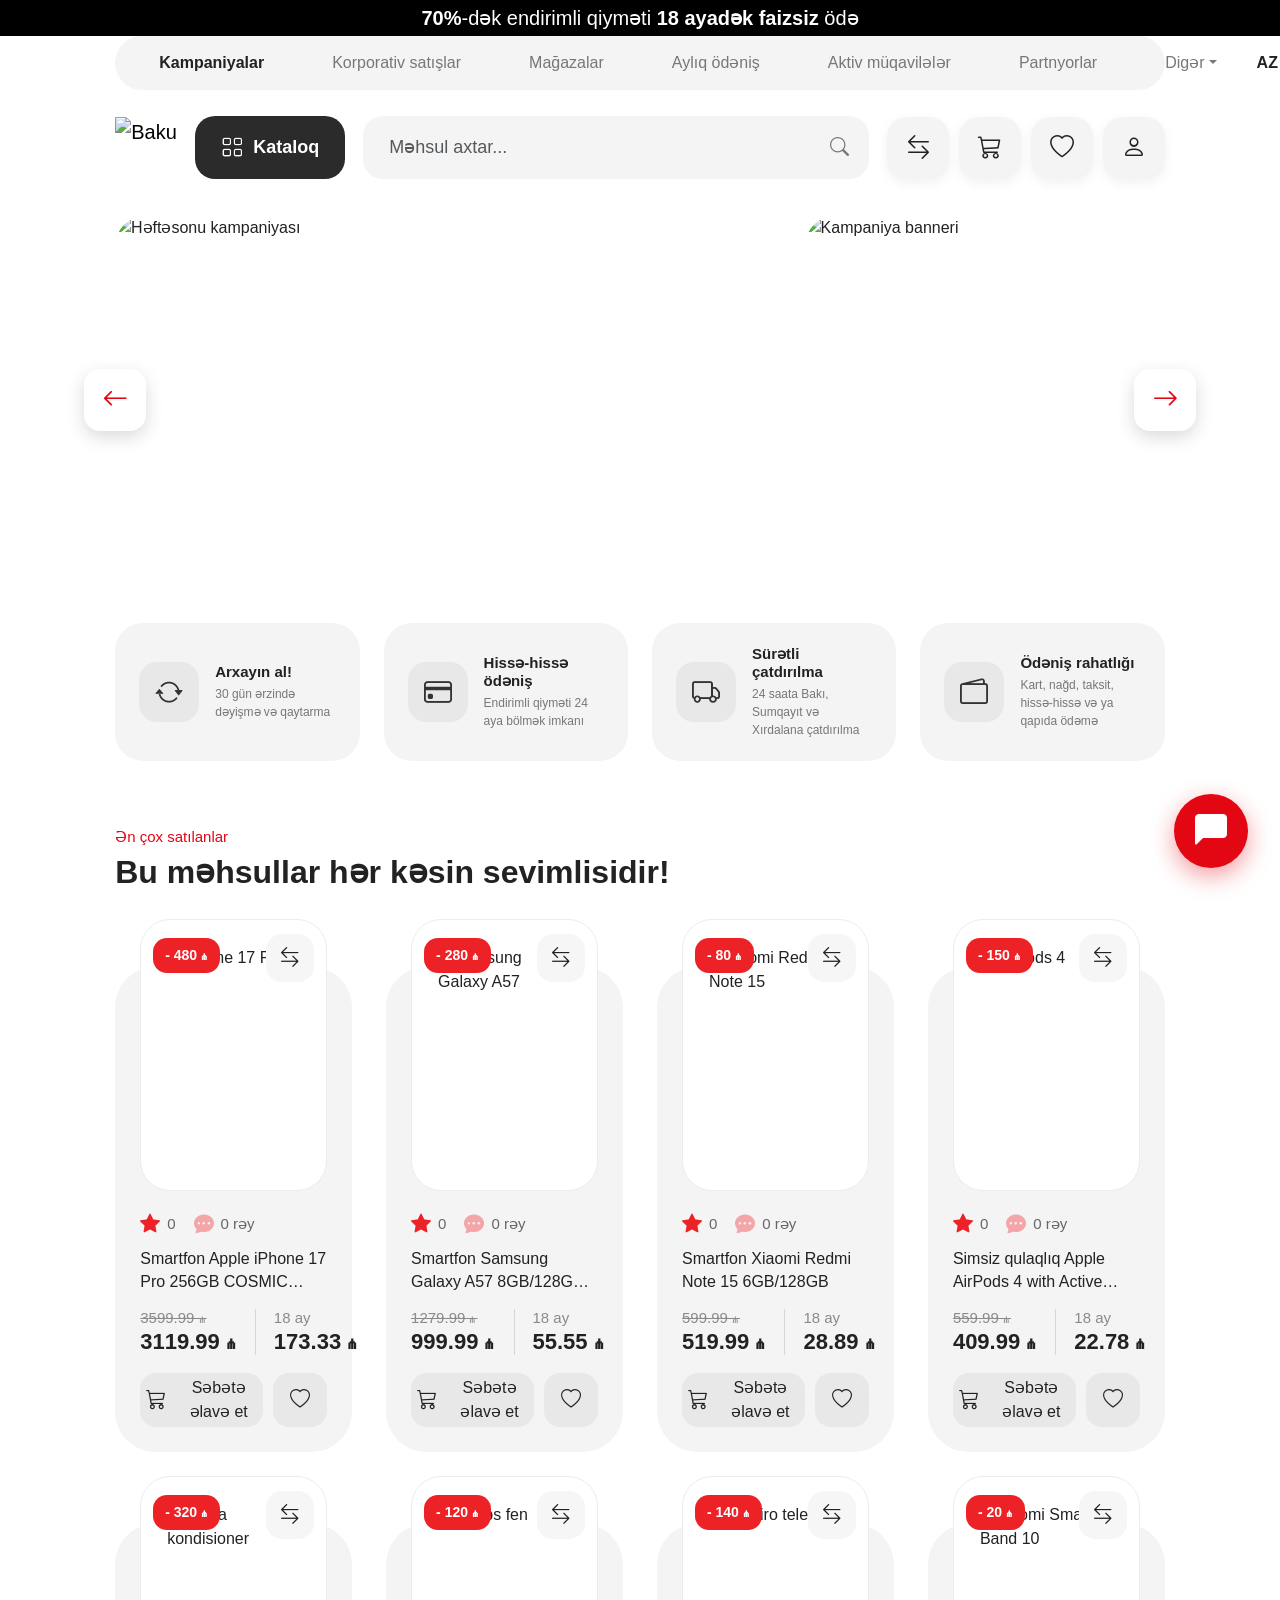
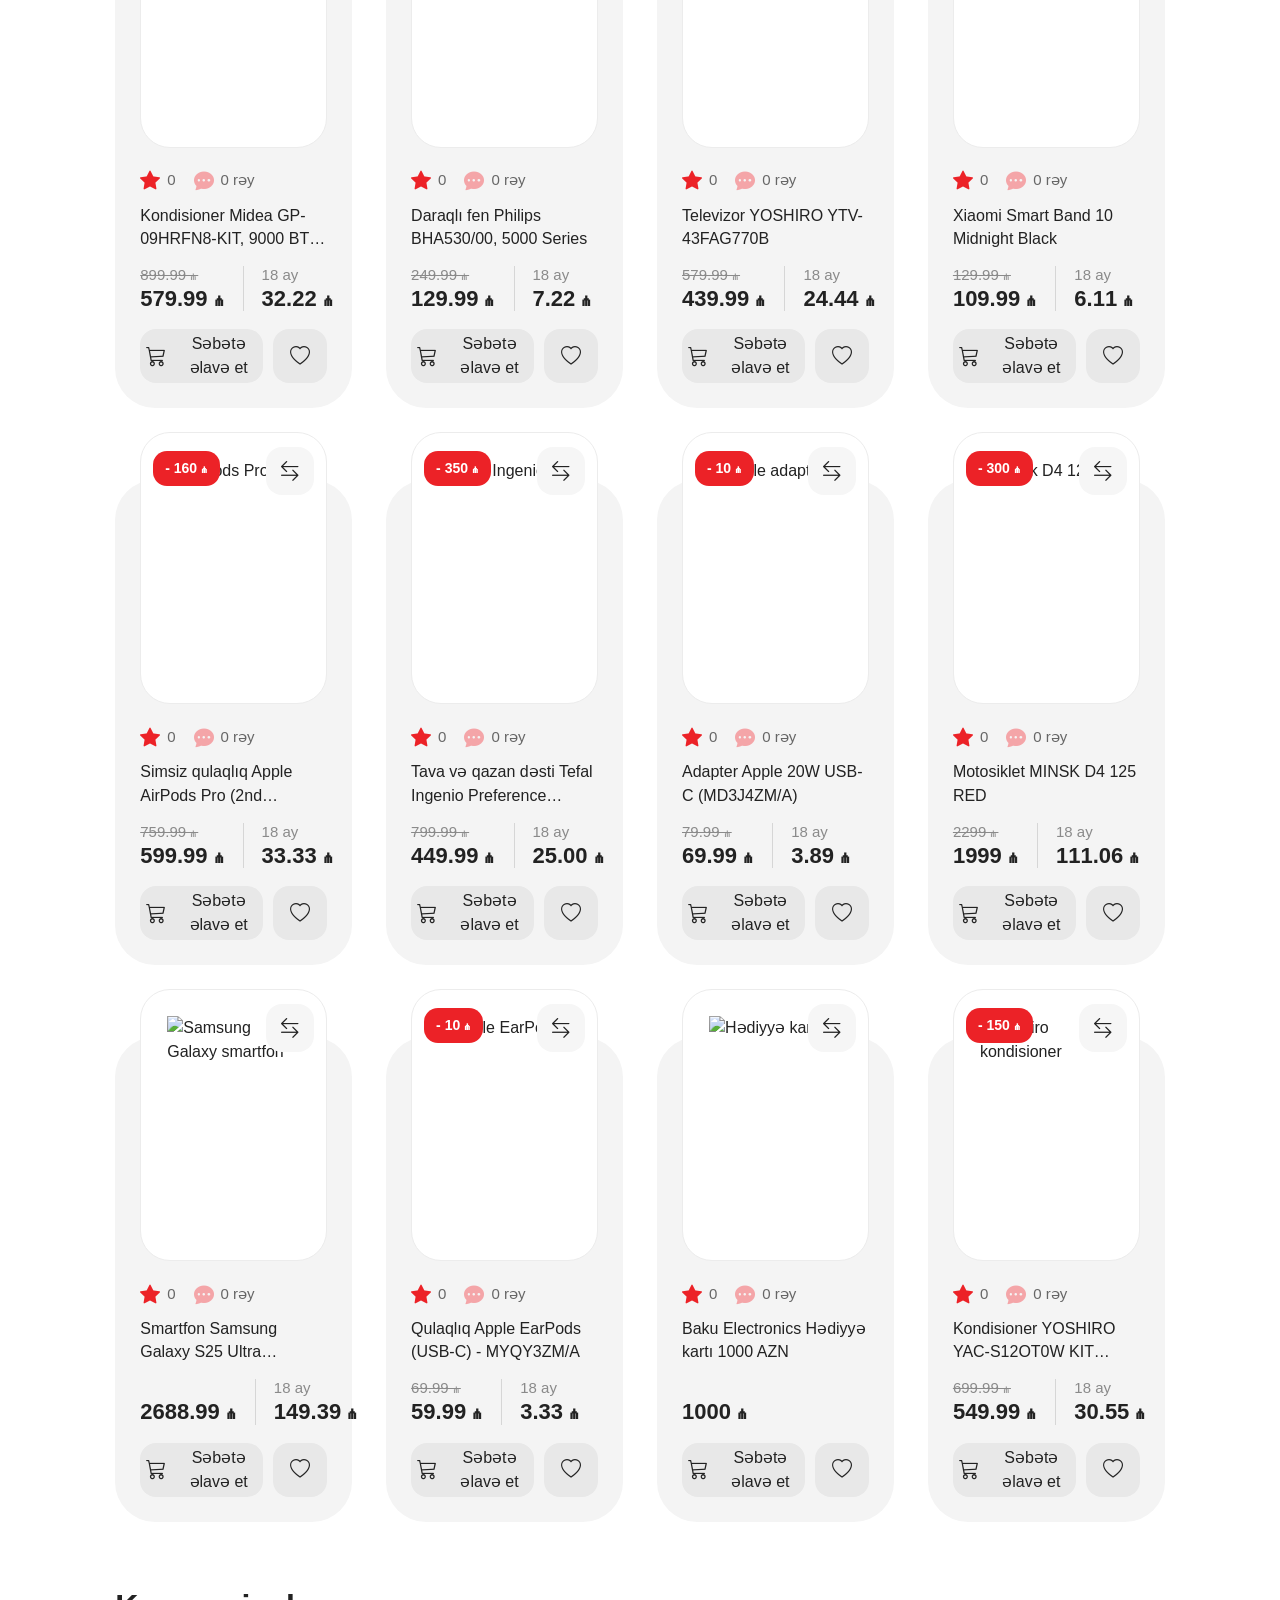
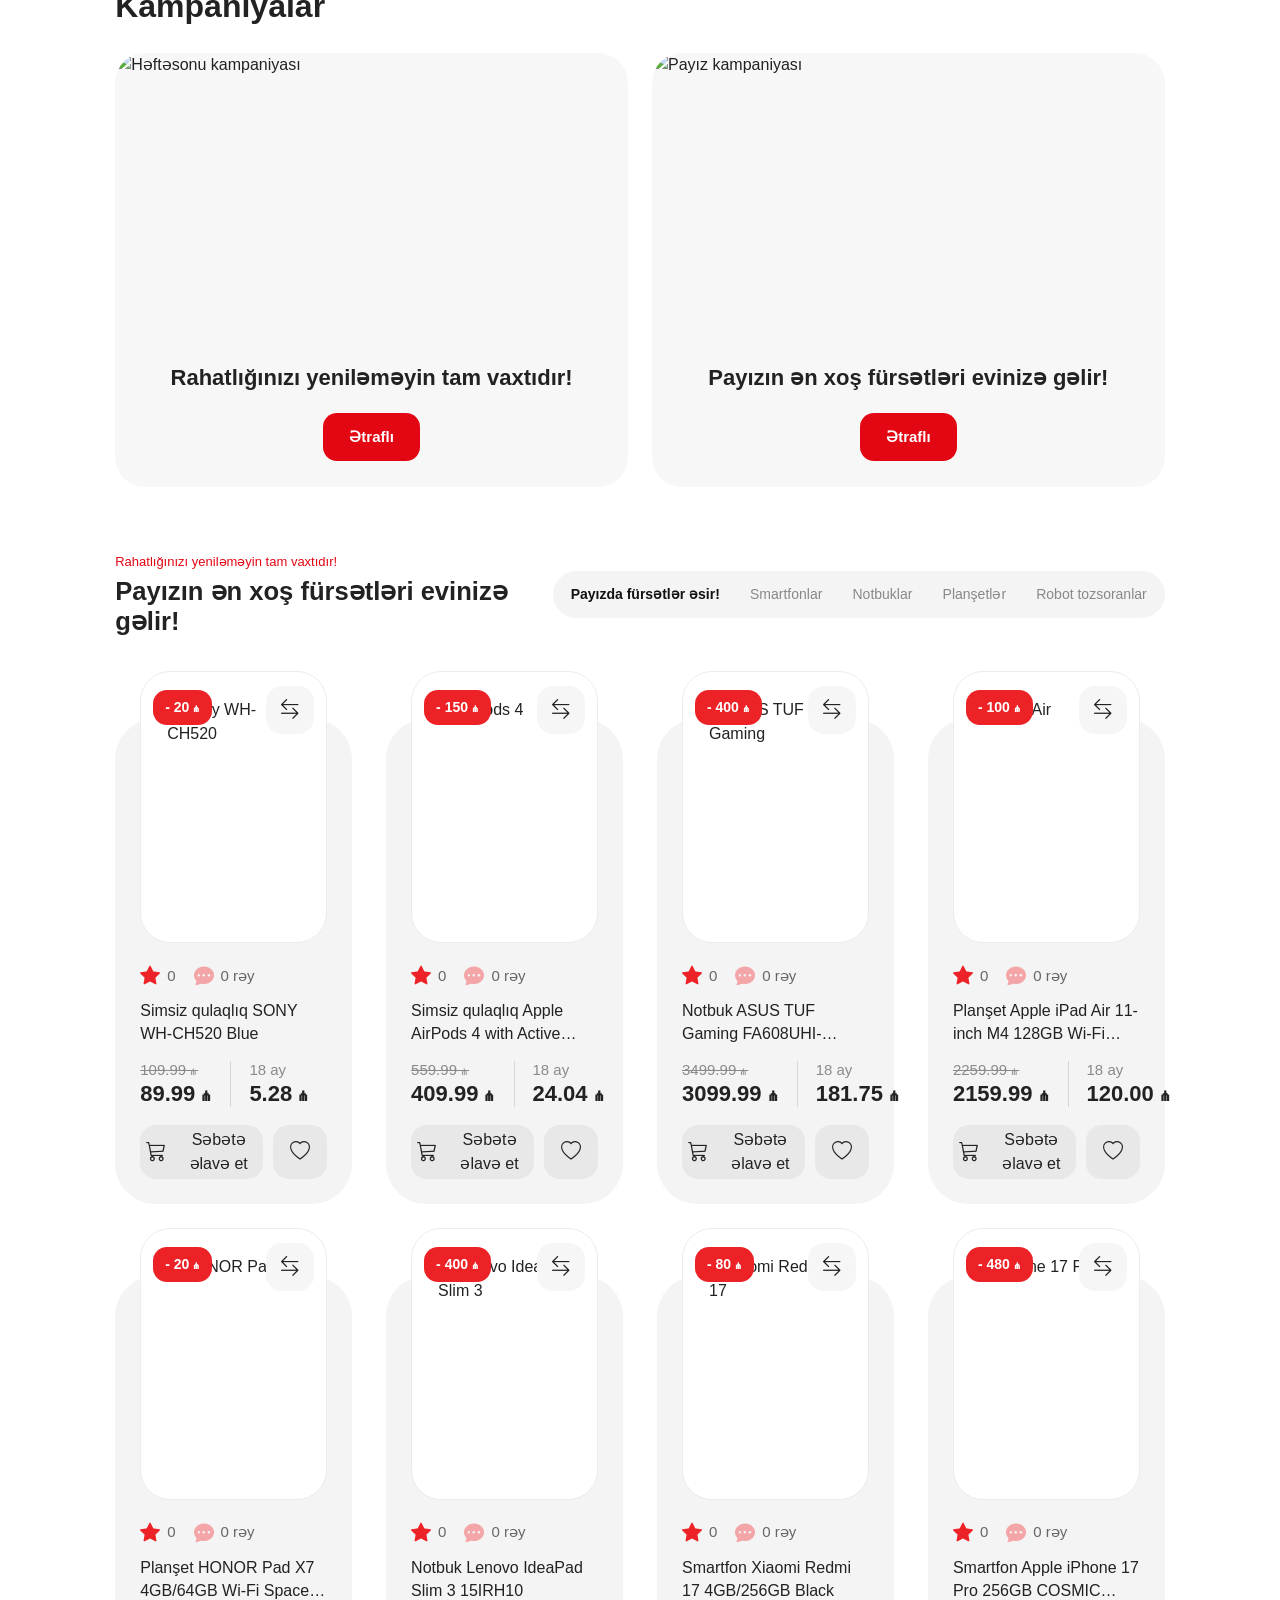
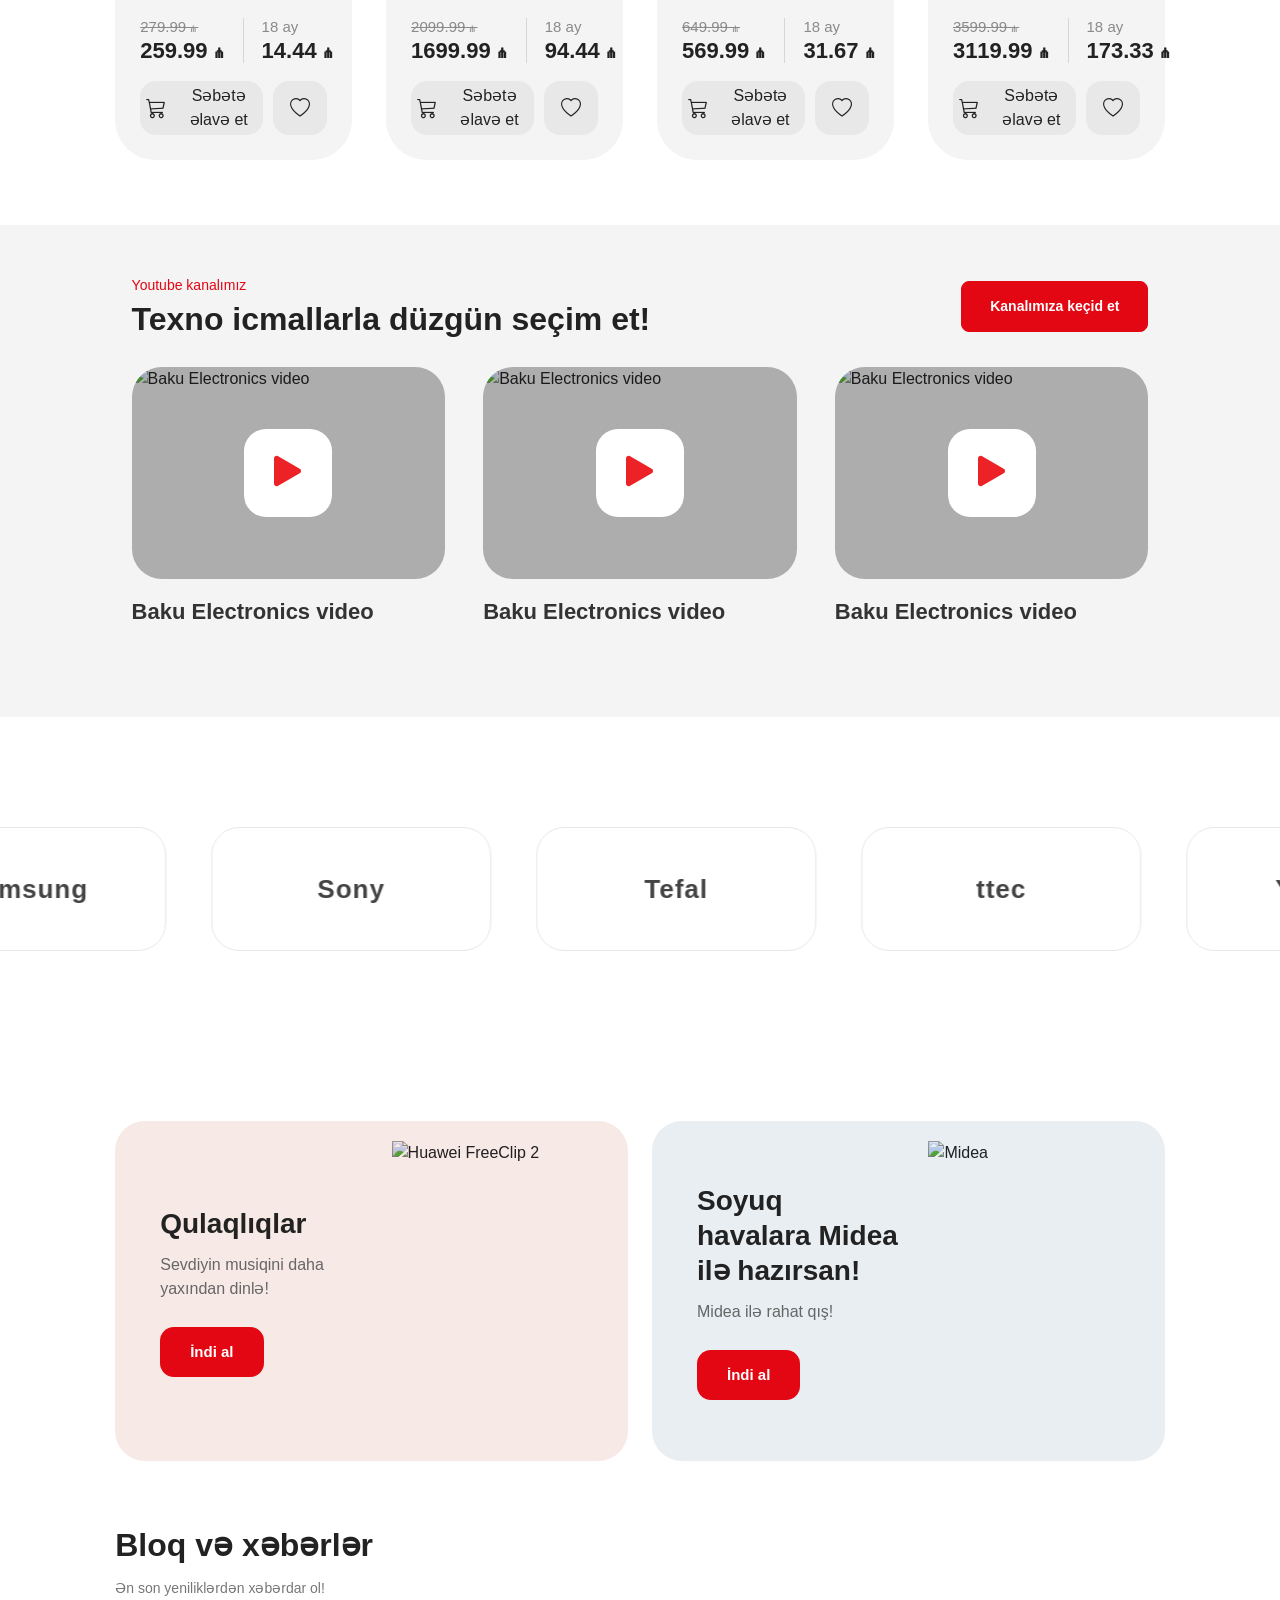
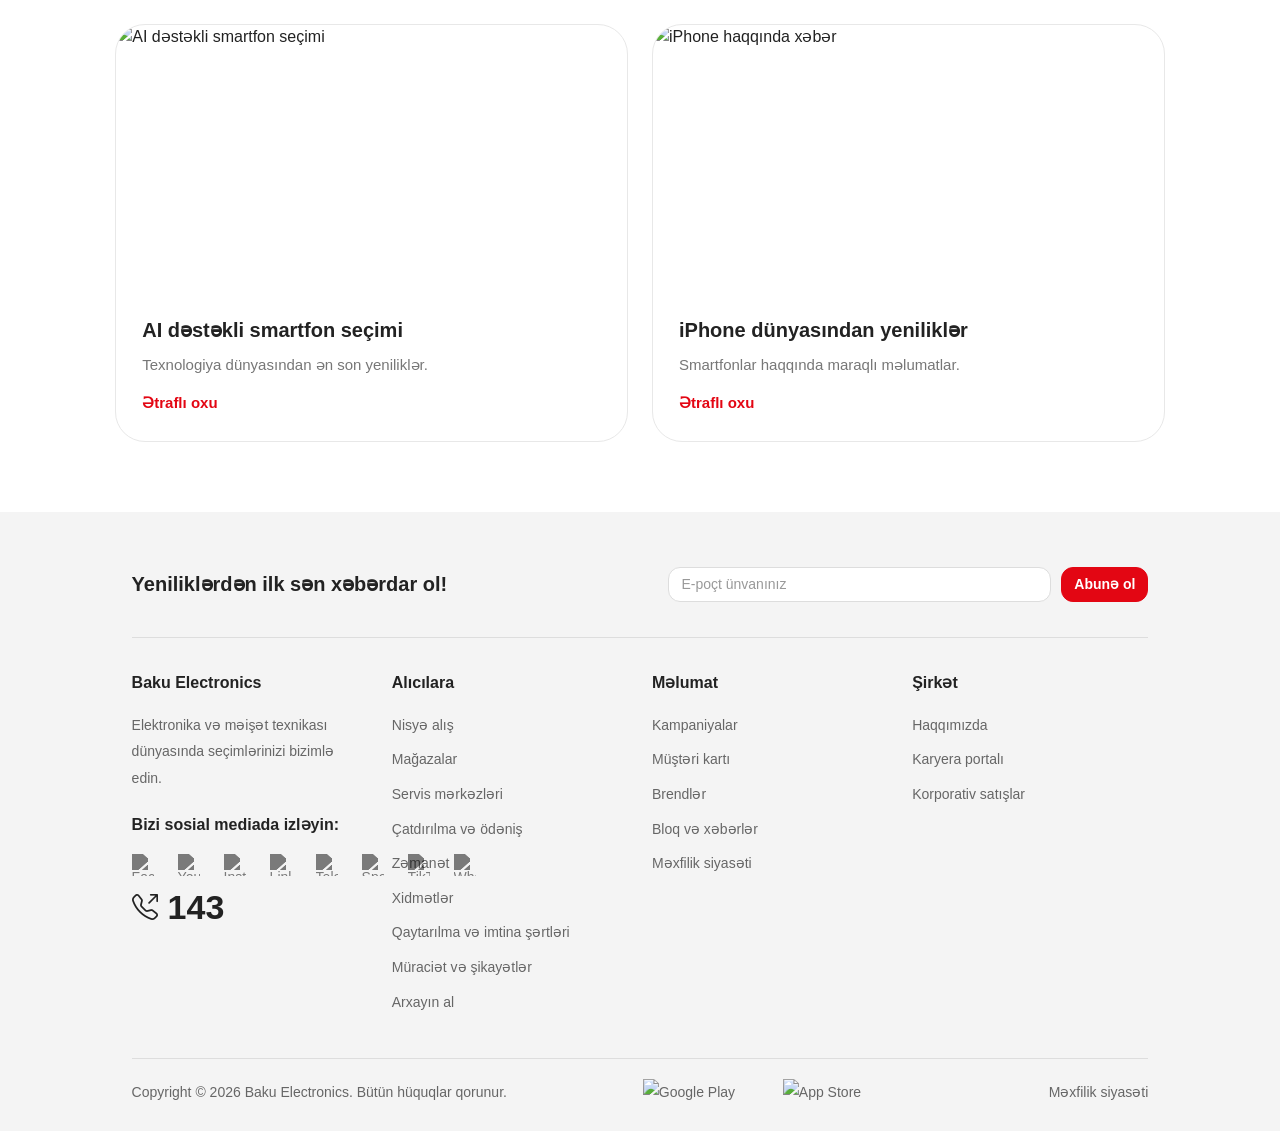
==== HOME-PAGE/index.html @ 71ef0bbe "Folder Struructured" ====
<!DOCTYPE html>
<html lang="az">

<head>
    <meta charset="UTF-8">
    <meta name="viewport" content="width=device-width, initial-scale=1.0">
    <meta name="theme-color" content="#ffffff">

    <title>Baku Electronics | Ana səhifə</title>

    <!-- Bootstrap CSS -->
    <link href="https://cdn.jsdelivr.net/npm/bootstrap@5.3.3/dist/css/bootstrap.min.css" rel="stylesheet">

    <!-- Bootstrap Icons -->
    <link rel="stylesheet" href="https://cdn.jsdelivr.net/npm/bootstrap-icons@1.11.3/font/bootstrap-icons.min.css">

    <!-- Custom CSS -->
    <link rel="stylesheet" href="CSS/style.css">
</head>

<body>

    <!-- ================= TOP BAR ================= -->

    <div class="top-bar">
        <a href="#">
            <strong>70%</strong>-dək endirimli qiyməti <strong>18 ayadək faizsiz</strong> ödə
        </a>
    </div>


    <!-- ================= NAVIGATION ================= -->

    <nav class="main-navigation">
        <div class="container-fluid">
            <div class="nav">

                <div class="nav-links">

                    <a href="#" class="active">Kampaniyalar</a>
                    <a href="#">Korporativ satışlar</a>
                    <a href="#">Mağazalar</a>
                    <a href="#">Aylıq ödəniş</a>
                    <a href="#">Aktiv müqavilələr</a>
                    <a href="#">Partnyorlar</a>

                    <div class="dropdown">
                        <a href="#" class="dropdown-toggle" data-bs-toggle="dropdown" aria-expanded="false">Digər</a>
                        <ul class="dropdown-menu">
                            <li><a class="dropdown-item" href="#">Arxayın al</a></li>
                            <li><a class="dropdown-item" href="#">Müştəri kartı</a></li>
                            <li><a class="dropdown-item" href="#">Zəmanət</a></li>
                        </ul>
                    </div>

                </div>

                <div class="nav-tools">

                    <div class="dropdown">
                        <a href="#" class="dropdown-toggle lang-toggle" data-bs-toggle="dropdown" aria-expanded="false">AZ</a>
                        <ul class="dropdown-menu dropdown-menu-end">
                            <li><a class="dropdown-item" href="#">AZ</a></li>
                            <li><a class="dropdown-item" href="#">RU</a></li>
                        </ul>
                    </div>

                    <button class="theme-toggle" type="button" aria-label="Tema">
                        <span class="theme-knob"></span>
                        <i class="bi bi-brightness-high"></i>
                    </button>

                </div>

            </div>
        </div>
    </nav>


    <!-- ================= HEADER ================= -->

    <header>
        <div class="container-fluid">
            <nav class="navbar navbar-expand-lg">

                <a class="navbar-brand" href="#">
                    <img src="https://media.bakuelectronics.az/media/logo/baku-electronics-logo_QJeQcxF.svg"
                        alt="Baku Electronics">
                </a>

                <button class="navbar-toggler" type="button" data-bs-toggle="collapse"
                    data-bs-target="#headerMenu">
                    <span class="navbar-toggler-icon"></span>
                </button>

                <div class="collapse navbar-collapse" id="headerMenu">

                    <div class="header-actions d-flex flex-column flex-lg-row align-items-lg-center">

                        <!-- Kataloq düyməsi -->
                        <button class="btn btn-dark btn-catalog" id="catalogBtn" type="button" aria-expanded="false" aria-controls="catalogPanel">
                            <i class="bi bi-grid"></i>
                            <span>Kataloq</span>
                        </button>

                        <form class="header-search">
                            <input class="form-control" type="search" placeholder="Məhsul axtar...">
                            <button type="submit" aria-label="Axtar">
                                <i class="bi bi-search"></i>
                            </button>
                        </form>

                        <div class="header-icons">

                            <a href="#" class="icon-btn" title="Müqayisə">
                                <i class="bi bi-arrow-left-right"></i>
                            </a>

                            <!-- Səbət açılan paneli -->
                            <div class="dropdown">
                                <a href="#" class="icon-btn" title="Səbət" data-bs-toggle="dropdown" aria-expanded="false">
                                    <i class="bi bi-cart3"></i>
                                </a>
                                <div class="dropdown-menu dropdown-menu-end cart-dropdown">
                                    <h6>Səbətim</h6>
                                    <p>Sizin hal-hazırda səbətdə məhsulunuz yoxdur.</p>
                                </div>
                            </div>

                            <a href="#" class="icon-btn" title="Seçilmişlər">
                                <i class="bi bi-heart"></i>
                            </a>

                            <a href="#" class="icon-btn" title="Giriş">
                                <i class="bi bi-person"></i>
                            </a>

                        </div>

                    </div>
                </div>

            </nav>

            <!-- Kataloq mega-menyusu -->
            <div class="catalog-panel" id="catalogPanel">
                <div class="catalog-cats">
<button type="button" class="catalog-cat active" data-cat="0"><i class="bi bi-phone"></i><span>Smartfonlar və planşetlər</span></button>
<button type="button" class="catalog-cat" data-cat="1"><i class="bi bi-laptop"></i><span>Notbuklar və kompüter texnikası</span></button>
<button type="button" class="catalog-cat" data-cat="2"><i class="bi bi-controller"></i><span>Oyun konsolları və aksessuarlar</span></button>
<button type="button" class="catalog-cat" data-cat="3"><i class="bi bi-tv"></i><span>TV, audio və video</span></button>
<button type="button" class="catalog-cat" data-cat="4"><i class="bi bi-boxes"></i><span>Böyük məişət texnikası</span></button>
<button type="button" class="catalog-cat" data-cat="5"><i class="bi bi-cup-hot"></i><span>Kiçik məişət texnikası</span></button>
<button type="button" class="catalog-cat" data-cat="6"><i class="bi bi-thermometer-snow"></i><span>İqlim texnikası</span></button>
<button type="button" class="catalog-cat" data-cat="7"><i class="bi bi-scissors"></i><span>Gözəllik və baxım</span></button>
<button type="button" class="catalog-cat" data-cat="8"><i class="bi bi-car-front"></i><span>Avto və moto</span></button>
<button type="button" class="catalog-cat" data-cat="9"><i class="bi bi-heart-pulse"></i><span>Tibbi məhsullar</span></button>
<button type="button" class="catalog-cat" data-cat="10"><i class="bi bi-house-heart"></i><span>Ev və bağ</span></button>
<button type="button" class="catalog-cat" data-cat="11"><i class="bi bi-lamp"></i><span>Mebel, tekstil və dekor</span></button>
<button type="button" class="catalog-cat" data-cat="12"><i class="bi bi-cup-straw"></i><span>Qab-qacaq, tava-qazan</span></button>
<button type="button" class="catalog-cat" data-cat="13"><i class="bi bi-balloon"></i><span>Uşaq aləmi</span></button>
                </div>
                <div class="catalog-subs">
<div class="catalog-sub active" data-cat="0"><div class="catalog-col"><div class="catalog-group"><h6><a href="#">Smartfonlar</a></h6><ul><li><a href="#">Apple</a></li><li><a href="#">Samsung</a></li><li><a href="#">Xiaomi</a></li><li><a href="#">Huawei</a></li><li><a href="#">Motorola</a></li><li><a href="#">HONOR</a></li><li><a href="#">Poco</a></li><li><a href="#">Infinix</a></li><li><a href="#">Tecno</a></li><li><a href="#">Vivo</a></li><li><a href="#">Nokia</a></li><li><a href="#">Bütün brendlər</a></li></ul></div><div class="catalog-group"><h6><a href="#">Qulaqlıqlar</a></h6><ul><li><a href="#">Simsiz qulaqlıqlar</a></li><li><a href="#">Simli qulaqlıqlar</a></li><li><a href="#">Uşaqlar üçün qulaqlıqlar</a></li><li><a href="#">Oyun üçün qulaqlıqlar</a></li><li><a href="#">Bütün qulaqlıqlar</a></li></ul></div><div class="catalog-group"><h6><a href="#">Ev və ofis telefonları</a></h6></div></div><div class="catalog-col"><div class="catalog-group"><h6><a href="#">Planşetlər</a></h6><ul><li><a href="#">Apple</a></li><li><a href="#">Samsung</a></li><li><a href="#">Xiaomi</a></li><li><a href="#">Lenovo</a></li><li><a href="#">Huawei</a></li><li><a href="#">Poco</a></li><li><a href="#">Bütün brendlər</a></li></ul></div><div class="catalog-group"><h6><a href="#">Düyməli telefonlar</a></h6><ul><li><a href="#">Energizer</a></li><li><a href="#">Nokia</a></li><li><a href="#">Panasonic</a></li><li><a href="#">Bütün brendlər</a></li></ul></div><div class="catalog-group"><h6><a href="#">Qol saatları</a></h6><ul><li><a href="#">Kişi saatları</a></li><li><a href="#">Qadın saatları</a></li><li><a href="#">Uşaq saatları</a></li><li><a href="#">Bütün saatlar</a></li></ul></div></div><div class="catalog-col"><div class="catalog-group"><h6><a href="#">Smart saatlar</a></h6><ul><li><a href="#">Apple</a></li><li><a href="#">Borofone</a></li><li><a href="#">Garmin</a></li><li><a href="#">Huawei</a></li><li><a href="#">Samsung</a></li><li><a href="#">Ttec</a></li><li><a href="#">Wonlex</a></li><li><a href="#">Xiaomi</a></li><li><a href="#">Smart saatlar üçün aksesuarlar</a></li><li><a href="#">Bütün brendlər</a></li></ul></div><div class="catalog-group"><h6><a href="#">Elektron kitablar</a></h6><ul><li><a href="#">PocketBook</a></li></ul></div><div class="catalog-group"><h6><a href="#">Aksesuarlar</a></h6><ul><li><a href="#">Telefon üçün keyslər</a></li><li><a href="#">Ekran qoruyucuları və plyonkalar</a></li><li><a href="#">Adapterlər</a></li><li><a href="#">USB-C və digər kabellər</a></li><li><a href="#">Simsiz enerji toplama cihazları</a></li><li><a href="#">Power Bank</a></li></ul></div></div></div>
<div class="catalog-sub" data-cat="1"><div class="catalog-col"><div class="catalog-group"><h6><a href="#">Notbuklar</a></h6><ul><li><a href="#">Apple</a></li><li><a href="#">ASUS</a></li><li><a href="#">Lenovo</a></li><li><a href="#">HP</a></li><li><a href="#">Acer</a></li><li><a href="#">MSI</a></li><li><a href="#">Bütün brendlər</a></li></ul></div><div class="catalog-group"><h6><a href="#">Printerlər və skanerlər</a></h6><ul><li><a href="#">Lazer printerlər</a></li><li><a href="#">Mürəkkəbli printerlər</a></li><li><a href="#">Skanerlər</a></li></ul></div></div><div class="catalog-col"><div class="catalog-group"><h6><a href="#">Kompüterlər</a></h6><ul><li><a href="#">Monobloklar</a></li><li><a href="#">Stolüstü kompüterlər</a></li><li><a href="#">Mini PC</a></li></ul></div><div class="catalog-group"><h6><a href="#">Kompüter aksesuarları</a></h6><ul><li><a href="#">Siçanlar</a></li><li><a href="#">Klaviaturalar</a></li><li><a href="#">Veb kameralar</a></li><li><a href="#">Çantalar</a></li></ul></div></div><div class="catalog-col"><div class="catalog-group"><h6><a href="#">Monitorlar</a></h6><ul><li><a href="#">Oyun monitorları</a></li><li><a href="#">Ofis monitorları</a></li><li><a href="#">Bütün monitorlar</a></li></ul></div><div class="catalog-group"><h6><a href="#">Şəbəkə avadanlığı</a></h6><ul><li><a href="#">Routerlər</a></li><li><a href="#">Wi-Fi gücləndiriciləri</a></li></ul></div></div></div>
<div class="catalog-sub" data-cat="2"><div class="catalog-col"><div class="catalog-group"><h6><a href="#">Oyun konsolları</a></h6><ul><li><a href="#">PlayStation</a></li><li><a href="#">Xbox</a></li><li><a href="#">Nintendo</a></li></ul></div></div><div class="catalog-col"><div class="catalog-group"><h6><a href="#">Oyun aksesuarları</a></h6><ul><li><a href="#">Joystiklər</a></li><li><a href="#">Oyun qulaqlıqları</a></li><li><a href="#">Oyun klaviaturaları</a></li></ul></div></div><div class="catalog-col"><div class="catalog-group"><h6><a href="#">Oyunlar</a></h6><ul><li><a href="#">PlayStation oyunları</a></li><li><a href="#">Xbox oyunları</a></li></ul></div></div></div>
<div class="catalog-sub" data-cat="3"><div class="catalog-col"><div class="catalog-group"><h6><a href="#">Televizorlar</a></h6><ul><li><a href="#">Samsung</a></li><li><a href="#">LG</a></li><li><a href="#">Yoshiro</a></li><li><a href="#">TCL</a></li><li><a href="#">Hisense</a></li><li><a href="#">Bütün televizorlar</a></li></ul></div><div class="catalog-group"><h6><a href="#">TV aksesuarları</a></h6><ul><li><a href="#">Kronşteynlər</a></li><li><a href="#">Pultlar</a></li><li><a href="#">Kabellər</a></li></ul></div></div><div class="catalog-col"><div class="catalog-group"><h6><a href="#">Səs sistemləri</a></h6><ul><li><a href="#">Soundbarlar</a></li><li><a href="#">Bluetooth kolonkalar</a></li><li><a href="#">Ev kinoteatrları</a></li></ul></div></div><div class="catalog-col"><div class="catalog-group"><h6><a href="#">Proyektorlar</a></h6><ul><li><a href="#">Ev proyektorları</a></li><li><a href="#">Ofis proyektorları</a></li></ul></div></div></div>
<div class="catalog-sub" data-cat="4"><div class="catalog-col"><div class="catalog-group"><h6><a href="#">Soyuducular</a></h6><ul><li><a href="#">Birqapılı</a></li><li><a href="#">İkiqapılı</a></li><li><a href="#">Side by Side</a></li></ul></div><div class="catalog-group"><h6><a href="#">Plitələr və sobalar</a></h6><ul><li><a href="#">Qaz plitələr</a></li><li><a href="#">Elektrik plitələr</a></li><li><a href="#">Sobalar</a></li></ul></div></div><div class="catalog-col"><div class="catalog-group"><h6><a href="#">Paltaryuyan maşınlar</a></h6><ul><li><a href="#">Dik yüklənən</a></li><li><a href="#">Önə yüklənən</a></li><li><a href="#">Qurutma maşınları</a></li></ul></div><div class="catalog-group"><h6><a href="#">Davlumbazlar</a></h6></div></div><div class="catalog-col"><div class="catalog-group"><h6><a href="#">Qabyuyan maşınlar</a></h6><ul><li><a href="#">Tam quraşdırılan</a></li><li><a href="#">Sərbəst dayanan</a></li></ul></div></div></div>
<div class="catalog-sub" data-cat="5"><div class="catalog-col"><div class="catalog-group"><h6><a href="#">Tozsoranlar</a></h6><ul><li><a href="#">Robot tozsoranlar</a></li><li><a href="#">Şaquli tozsoranlar</a></li><li><a href="#">Yuyucu tozsoranlar</a></li><li><a href="#">Bütün tozsoranlar</a></li></ul></div></div><div class="catalog-col"><div class="catalog-group"><h6><a href="#">Ütülər</a></h6><ul><li><a href="#">Buxarlı ütülər</a></li><li><a href="#">Buxar generatorları</a></li></ul></div></div><div class="catalog-col"><div class="catalog-group"><h6><a href="#">Mətbəx texnikası</a></h6><ul><li><a href="#">Blenderlər</a></li><li><a href="#">Qəhvə maşınları</a></li><li><a href="#">Çaydanlar</a></li><li><a href="#">Toasterlər</a></li><li><a href="#">Mikserlər</a></li><li><a href="#">Multibişiricilər</a></li></ul></div></div></div>
<div class="catalog-sub" data-cat="6"><div class="catalog-col"><div class="catalog-group"><h6><a href="#">Kondisionerlər</a></h6><ul><li><a href="#">Midea</a></li><li><a href="#">Yoshiro</a></li><li><a href="#">Samsung</a></li><li><a href="#">Bosch</a></li><li><a href="#">Bütün kondisionerlər</a></li></ul></div><div class="catalog-group"><h6><a href="#">Havanı təmizləyənlər</a></h6><ul><li><a href="#">Havatəmizləyicilər</a></li><li><a href="#">Rütubətləndiricilər</a></li></ul></div></div><div class="catalog-col"><div class="catalog-group"><h6><a href="#">Kombilər</a></h6><ul><li><a href="#">Midea</a></li><li><a href="#">Bütün kombilər</a></li></ul></div><div class="catalog-group"><h6><a href="#">Ventilyatorlar</a></h6></div></div><div class="catalog-col"><div class="catalog-group"><h6><a href="#">İstilik cihazları</a></h6><ul><li><a href="#">Yağ radiatorları</a></li><li><a href="#">Konvektorlar</a></li><li><a href="#">Elektrik sobaları</a></li></ul></div></div></div>
<div class="catalog-sub" data-cat="7"><div class="catalog-col"><div class="catalog-group"><h6><a href="#">Saç baxımı</a></h6><ul><li><a href="#">Saç qurudanlar</a></li><li><a href="#">Saç düzəldənlər</a></li><li><a href="#">Daraqlı fenlər</a></li></ul></div></div><div class="catalog-col"><div class="catalog-group"><h6><a href="#">Üz və bədən</a></h6><ul><li><a href="#">Üzqırxanlar</a></li><li><a href="#">Epilyatorlar</a></li><li><a href="#">Trimmerlər</a></li></ul></div></div><div class="catalog-col"><div class="catalog-group"><h6><a href="#">Ağız qulluğu</a></h6><ul><li><a href="#">Diş fırçaları</a></li><li><a href="#">İrriqatorlar</a></li></ul></div></div></div>
<div class="catalog-sub" data-cat="8"><div class="catalog-col"><div class="catalog-group"><h6><a href="#">Motosikletlər</a></h6><ul><li><a href="#">Minsk</a></li><li><a href="#">Bütün motosikletlər</a></li></ul></div></div><div class="catalog-col"><div class="catalog-group"><h6><a href="#">Elektrik nəqliyyat</a></h6><ul><li><a href="#">Elektrik skuterlər</a></li><li><a href="#">Elektrik velosipedlər</a></li></ul></div></div><div class="catalog-col"><div class="catalog-group"><h6><a href="#">Avto aksesuarlar</a></h6><ul><li><a href="#">Video registratorlar</a></li><li><a href="#">Avto kompressorlar</a></li></ul></div></div></div>
<div class="catalog-sub" data-cat="9"><div class="catalog-col"><div class="catalog-group"><h6><a href="#">Ölçü cihazları</a></h6><ul><li><a href="#">Tonometrlər</a></li><li><a href="#">Qlükometrlər</a></li><li><a href="#">Termometrlər</a></li></ul></div></div><div class="catalog-col"><div class="catalog-group"><h6><a href="#">Müalicə cihazları</a></h6><ul><li><a href="#">İnhalyatorlar</a></li><li><a href="#">Masajorlar</a></li></ul></div></div><div class="catalog-col"></div></div>
<div class="catalog-sub" data-cat="10"><div class="catalog-col"><div class="catalog-group"><h6><a href="#">Bağ avadanlığı</a></h6><ul><li><a href="#">Biçən maşınlar</a></li><li><a href="#">Su nasosları</a></li></ul></div></div><div class="catalog-col"><div class="catalog-group"><h6><a href="#">Alətlər</a></h6><ul><li><a href="#">Drellər</a></li><li><a href="#">Perforatorlar</a></li><li><a href="#">Alət dəstləri</a></li></ul></div></div><div class="catalog-col"></div></div>
<div class="catalog-sub" data-cat="11"><div class="catalog-col"><div class="catalog-group"><h6><a href="#">Mebel</a></h6><ul><li><a href="#">Divanlar</a></li><li><a href="#">Çarpayılar</a></li><li><a href="#">Masalar</a></li></ul></div></div><div class="catalog-col"><div class="catalog-group"><h6><a href="#">Tekstil</a></h6><ul><li><a href="#">Yataq dəstləri</a></li><li><a href="#">Pərdələr</a></li><li><a href="#">Xalçalar</a></li></ul></div></div><div class="catalog-col"><div class="catalog-group"><h6><a href="#">Dekor</a></h6><ul><li><a href="#">İşıqlandırma</a></li><li><a href="#">Güzgülər</a></li></ul></div></div></div>
<div class="catalog-sub" data-cat="12"><div class="catalog-col"><div class="catalog-group"><h6><a href="#">Tava və qazanlar</a></h6><ul><li><a href="#">Tava və qazan dəstləri</a></li><li><a href="#">Tavalar</a></li><li><a href="#">Qazanlar</a></li></ul></div></div><div class="catalog-col"><div class="catalog-group"><h6><a href="#">Qab-qacaq</a></h6><ul><li><a href="#">Nahar dəstləri</a></li><li><a href="#">Fincan və stəkanlar</a></li></ul></div></div><div class="catalog-col"><div class="catalog-group"><h6><a href="#">Mətbəx ləvazimatları</a></h6><ul><li><a href="#">Bıçaqlar</a></li><li><a href="#">Mətbəx təşkilatçıları</a></li></ul></div></div></div>
<div class="catalog-sub" data-cat="13"><div class="catalog-col"><div class="catalog-group"><h6><a href="#">Oyuncaqlar</a></h6><ul><li><a href="#">Konstruktorlar</a></li><li><a href="#">Kuklalar</a></li><li><a href="#">Maşınlar</a></li></ul></div></div><div class="catalog-col"><div class="catalog-group"><h6><a href="#">Uşaq nəqliyyatı</a></h6><ul><li><a href="#">Uşaq arabaları</a></li><li><a href="#">Velosipedlər</a></li></ul></div></div><div class="catalog-col"><div class="catalog-group"><h6><a href="#">Uşaq texnikası</a></h6><ul><li><a href="#">Uşaq saatları</a></li><li><a href="#">Uşaq planşetləri</a></li></ul></div></div></div>
                </div>
                <a class="catalog-promo" href="#">
                    <img src="Assets/İmage/Banner-slide/923x520_payız.webp" alt="Kampaniya">
                </a>
            </div>
        </div>
    </header>

    <main>

        <!-- ================= MAIN BANNER ================= -->

        <section class="hero">

            <div class="hero-grid">

            <div id="mainCarousel" class="carousel slide hero-peek">

            <div class="carousel-indicators">
                <button type="button" data-bs-target="#mainCarousel" data-bs-slide-to="0" class="active" aria-label="Slayd 1"></button>
                <button type="button" data-bs-target="#mainCarousel" data-bs-slide-to="1" aria-label="Slayd 2"></button>
                <button type="button" data-bs-target="#mainCarousel" data-bs-slide-to="2" aria-label="Slayd 3"></button>
                <button type="button" data-bs-target="#mainCarousel" data-bs-slide-to="3" aria-label="Slayd 4"></button>
                <button type="button" data-bs-target="#mainCarousel" data-bs-slide-to="4" aria-label="Slayd 5"></button>
                <button type="button" data-bs-target="#mainCarousel" data-bs-slide-to="5" aria-label="Slayd 6"></button>
                <button type="button" data-bs-target="#mainCarousel" data-bs-slide-to="6" aria-label="Slayd 7"></button>
                <button type="button" data-bs-target="#mainCarousel" data-bs-slide-to="7" aria-label="Slayd 8"></button>
                <button type="button" data-bs-target="#mainCarousel" data-bs-slide-to="8" aria-label="Slayd 9"></button>
                <button type="button" data-bs-target="#mainCarousel" data-bs-slide-to="9" aria-label="Slayd 10"></button>
                <button type="button" data-bs-target="#mainCarousel" data-bs-slide-to="10" aria-label="Slayd 11"></button>
                <button type="button" data-bs-target="#mainCarousel" data-bs-slide-to="11" aria-label="Slayd 12"></button>
                <button type="button" data-bs-target="#mainCarousel" data-bs-slide-to="12" aria-label="Slayd 13"></button>
                <button type="button" data-bs-target="#mainCarousel" data-bs-slide-to="13" aria-label="Slayd 14"></button>
                <button type="button" data-bs-target="#mainCarousel" data-bs-slide-to="14" aria-label="Slayd 15"></button>
                <button type="button" data-bs-target="#mainCarousel" data-bs-slide-to="15" aria-label="Slayd 16"></button>
                <button type="button" data-bs-target="#mainCarousel" data-bs-slide-to="16" aria-label="Slayd 17"></button>
                <button type="button" data-bs-target="#mainCarousel" data-bs-slide-to="17" aria-label="Slayd 18"></button>
                <button type="button" data-bs-target="#mainCarousel" data-bs-slide-to="18" aria-label="Slayd 19"></button>
                <button type="button" data-bs-target="#mainCarousel" data-bs-slide-to="19" aria-label="Slayd 20"></button>
                <button type="button" data-bs-target="#mainCarousel" data-bs-slide-to="20" aria-label="Slayd 21"></button>
                <button type="button" data-bs-target="#mainCarousel" data-bs-slide-to="21" aria-label="Slayd 22"></button>
                <button type="button" data-bs-target="#mainCarousel" data-bs-slide-to="22" aria-label="Slayd 23"></button>
                <button type="button" data-bs-target="#mainCarousel" data-bs-slide-to="23" aria-label="Slayd 24"></button>
                <button type="button" data-bs-target="#mainCarousel" data-bs-slide-to="24" aria-label="Slayd 25"></button>
                <button type="button" data-bs-target="#mainCarousel" data-bs-slide-to="25" aria-label="Slayd 26"></button>
            </div>

            <div class="carousel-inner">

                <div class="carousel-item active">
                    <a href="#">
                        <img src="Assets/İmage/Banner-slide/923x520-heftesonunu-dolu-dolu-yasha.webp" alt="Həftəsonu kampaniyası">
                    </a>
                </div>

                <div class="carousel-item">
                    <a href="#">
                        <img src="Assets/İmage/Banner-slide/Veb_sayt_temp_923_x_520_duo_2.webp" alt="Kampaniya banneri">
                    </a>
                </div>

                <div class="carousel-item">
                    <a href="#">
                        <img src="Assets/İmage/Banner-slide/923x520-samsungdan-teklif13.webp" alt="Samsung təklifləri">
                    </a>
                </div>

                <div class="carousel-item">
                    <a href="#">
                        <img src="Assets/İmage/Banner-slide/923x520_payız.webp" alt="Payız kampaniyası">
                    </a>
                </div>

                <div class="carousel-item">
                    <a href="#">
                        <img src="Assets/İmage/Banner-slide/Payız_evinə_gəlsin923x520.webp" alt="Payız evinə gəlsin">
                    </a>
                </div>

                <div class="carousel-item">
                    <a href="#">
                        <img src="Assets/İmage/Banner-slide/923x520-her-bir-eve-dream-lazimdir_24.webp" alt="Kampaniya banneri">
                    </a>
                </div>

                <div class="carousel-item">
                    <a href="#">
                        <img src="Assets/İmage/Banner-slide/923x520_26_iyo.webp" alt="Kampaniya banneri">
                    </a>
                </div>

                <div class="carousel-item">
                    <a href="#">
                        <img src="Assets/İmage/Banner-slide/923x520_samsung.webp" alt="Samsung kampaniyası">
                    </a>
                </div>

                <div class="carousel-item">
                    <a href="#">
                        <img src="Assets/İmage/Banner-slide/Veb_sayt_temp_923_x_520_ACER.webp" alt="Acer kampaniyası">
                    </a>
                </div>

                <div class="carousel-item">
                    <a href="#">
                        <img src="Assets/İmage/Banner-slide/923x520_haier.webp" alt="Haier kampaniyası">
                    </a>
                </div>

                <div class="carousel-item">
                    <a href="#">
                        <img src="Assets/İmage/Banner-slide/923x520-philips_23.webp" alt="Philips kampaniyası">
                    </a>
                </div>

                <div class="carousel-item">
                    <a href="#">
                        <img src="Assets/İmage/Banner-slide/923x520_12not.webp" alt="Kampaniya banneri">
                    </a>
                </div>

                <div class="carousel-item">
                    <a href="#">
                        <img src="Assets/İmage/Banner-slide/KV_Hər_şey_yolunda_payız_923_520_.webp" alt="Payız kampaniyası">
                    </a>
                </div>

                <div class="carousel-item">
                    <a href="#">
                        <img src="Assets/İmage/Banner-slide/923ч520Lefard_barand_üeek_copy.webp" alt="Lefard kampaniyası">
                    </a>
                </div>

                <div class="carousel-item">
                    <a href="#">
                        <img src="Assets/İmage/Banner-slide/923x520_lg.webp" alt="LG kampaniyası">
                    </a>
                </div>

                <div class="carousel-item">
                    <a href="#">
                        <img src="Assets/İmage/Banner-slide/923x520-TRade_in_samsung_1.webp" alt="Samsung Trade In">
                    </a>
                </div>

                <div class="carousel-item">
                    <a href="#">
                        <img src="Assets/İmage/Banner-slide/923x520_20.webp" alt="Kampaniya banneri">
                    </a>
                </div>

                <div class="carousel-item">
                    <a href="#">
                        <img src="Assets/İmage/Banner-slide/Midea_923x520.webp" alt="Midea kampaniyası">
                    </a>
                </div>

                <div class="carousel-item">
                    <a href="#">
                        <img src="Assets/İmage/Banner-slide/veb_sayt_923_x_520_hp_temp_update.webp" alt="HP kampaniyası">
                    </a>
                </div>

                <div class="carousel-item">
                    <a href="#">
                        <img src="Assets/İmage/Banner-slide/IMG_3129.webp" alt="Kampaniya banneri">
                    </a>
                </div>

                <div class="carousel-item">
                    <a href="#">
                        <img src="Assets/İmage/Banner-slide/923x520samsung_tv.jpg" alt="Samsung televizor">
                    </a>
                </div>

                <div class="carousel-item">
                    <a href="#">
                        <img src="Assets/İmage/Banner-slide/Acer_alana_hədiyyəli_təklif923x520.png" alt="Acer kampaniyası">
                    </a>
                </div>

                <div class="carousel-item">
                    <a href="#">
                        <img src="Assets/İmage/Banner-slide/923x520-Tineco_payiz_copy_2.webp" alt="Tineco kampaniyası">
                    </a>
                </div>

                <div class="carousel-item">
                    <a href="#">
                        <img src="Assets/İmage/Banner-slide/honor923x520_12.webp" alt="Honor kampaniyası">
                    </a>
                </div>

                <div class="carousel-item">
                    <a href="#">
                        <img src="Assets/İmage/Banner-slide/BE_Çatdırılma__MainBanner_923x520.webp" alt="Çatdırılma">
                    </a>
                </div>

                <div class="carousel-item">
                    <a href="#">
                        <img src="Assets/İmage/Banner-slide/923_x_520-kohneni-deyish_1.jpg" alt="Kampaniya banneri">
                    </a>
                </div>

            </div>

</div>

            <button class="carousel-control-prev" type="button" data-hero="prev" aria-label="Əvvəlki">
                <i class="bi bi-arrow-left"></i>
            </button>

            <button class="carousel-control-next" type="button" data-hero="next" aria-label="Növbəti">
                <i class="bi bi-arrow-right"></i>
            </button>

            </div>

        </section>


        <!-- ================= ADVANTAGES ================= -->

        <section class="advantages">

            <div class="row">

                <div class="col-6 col-lg-3">
                    <a href="#" class="advantage-item">
                        <i class="bi bi-arrow-repeat"></i>
                        <div>
                            <h5>Arxayın al!</h5>
                            <p>30 gün ərzində dəyişmə və qaytarma</p>
                        </div>
                    </a>
                </div>

                <div class="col-6 col-lg-3">
                    <a href="#" class="advantage-item">
                        <i class="bi bi-credit-card"></i>
                        <div>
                            <h5>Hissə-hissə ödəniş</h5>
                            <p>Endirimli qiyməti 24 aya bölmək imkanı</p>
                        </div>
                    </a>
                </div>

                <div class="col-6 col-lg-3">
                    <a href="#" class="advantage-item">
                        <i class="bi bi-truck"></i>
                        <div>
                            <h5>Sürətli çatdırılma</h5>
                            <p>24 saata Bakı, Sumqayıt və Xırdalana çatdırılma</p>
                        </div>
                    </a>
                </div>

                <div class="col-6 col-lg-3">
                    <a href="#" class="advantage-item">
                        <i class="bi bi-wallet2"></i>
                        <div>
                            <h5>Ödəniş rahatlığı</h5>
                            <p>Kart, nağd, taksit, hissə-hissə və ya qapıda ödəmə</p>
                        </div>
                    </a>
                </div>

            </div>

        </section>


        <!-- ================= BEST SELLERS ================= -->

        <section class="best-sellers">

            <span class="section-label">Ən çox satılanlar</span>
            <h2 class="section-title">Bu məhsullar hər kəsin sevimlisidir!</h2>

            <div class="product-grid">

                <div class="product-card">
                    <div class="product-img">
                        <span class="discount-badge">- 480 ₼</span>
                        <button class="compare-btn" type="button" aria-label="Müqayisə et"><i class="bi bi-arrow-left-right"></i></button>
                        <img src="Assets/İmage/Products_Best selling/iPhone_17_Pro_Cosmic_Orange_1.webp" alt="iPhone 17 Pro" loading="lazy">
                    </div>
                    <div class="product-rating">
                        <span><i class="bi bi-star-fill"></i> 0</span>
                        <span class="rating-count"><i class="bi bi-chat-dots-fill"></i> 0 rəy</span>
                    </div>
                    <h5>Smartfon Apple iPhone 17 Pro 256GB COSMIC ORANGE</h5>
                    <div class="product-prices"><div class="price-main"><s class="old-price">3599.99 ₼</s><strong class="price">3119.99 ₼</strong></div><div class="price-installment"><span>18 ay</span><strong>173.33 ₼</strong></div></div>
                    <div class="product-actions">
                        <button class="btn-cart" type="button"><i class="bi bi-cart3"></i><span>Səbətə əlavə et</span></button>
                        <button class="btn-fav" type="button" aria-label="Seçilmişlərə əlavə et"><i class="bi bi-heart"></i></button>
                    </div>
                </div>

                <div class="product-card">
                    <div class="product-img">
                        <span class="discount-badge">- 280 ₼</span>
                        <button class="compare-btn" type="button" aria-label="Müqayisə et"><i class="bi bi-arrow-left-right"></i></button>
                        <img src="Assets/İmage/Products_Best selling/Samsung_Galaxy_A57_8GB128GB_Gray_A576.webp" alt="Samsung Galaxy A57" loading="lazy">
                    </div>
                    <div class="product-rating">
                        <span><i class="bi bi-star-fill"></i> 0</span>
                        <span class="rating-count"><i class="bi bi-chat-dots-fill"></i> 0 rəy</span>
                    </div>
                    <h5>Smartfon Samsung Galaxy A57 8GB/128GB Gray (A576)</h5>
                    <div class="product-prices"><div class="price-main"><s class="old-price">1279.99 ₼</s><strong class="price">999.99 ₼</strong></div><div class="price-installment"><span>18 ay</span><strong>55.55 ₼</strong></div></div>
                    <div class="product-actions">
                        <button class="btn-cart" type="button"><i class="bi bi-cart3"></i><span>Səbətə əlavə et</span></button>
                        <button class="btn-fav" type="button" aria-label="Seçilmişlərə əlavə et"><i class="bi bi-heart"></i></button>
                    </div>
                </div>

                <div class="product-card">
                    <div class="product-img">
                        <span class="discount-badge">- 80 ₼</span>
                        <button class="compare-btn" type="button" aria-label="Müqayisə et"><i class="bi bi-arrow-left-right"></i></button>
                        <img src="Assets/İmage/Products_Best selling/Xiaomi_Redmi_Note_15_6GB128GB_1.webp" alt="Xiaomi Redmi Note 15" loading="lazy">
                    </div>
                    <div class="product-rating">
                        <span><i class="bi bi-star-fill"></i> 0</span>
                        <span class="rating-count"><i class="bi bi-chat-dots-fill"></i> 0 rəy</span>
                    </div>
                    <h5>Smartfon Xiaomi Redmi Note 15 6GB/128GB</h5>
                    <div class="product-prices"><div class="price-main"><s class="old-price">599.99 ₼</s><strong class="price">519.99 ₼</strong></div><div class="price-installment"><span>18 ay</span><strong>28.89 ₼</strong></div></div>
                    <div class="product-actions">
                        <button class="btn-cart" type="button"><i class="bi bi-cart3"></i><span>Səbətə əlavə et</span></button>
                        <button class="btn-fav" type="button" aria-label="Seçilmişlərə əlavə et"><i class="bi bi-heart"></i></button>
                    </div>
                </div>

                <div class="product-card">
                    <div class="product-img">
                        <span class="discount-badge">- 150 ₼</span>
                        <button class="compare-btn" type="button" aria-label="Müqayisə et"><i class="bi bi-arrow-left-right"></i></button>
                        <img src="Assets/İmage/Products_Best selling/simsiz-qulaqlq-apple-airpods-4-with-active-noise-cancellation-mxp93zea_1.webp" alt="AirPods 4" loading="lazy">
                    </div>
                    <div class="product-rating">
                        <span><i class="bi bi-star-fill"></i> 0</span>
                        <span class="rating-count"><i class="bi bi-chat-dots-fill"></i> 0 rəy</span>
                    </div>
                    <h5>Simsiz qulaqlıq Apple AirPods 4 with Active Noise Cancellation (MXP93ZE/A)</h5>
                    <div class="product-prices"><div class="price-main"><s class="old-price">559.99 ₼</s><strong class="price">409.99 ₼</strong></div><div class="price-installment"><span>18 ay</span><strong>22.78 ₼</strong></div></div>
                    <div class="product-actions">
                        <button class="btn-cart" type="button"><i class="bi bi-cart3"></i><span>Səbətə əlavə et</span></button>
                        <button class="btn-fav" type="button" aria-label="Seçilmişlərə əlavə et"><i class="bi bi-heart"></i></button>
                    </div>
                </div>

                <div class="product-card">
                    <div class="product-img">
                        <span class="discount-badge">- 320 ₼</span>
                        <button class="compare-btn" type="button" aria-label="Müqayisə et"><i class="bi bi-arrow-left-right"></i></button>
                        <img src="Assets/İmage/Products_Best selling/Kondisioner_Midea_GP-09HRFN8-KIT_9000_BTU_İnverter_2030_m2_2.webp" alt="Midea kondisioner" loading="lazy">
                    </div>
                    <div class="product-rating">
                        <span><i class="bi bi-star-fill"></i> 0</span>
                        <span class="rating-count"><i class="bi bi-chat-dots-fill"></i> 0 rəy</span>
                    </div>
                    <h5>Kondisioner Midea GP-09HRFN8-KIT, 9000 BTU, İnverter, 20-30 m2</h5>
                    <div class="product-prices"><div class="price-main"><s class="old-price">899.99 ₼</s><strong class="price">579.99 ₼</strong></div><div class="price-installment"><span>18 ay</span><strong>32.22 ₼</strong></div></div>
                    <div class="product-actions">
                        <button class="btn-cart" type="button"><i class="bi bi-cart3"></i><span>Səbətə əlavə et</span></button>
                        <button class="btn-fav" type="button" aria-label="Seçilmişlərə əlavə et"><i class="bi bi-heart"></i></button>
                    </div>
                </div>

                <div class="product-card">
                    <div class="product-img">
                        <span class="discount-badge">- 120 ₼</span>
                        <button class="compare-btn" type="button" aria-label="Müqayisə et"><i class="bi bi-arrow-left-right"></i></button>
                        <img src="Assets/İmage/Products_Best selling/Philips_BHA53000_5.webp" alt="Philips fen" loading="lazy">
                    </div>
                    <div class="product-rating">
                        <span><i class="bi bi-star-fill"></i> 0</span>
                        <span class="rating-count"><i class="bi bi-chat-dots-fill"></i> 0 rəy</span>
                    </div>
                    <h5>Daraqlı fen Philips BHA530/00, 5000 Series</h5>
                    <div class="product-prices"><div class="price-main"><s class="old-price">249.99 ₼</s><strong class="price">129.99 ₼</strong></div><div class="price-installment"><span>18 ay</span><strong>7.22 ₼</strong></div></div>
                    <div class="product-actions">
                        <button class="btn-cart" type="button"><i class="bi bi-cart3"></i><span>Səbətə əlavə et</span></button>
                        <button class="btn-fav" type="button" aria-label="Seçilmişlərə əlavə et"><i class="bi bi-heart"></i></button>
                    </div>
                </div>

                <div class="product-card">
                    <div class="product-img">
                        <span class="discount-badge">- 140 ₼</span>
                        <button class="compare-btn" type="button" aria-label="Müqayisə et"><i class="bi bi-arrow-left-right"></i></button>
                        <img src="Assets/İmage/Products_Best selling/Televizor_YOSHIRO_YTV-43FAG770B.jpg" alt="Yoshiro televizor" loading="lazy">
                    </div>
                    <div class="product-rating">
                        <span><i class="bi bi-star-fill"></i> 0</span>
                        <span class="rating-count"><i class="bi bi-chat-dots-fill"></i> 0 rəy</span>
                    </div>
                    <h5>Televizor YOSHIRO YTV-43FAG770B</h5>
                    <div class="product-prices"><div class="price-main"><s class="old-price">579.99 ₼</s><strong class="price">439.99 ₼</strong></div><div class="price-installment"><span>18 ay</span><strong>24.44 ₼</strong></div></div>
                    <div class="product-actions">
                        <button class="btn-cart" type="button"><i class="bi bi-cart3"></i><span>Səbətə əlavə et</span></button>
                        <button class="btn-fav" type="button" aria-label="Seçilmişlərə əlavə et"><i class="bi bi-heart"></i></button>
                    </div>
                </div>

                <div class="product-card">
                    <div class="product-img">
                        <span class="discount-badge">- 20 ₼</span>
                        <button class="compare-btn" type="button" aria-label="Müqayisə et"><i class="bi bi-arrow-left-right"></i></button>
                        <img src="Assets/İmage/Products_Best selling/Xiaomi_Smart_Band_10_Midnight_Black_5.webp" alt="Xiaomi Smart Band 10" loading="lazy">
                    </div>
                    <div class="product-rating">
                        <span><i class="bi bi-star-fill"></i> 0</span>
                        <span class="rating-count"><i class="bi bi-chat-dots-fill"></i> 0 rəy</span>
                    </div>
                    <h5>Xiaomi Smart Band 10 Midnight Black</h5>
                    <div class="product-prices"><div class="price-main"><s class="old-price">129.99 ₼</s><strong class="price">109.99 ₼</strong></div><div class="price-installment"><span>18 ay</span><strong>6.11 ₼</strong></div></div>
                    <div class="product-actions">
                        <button class="btn-cart" type="button"><i class="bi bi-cart3"></i><span>Səbətə əlavə et</span></button>
                        <button class="btn-fav" type="button" aria-label="Seçilmişlərə əlavə et"><i class="bi bi-heart"></i></button>
                    </div>
                </div>

                <div class="product-card">
                    <div class="product-img">
                        <span class="discount-badge">- 160 ₼</span>
                        <button class="compare-btn" type="button" aria-label="Müqayisə et"><i class="bi bi-arrow-left-right"></i></button>
                        <img src="Assets/İmage/Products_Best selling/simsiz-qulaqlq-apple-airpods-pro-2nd-generation-with-magsafe-case-usbc-mtjv3rua_1.webp" alt="AirPods Pro 2" loading="lazy">
                    </div>
                    <div class="product-rating">
                        <span><i class="bi bi-star-fill"></i> 0</span>
                        <span class="rating-count"><i class="bi bi-chat-dots-fill"></i> 0 rəy</span>
                    </div>
                    <h5>Simsiz qulaqlıq Apple AirPods Pro (2nd generation) with MagSafe Case (USB-C) - MTJV3RU/A</h5>
                    <div class="product-prices"><div class="price-main"><s class="old-price">759.99 ₼</s><strong class="price">599.99 ₼</strong></div><div class="price-installment"><span>18 ay</span><strong>33.33 ₼</strong></div></div>
                    <div class="product-actions">
                        <button class="btn-cart" type="button"><i class="bi bi-cart3"></i><span>Səbətə əlavə et</span></button>
                        <button class="btn-fav" type="button" aria-label="Seçilmişlərə əlavə et"><i class="bi bi-heart"></i></button>
                    </div>
                </div>

                <div class="product-card">
                    <div class="product-img">
                        <span class="discount-badge">- 350 ₼</span>
                        <button class="compare-btn" type="button" aria-label="Müqayisə et"><i class="bi bi-arrow-left-right"></i></button>
                        <img src="Assets/İmage/Products_Best selling/tefal-ingenio-titanium-12-1.jpg" alt="Tefal Ingenio" loading="lazy">
                    </div>
                    <div class="product-rating">
                        <span><i class="bi bi-star-fill"></i> 0</span>
                        <span class="rating-count"><i class="bi bi-chat-dots-fill"></i> 0 rəy</span>
                    </div>
                    <h5>Tava və qazan dəsti Tefal Ingenio Preference Titanium 6X Böyük Set 12 parça</h5>
                    <div class="product-prices"><div class="price-main"><s class="old-price">799.99 ₼</s><strong class="price">449.99 ₼</strong></div><div class="price-installment"><span>18 ay</span><strong>25.00 ₼</strong></div></div>
                    <div class="product-actions">
                        <button class="btn-cart" type="button"><i class="bi bi-cart3"></i><span>Səbətə əlavə et</span></button>
                        <button class="btn-fav" type="button" aria-label="Seçilmişlərə əlavə et"><i class="bi bi-heart"></i></button>
                    </div>
                </div>

                <div class="product-card">
                    <div class="product-img">
                        <span class="discount-badge">- 10 ₼</span>
                        <button class="compare-btn" type="button" aria-label="Müqayisə et"><i class="bi bi-arrow-left-right"></i></button>
                        <img src="Assets/İmage/Products_Best selling/adpater-md3j4zma-2.webp" alt="Apple adapter" loading="lazy">
                    </div>
                    <div class="product-rating">
                        <span><i class="bi bi-star-fill"></i> 0</span>
                        <span class="rating-count"><i class="bi bi-chat-dots-fill"></i> 0 rəy</span>
                    </div>
                    <h5>Adapter Apple 20W USB-C (MD3J4ZM/A)</h5>
                    <div class="product-prices"><div class="price-main"><s class="old-price">79.99 ₼</s><strong class="price">69.99 ₼</strong></div><div class="price-installment"><span>18 ay</span><strong>3.89 ₼</strong></div></div>
                    <div class="product-actions">
                        <button class="btn-cart" type="button"><i class="bi bi-cart3"></i><span>Səbətə əlavə et</span></button>
                        <button class="btn-fav" type="button" aria-label="Seçilmişlərə əlavə et"><i class="bi bi-heart"></i></button>
                    </div>
                </div>

                <div class="product-card">
                    <div class="product-img">
                        <span class="discount-badge">- 300 ₼</span>
                        <button class="compare-btn" type="button" aria-label="Müqayisə et"><i class="bi bi-arrow-left-right"></i></button>
                        <img src="Assets/İmage/Products_Best selling/minsk-d4-125-red-1-2.webp" alt="Minsk D4 125" loading="lazy">
                    </div>
                    <div class="product-rating">
                        <span><i class="bi bi-star-fill"></i> 0</span>
                        <span class="rating-count"><i class="bi bi-chat-dots-fill"></i> 0 rəy</span>
                    </div>
                    <h5>Motosiklet MINSK D4 125 RED</h5>
                    <div class="product-prices"><div class="price-main"><s class="old-price">2299 ₼</s><strong class="price">1999 ₼</strong></div><div class="price-installment"><span>18 ay</span><strong>111.06 ₼</strong></div></div>
                    <div class="product-actions">
                        <button class="btn-cart" type="button"><i class="bi bi-cart3"></i><span>Səbətə əlavə et</span></button>
                        <button class="btn-fav" type="button" aria-label="Seçilmişlərə əlavə et"><i class="bi bi-heart"></i></button>
                    </div>
                </div>

                <div class="product-card">
                    <div class="product-img">
                        
                        <button class="compare-btn" type="button" aria-label="Müqayisə et"><i class="bi bi-arrow-left-right"></i></button>
                        <img src="Assets/İmage/Products_Best selling/1001334804.webp" alt="Samsung Galaxy smartfon" loading="lazy">
                    </div>
                    <div class="product-rating">
                        <span><i class="bi bi-star-fill"></i> 0</span>
                        <span class="rating-count"><i class="bi bi-chat-dots-fill"></i> 0 rəy</span>
                    </div>
                    <h5>Smartfon Samsung Galaxy S25 Ultra 12/256GB</h5>
                    <div class="product-prices"><div class="price-main"><strong class="price">2688.99 ₼</strong></div><div class="price-installment"><span>18 ay</span><strong>149.39 ₼</strong></div></div>
                    <div class="product-actions">
                        <button class="btn-cart" type="button"><i class="bi bi-cart3"></i><span>Səbətə əlavə et</span></button>
                        <button class="btn-fav" type="button" aria-label="Seçilmişlərə əlavə et"><i class="bi bi-heart"></i></button>
                    </div>
                </div>

                <div class="product-card">
                    <div class="product-img">
                        <span class="discount-badge">- 10 ₼</span>
                        <button class="compare-btn" type="button" aria-label="Müqayisə et"><i class="bi bi-arrow-left-right"></i></button>
                        <img src="Assets/İmage/Products_Best selling/MYQY3ZMA_1.webp" alt="Apple EarPods" loading="lazy">
                    </div>
                    <div class="product-rating">
                        <span><i class="bi bi-star-fill"></i> 0</span>
                        <span class="rating-count"><i class="bi bi-chat-dots-fill"></i> 0 rəy</span>
                    </div>
                    <h5>Qulaqlıq Apple EarPods (USB-C) - MYQY3ZM/A</h5>
                    <div class="product-prices"><div class="price-main"><s class="old-price">69.99 ₼</s><strong class="price">59.99 ₼</strong></div><div class="price-installment"><span>18 ay</span><strong>3.33 ₼</strong></div></div>
                    <div class="product-actions">
                        <button class="btn-cart" type="button"><i class="bi bi-cart3"></i><span>Səbətə əlavə et</span></button>
                        <button class="btn-fav" type="button" aria-label="Seçilmişlərə əlavə et"><i class="bi bi-heart"></i></button>
                    </div>
                </div>

                <div class="product-card">
                    <div class="product-img">
                        
                        <button class="compare-btn" type="button" aria-label="Müqayisə et"><i class="bi bi-arrow-left-right"></i></button>
                        <img src="Assets/İmage/Products_Best selling/1000-azn-_hədiyyə-_kartı.webp" alt="Hədiyyə kartı" loading="lazy">
                    </div>
                    <div class="product-rating">
                        <span><i class="bi bi-star-fill"></i> 0</span>
                        <span class="rating-count"><i class="bi bi-chat-dots-fill"></i> 0 rəy</span>
                    </div>
                    <h5>Baku Electronics Hədiyyə kartı 1000 AZN</h5>
                    <div class="product-prices"><div class="price-main"><strong class="price">1000 ₼</strong></div></div>
                    <div class="product-actions">
                        <button class="btn-cart" type="button"><i class="bi bi-cart3"></i><span>Səbətə əlavə et</span></button>
                        <button class="btn-fav" type="button" aria-label="Seçilmişlərə əlavə et"><i class="bi bi-heart"></i></button>
                    </div>
                </div>

                <div class="product-card">
                    <div class="product-img">
                        <span class="discount-badge">- 150 ₼</span>
                        <button class="compare-btn" type="button" aria-label="Müqayisə et"><i class="bi bi-arrow-left-right"></i></button>
                        <img src="Assets/İmage/Products_Best selling/Kondisioner_YOSHIRO_YAC-S12OT0W_KIT_WOINS_12000_BTU_30-40_m2_Quraşdırılmasız_1.webp" alt="Yoshiro kondisioner" loading="lazy">
                    </div>
                    <div class="product-rating">
                        <span><i class="bi bi-star-fill"></i> 0</span>
                        <span class="rating-count"><i class="bi bi-chat-dots-fill"></i> 0 rəy</span>
                    </div>
                    <h5>Kondisioner YOSHIRO YAC-S12OT0W KIT W/O/INS, 12000 BTU, 30-40 m2 (Quraşdırılmasız)</h5>
                    <div class="product-prices"><div class="price-main"><s class="old-price">699.99 ₼</s><strong class="price">549.99 ₼</strong></div><div class="price-installment"><span>18 ay</span><strong>30.55 ₼</strong></div></div>
                    <div class="product-actions">
                        <button class="btn-cart" type="button"><i class="bi bi-cart3"></i><span>Səbətə əlavə et</span></button>
                        <button class="btn-fav" type="button" aria-label="Seçilmişlərə əlavə et"><i class="bi bi-heart"></i></button>
                    </div>
                </div>

            </div>

        </section>


        <!-- ================= CAMPAIGNS ================= -->

        <section class="promotions">

            <h2 class="section-title">Kampaniyalar</h2>

            <div class="row g-4">

                <div class="col-12 col-md-6">
                    <div class="promotion-card">
                        <img src="Assets/İmage/Banner-slide/923x520-heftesonunu-dolu-dolu-yasha.webp"
                            alt="Həftəsonu kampaniyası">

                        <div class="promotion-content">
                            <h3>Rahatlığınızı yeniləməyin tam vaxtıdır!</h3>
                            <a href="#"
                                class="btn">Ətraflı</a>
                        </div>
                    </div>
                </div>

                <div class="col-12 col-md-6">
                    <div class="promotion-card">
                        <img src="Assets/İmage/Banner-slide/923x520_payız.webp"
                            alt="Payız kampaniyası">

                        <div class="promotion-content">
                            <h3>Payızın ən xoş fürsətləri evinizə gəlir!</h3>
                            <a href="#"
                                class="btn">Ətraflı</a>
                        </div>
                    </div>
                </div>

            </div>

        </section>


        <!-- ================= AUTUMN CAMPAIGN PRODUCTS ================= -->

        <section class="best-sellers">

            <div class="campaign-head">
                <div class="campaign-head-text">
                    <span class="section-label">Rahatlığınızı yeniləməyin tam vaxtıdır!</span>
                    <h2 class="section-title">Payızın ən xoş fürsətləri evinizə gəlir!</h2>
                </div>

                <div class="campaign-tabs">
                    <button class="active" data-category="all">Payızda fürsətlər əsir!</button>
                    <button data-category="smartphones">Smartfonlar</button>
                    <button data-category="laptops">Notbuklar</button>
                    <button data-category="tablets">Planşetlər</button>
                    <button data-category="vacuum">Robot tozsoranlar</button>
                </div>
            </div>

            <div class="product-grid">

                <div class="product-card campaign-product" data-category="headphones">
                    <div class="product-img">
                        <span class="discount-badge">- 20 ₼</span>
                        <button class="compare-btn" type="button" aria-label="Müqayisə et"><i class="bi bi-arrow-left-right"></i></button>
                        <img src="Assets/İmage/Promotions/simsiz-qulaqlq-sony-wh-ch520-blue_1.webp" alt="Sony WH-CH520" loading="lazy">
                    </div>
                    <div class="product-rating">
                        <span><i class="bi bi-star-fill"></i> 0</span>
                        <span class="rating-count"><i class="bi bi-chat-dots-fill"></i> 0 rəy</span>
                    </div>
                    <h5>Simsiz qulaqlıq SONY WH-CH520 Blue</h5>
                    <div class="product-prices"><div class="price-main"><s class="old-price">109.99 ₼</s><strong class="price">89.99 ₼</strong></div><div class="price-installment"><span>18 ay</span><strong>5.28 ₼</strong></div></div>
                    <div class="product-actions">
                        <button class="btn-cart" type="button"><i class="bi bi-cart3"></i><span>Səbətə əlavə et</span></button>
                        <button class="btn-fav" type="button" aria-label="Seçilmişlərə əlavə et"><i class="bi bi-heart"></i></button>
                    </div>
                </div>

                <div class="product-card campaign-product" data-category="headphones">
                    <div class="product-img">
                        <span class="discount-badge">- 150 ₼</span>
                        <button class="compare-btn" type="button" aria-label="Müqayisə et"><i class="bi bi-arrow-left-right"></i></button>
                        <img src="Assets/İmage/Promotions/simsiz-qulaqlq-apple-airpods-4-with-active-noise-cancellation-mxp93zea_1.webp" alt="AirPods 4" loading="lazy">
                    </div>
                    <div class="product-rating">
                        <span><i class="bi bi-star-fill"></i> 0</span>
                        <span class="rating-count"><i class="bi bi-chat-dots-fill"></i> 0 rəy</span>
                    </div>
                    <h5>Simsiz qulaqlıq Apple AirPods 4 with Active Noise Cancellation (MXP93ZE/A)</h5>
                    <div class="product-prices"><div class="price-main"><s class="old-price">559.99 ₼</s><strong class="price">409.99 ₼</strong></div><div class="price-installment"><span>18 ay</span><strong>24.04 ₼</strong></div></div>
                    <div class="product-actions">
                        <button class="btn-cart" type="button"><i class="bi bi-cart3"></i><span>Səbətə əlavə et</span></button>
                        <button class="btn-fav" type="button" aria-label="Seçilmişlərə əlavə et"><i class="bi bi-heart"></i></button>
                    </div>
                </div>

                <div class="product-card campaign-product" data-category="laptops">
                    <div class="product-img">
                        <span class="discount-badge">- 400 ₼</span>
                        <button class="compare-btn" type="button" aria-label="Müqayisə et"><i class="bi bi-arrow-left-right"></i></button>
                        <img src="Assets/İmage/Promotions/ASUS_TUFFA608UHI-TU156_90NR0KS1-M00BK0_1.webp" alt="ASUS TUF Gaming" loading="lazy">
                    </div>
                    <div class="product-rating">
                        <span><i class="bi bi-star-fill"></i> 0</span>
                        <span class="rating-count"><i class="bi bi-chat-dots-fill"></i> 0 rəy</span>
                    </div>
                    <h5>Notbuk ASUS TUF Gaming FA608UHI-TU156 /16-inch/Ryzen 7...</h5>
                    <div class="product-prices"><div class="price-main"><s class="old-price">3499.99 ₼</s><strong class="price">3099.99 ₼</strong></div><div class="price-installment"><span>18 ay</span><strong>181.75 ₼</strong></div></div>
                    <div class="product-actions">
                        <button class="btn-cart" type="button"><i class="bi bi-cart3"></i><span>Səbətə əlavə et</span></button>
                        <button class="btn-fav" type="button" aria-label="Seçilmişlərə əlavə et"><i class="bi bi-heart"></i></button>
                    </div>
                </div>

                <div class="product-card campaign-product" data-category="tablets">
                    <div class="product-img">
                        <span class="discount-badge">- 100 ₼</span>
                        <button class="compare-btn" type="button" aria-label="Müqayisə et"><i class="bi bi-arrow-left-right"></i></button>
                        <img src="Assets/İmage/Promotions/Planşet_Apple_iPad_Air_11-inch_M4_128GB_Wi-Fi_Space_Gray_2026.webp" alt="iPad Air" loading="lazy">
                    </div>
                    <div class="product-rating">
                        <span><i class="bi bi-star-fill"></i> 0</span>
                        <span class="rating-count"><i class="bi bi-chat-dots-fill"></i> 0 rəy</span>
                    </div>
                    <h5>Planşet Apple iPad Air 11-inch M4 128GB Wi-Fi Space Gray (2026)</h5>
                    <div class="product-prices"><div class="price-main"><s class="old-price">2259.99 ₼</s><strong class="price">2159.99 ₼</strong></div><div class="price-installment"><span>18 ay</span><strong>120.00 ₼</strong></div></div>
                    <div class="product-actions">
                        <button class="btn-cart" type="button"><i class="bi bi-cart3"></i><span>Səbətə əlavə et</span></button>
                        <button class="btn-fav" type="button" aria-label="Seçilmişlərə əlavə et"><i class="bi bi-heart"></i></button>
                    </div>
                </div>

                <div class="product-card campaign-product" data-category="tablets">
                    <div class="product-img">
                        <span class="discount-badge">- 20 ₼</span>
                        <button class="compare-btn" type="button" aria-label="Müqayisə et"><i class="bi bi-arrow-left-right"></i></button>
                        <img src="Assets/İmage/Promotions/Planşet_HONOR_Pad_X7_4GB64GB_Wi-Fi_Space_Gray_11.webp" alt="HONOR Pad X7" loading="lazy">
                    </div>
                    <div class="product-rating">
                        <span><i class="bi bi-star-fill"></i> 0</span>
                        <span class="rating-count"><i class="bi bi-chat-dots-fill"></i> 0 rəy</span>
                    </div>
                    <h5>Planşet HONOR Pad X7 4GB/64GB Wi-Fi Space Gray</h5>
                    <div class="product-prices"><div class="price-main"><s class="old-price">279.99 ₼</s><strong class="price">259.99 ₼</strong></div><div class="price-installment"><span>18 ay</span><strong>14.44 ₼</strong></div></div>
                    <div class="product-actions">
                        <button class="btn-cart" type="button"><i class="bi bi-cart3"></i><span>Səbətə əlavə et</span></button>
                        <button class="btn-fav" type="button" aria-label="Seçilmişlərə əlavə et"><i class="bi bi-heart"></i></button>
                    </div>
                </div>

                <div class="product-card campaign-product" data-category="laptops">
                    <div class="product-img">
                        <span class="discount-badge">- 400 ₼</span>
                        <button class="compare-btn" type="button" aria-label="Müqayisə et"><i class="bi bi-arrow-left-right"></i></button>
                        <img src="Assets/İmage/Promotions/83K10032RK_1.webp" alt="Lenovo IdeaPad Slim 3" loading="lazy">
                    </div>
                    <div class="product-rating">
                        <span><i class="bi bi-star-fill"></i> 0</span>
                        <span class="rating-count"><i class="bi bi-chat-dots-fill"></i> 0 rəy</span>
                    </div>
                    <h5>Notbuk Lenovo IdeaPad Slim 3 15IRH10</h5>
                    <div class="product-prices"><div class="price-main"><s class="old-price">2099.99 ₼</s><strong class="price">1699.99 ₼</strong></div><div class="price-installment"><span>18 ay</span><strong>94.44 ₼</strong></div></div>
                    <div class="product-actions">
                        <button class="btn-cart" type="button"><i class="bi bi-cart3"></i><span>Səbətə əlavə et</span></button>
                        <button class="btn-fav" type="button" aria-label="Seçilmişlərə əlavə et"><i class="bi bi-heart"></i></button>
                    </div>
                </div>

                <div class="product-card campaign-product" data-category="smartphones">
                    <div class="product-img">
                        <span class="discount-badge">- 80 ₼</span>
                        <button class="compare-btn" type="button" aria-label="Müqayisə et"><i class="bi bi-arrow-left-right"></i></button>
                        <img src="Assets/İmage/Promotions/Smartfon_Xiaomi_Redmi_17_4GB256GB_Black_1.webp" alt="Xiaomi Redmi 17" loading="lazy">
                    </div>
                    <div class="product-rating">
                        <span><i class="bi bi-star-fill"></i> 0</span>
                        <span class="rating-count"><i class="bi bi-chat-dots-fill"></i> 0 rəy</span>
                    </div>
                    <h5>Smartfon Xiaomi Redmi 17 4GB/256GB Black</h5>
                    <div class="product-prices"><div class="price-main"><s class="old-price">649.99 ₼</s><strong class="price">569.99 ₼</strong></div><div class="price-installment"><span>18 ay</span><strong>31.67 ₼</strong></div></div>
                    <div class="product-actions">
                        <button class="btn-cart" type="button"><i class="bi bi-cart3"></i><span>Səbətə əlavə et</span></button>
                        <button class="btn-fav" type="button" aria-label="Seçilmişlərə əlavə et"><i class="bi bi-heart"></i></button>
                    </div>
                </div>

                <div class="product-card campaign-product" data-category="smartphones">
                    <div class="product-img">
                        <span class="discount-badge">- 480 ₼</span>
                        <button class="compare-btn" type="button" aria-label="Müqayisə et"><i class="bi bi-arrow-left-right"></i></button>
                        <img src="Assets/İmage/Promotions/iPhone_17_Pro_Cosmic_Orange_1.webp" alt="iPhone 17 Pro" loading="lazy">
                    </div>
                    <div class="product-rating">
                        <span><i class="bi bi-star-fill"></i> 0</span>
                        <span class="rating-count"><i class="bi bi-chat-dots-fill"></i> 0 rəy</span>
                    </div>
                    <h5>Smartfon Apple iPhone 17 Pro 256GB COSMIC ORANGE</h5>
                    <div class="product-prices"><div class="price-main"><s class="old-price">3599.99 ₼</s><strong class="price">3119.99 ₼</strong></div><div class="price-installment"><span>18 ay</span><strong>173.33 ₼</strong></div></div>
                    <div class="product-actions">
                        <button class="btn-cart" type="button"><i class="bi bi-cart3"></i><span>Səbətə əlavə et</span></button>
                        <button class="btn-fav" type="button" aria-label="Seçilmişlərə əlavə et"><i class="bi bi-heart"></i></button>
                    </div>
                </div>

            </div>

        </section>


        <!-- ================= YOUTUBE VIDEOS ================= -->

        <section class="videos">

        <div class="videos-wrapper">

            <div class="videos-header">
                <div>
                    <span class="videos-label">Youtube kanalımız</span>
                    <h2 class="section-title">Texno icmallarla düzgün seçim et!</h2>
                </div>
                <a href="https://www.youtube.com/user/BakuElectronicsMMC" target="_blank" rel="noopener"
                    class="btn btn-danger">Kanalımıza keçid et</a>
            </div>

            <div class="video-slider-wrap">

                <div class="video-slider">

                <a class="video-card" data-video="Assets/Videos/WhatsApp Video 2026-11-02 at 17.31.33.mp4" data-id="Mu6ul50SVMA" href="https://www.youtube.com/watch?v=Mu6ul50SVMA" target="_blank" rel="noopener">
                    <div class="video-thumb">
                        <img src="https://img.youtube.com/vi/Mu6ul50SVMA/maxresdefault.jpg"
                            onerror="this.onerror=null;this.src='https://img.youtube.com/vi/Mu6ul50SVMA/mqdefault.jpg'"
                            alt="Baku Electronics video" loading="lazy" draggable="false">
                        <span class="video-play"><i class="bi bi-play-fill"></i></span>
                    </div>
                    <h5>Baku Electronics video</h5>
                </a>

                <a class="video-card" data-video="Assets/Videos/WhatsApp Video 2026-11-02 at 17.35.59.mp4" data-id="LxMghdtItqs" href="https://www.youtube.com/watch?v=LxMghdtItqs" target="_blank" rel="noopener">
                    <div class="video-thumb">
                        <img src="https://img.youtube.com/vi/LxMghdtItqs/maxresdefault.jpg"
                            onerror="this.onerror=null;this.src='https://img.youtube.com/vi/LxMghdtItqs/mqdefault.jpg'"
                            alt="Baku Electronics video" loading="lazy" draggable="false">
                        <span class="video-play"><i class="bi bi-play-fill"></i></span>
                    </div>
                    <h5>Baku Electronics video</h5>
                </a>

                <a class="video-card" data-video="Assets/Videos/WhatsApp Video 2026-11-02 at 17.36.10.mp4" data-id="_MfbhNy8wms" href="https://www.youtube.com/watch?v=_MfbhNy8wms" target="_blank" rel="noopener">
                    <div class="video-thumb">
                        <img src="https://img.youtube.com/vi/_MfbhNy8wms/maxresdefault.jpg"
                            onerror="this.onerror=null;this.src='https://img.youtube.com/vi/_MfbhNy8wms/mqdefault.jpg'"
                            alt="Baku Electronics video" loading="lazy" draggable="false">
                        <span class="video-play"><i class="bi bi-play-fill"></i></span>
                    </div>
                    <h5>Baku Electronics video</h5>
                </a>

                <a class="video-card" data-video="Assets/Videos/WhatsApp Video 2026-11-02 at 17.36.11.mp4" data-id="y2r234C6xYE" href="https://www.youtube.com/watch?v=y2r234C6xYE" target="_blank" rel="noopener">
                    <div class="video-thumb">
                        <img src="https://img.youtube.com/vi/y2r234C6xYE/maxresdefault.jpg"
                            onerror="this.onerror=null;this.src='https://img.youtube.com/vi/y2r234C6xYE/mqdefault.jpg'"
                            alt="Baku Electronics video" loading="lazy" draggable="false">
                        <span class="video-play"><i class="bi bi-play-fill"></i></span>
                    </div>
                    <h5>Baku Electronics video</h5>
                </a>

                <a class="video-card" data-video="Assets/Videos/WhatsApp Video 2026-11-02 at 17.36.18.mp4" data-id="oGEexVRIG-E" href="https://www.youtube.com/watch?v=oGEexVRIG-E" target="_blank" rel="noopener">
                    <div class="video-thumb">
                        <img src="https://img.youtube.com/vi/oGEexVRIG-E/maxresdefault.jpg"
                            onerror="this.onerror=null;this.src='https://img.youtube.com/vi/oGEexVRIG-E/mqdefault.jpg'"
                            alt="Baku Electronics video" loading="lazy" draggable="false">
                        <span class="video-play"><i class="bi bi-play-fill"></i></span>
                    </div>
                    <h5>Baku Electronics video</h5>
                </a>

                <a class="video-card" data-video="Assets/Videos/WhatsApp Video 2026-11-02 at 17.36.18 (1).mp4" data-id="vu827LEHqUs" href="https://www.youtube.com/watch?v=vu827LEHqUs" target="_blank" rel="noopener">
                    <div class="video-thumb">
                        <img src="https://img.youtube.com/vi/vu827LEHqUs/maxresdefault.jpg"
                            onerror="this.onerror=null;this.src='https://img.youtube.com/vi/vu827LEHqUs/mqdefault.jpg'"
                            alt="Baku Electronics video" loading="lazy" draggable="false">
                        <span class="video-play"><i class="bi bi-play-fill"></i></span>
                    </div>
                    <h5>Baku Electronics video</h5>
                </a>

                <a class="video-card" data-video="Assets/Videos/WhatsApp Video 2026-11-02 at 17.36.18 (2).mp4" data-id="Oed4xkrKlg4" href="https://www.youtube.com/watch?v=Oed4xkrKlg4" target="_blank" rel="noopener">
                    <div class="video-thumb">
                        <img src="https://img.youtube.com/vi/Oed4xkrKlg4/maxresdefault.jpg"
                            onerror="this.onerror=null;this.src='https://img.youtube.com/vi/Oed4xkrKlg4/mqdefault.jpg'"
                            alt="Baku Electronics video" loading="lazy" draggable="false">
                        <span class="video-play"><i class="bi bi-play-fill"></i></span>
                    </div>
                    <h5>Baku Electronics video</h5>
                </a>

                <a class="video-card" data-video="Assets/Videos/WhatsApp Video 2026-11-02 at 17.36.18 (3).mp4" data-id="tiQWohl-4Q8" href="https://www.youtube.com/watch?v=tiQWohl-4Q8" target="_blank" rel="noopener">
                    <div class="video-thumb">
                        <img src="https://img.youtube.com/vi/tiQWohl-4Q8/maxresdefault.jpg"
                            onerror="this.onerror=null;this.src='https://img.youtube.com/vi/tiQWohl-4Q8/mqdefault.jpg'"
                            alt="Baku Electronics video" loading="lazy" draggable="false">
                        <span class="video-play"><i class="bi bi-play-fill"></i></span>
                    </div>
                    <h5>Baku Electronics video</h5>
                </a>

                <a class="video-card" data-video="Assets/Videos/WhatsApp Video 2026-11-02 at 17.36.18 (4).mp4" data-id="DsouzCVvHpg" href="https://www.youtube.com/watch?v=DsouzCVvHpg" target="_blank" rel="noopener">
                    <div class="video-thumb">
                        <img src="https://img.youtube.com/vi/DsouzCVvHpg/maxresdefault.jpg"
                            onerror="this.onerror=null;this.src='https://img.youtube.com/vi/DsouzCVvHpg/mqdefault.jpg'"
                            alt="Baku Electronics video" loading="lazy" draggable="false">
                        <span class="video-play"><i class="bi bi-play-fill"></i></span>
                    </div>
                    <h5>Baku Electronics video</h5>
                </a>

                <a class="video-card" data-video="Assets/Videos/WhatsApp Video 2026-11-02 at 17.36.18 (5).mp4" data-id="yiFjFJzANr0" href="https://www.youtube.com/watch?v=yiFjFJzANr0" target="_blank" rel="noopener">
                    <div class="video-thumb">
                        <img src="https://img.youtube.com/vi/yiFjFJzANr0/maxresdefault.jpg"
                            onerror="this.onerror=null;this.src='https://img.youtube.com/vi/yiFjFJzANr0/mqdefault.jpg'"
                            alt="Baku Electronics video" loading="lazy" draggable="false">
                        <span class="video-play"><i class="bi bi-play-fill"></i></span>
                    </div>
                    <h5>Baku Electronics video</h5>
                </a>

                <a class="video-card" data-video="Assets/Videos/WhatsApp Video 2026-11-02 at 17.36.18 (6).mp4" data-id="s9ST4OIudNw" href="https://www.youtube.com/watch?v=s9ST4OIudNw" target="_blank" rel="noopener">
                    <div class="video-thumb">
                        <img src="https://img.youtube.com/vi/s9ST4OIudNw/maxresdefault.jpg"
                            onerror="this.onerror=null;this.src='https://img.youtube.com/vi/s9ST4OIudNw/mqdefault.jpg'"
                            alt="Baku Electronics video" loading="lazy" draggable="false">
                        <span class="video-play"><i class="bi bi-play-fill"></i></span>
                    </div>
                    <h5>Baku Electronics video</h5>
                </a>

                <a class="video-card" data-video="Assets/Videos/WhatsApp Video 2026-11-02 at 17.36.18 (7).mp4" data-id="MaCfv9Mkfgo" href="https://www.youtube.com/watch?v=MaCfv9Mkfgo" target="_blank" rel="noopener">
                    <div class="video-thumb">
                        <img src="https://img.youtube.com/vi/MaCfv9Mkfgo/maxresdefault.jpg"
                            onerror="this.onerror=null;this.src='https://img.youtube.com/vi/MaCfv9Mkfgo/mqdefault.jpg'"
                            alt="Baku Electronics video" loading="lazy" draggable="false">
                        <span class="video-play"><i class="bi bi-play-fill"></i></span>
                    </div>
                    <h5>Baku Electronics video</h5>
                </a>

                <a class="video-card" data-video="Assets/Videos/WhatsApp Video 2026-11-02 at 17.36.18 (8).mp4" data-id="lUnsI5NlP2g" href="https://www.youtube.com/watch?v=lUnsI5NlP2g" target="_blank" rel="noopener">
                    <div class="video-thumb">
                        <img src="https://img.youtube.com/vi/lUnsI5NlP2g/maxresdefault.jpg"
                            onerror="this.onerror=null;this.src='https://img.youtube.com/vi/lUnsI5NlP2g/mqdefault.jpg'"
                            alt="Baku Electronics video" loading="lazy" draggable="false">
                        <span class="video-play"><i class="bi bi-play-fill"></i></span>
                    </div>
                    <h5>Baku Electronics video</h5>
                </a>

            </div>

            </div>

        </div>

    </section>


        <!-- ================= BRANDS ================= -->

        <section class="brands">
            <div class="brands-marquee">
                <div class="brands-track">
                    <a class="brand-card" href="#">
                        <img src="Assets/İmage/Brands/Samsung-Symbol.png" alt="Samsung">
                    </a>
                    <a class="brand-card" href="#">
                        <img src="Assets/İmage/Brands/Sony.jpg" alt="Sony">
                    </a>
                    <a class="brand-card" href="#">
                        <img src="Assets/İmage/Brands/tefal_nQ6dUE6.png" alt="Tefal">
                    </a>
                    <a class="brand-card" href="#">
                        <img src="Assets/İmage/Brands/TTEC.jpg" alt="ttec">
                    </a>
                    <a class="brand-card" href="#">
                        <img src="Assets/İmage/Brands/YOSHIRO_2_vqP8Tah.png" alt="Yoshiro">
                    </a>
                    <a class="brand-card" href="#">
                        <img src="Assets/İmage/Brands/Zwilling.jpeg" alt="Zwilling">
                    </a>
                    <a class="brand-card" href="#">
                        <img src="Assets/İmage/Brands/apple.jpg" alt="Apple">
                    </a>
                    <a class="brand-card" href="#">
                        <img src="Assets/İmage/Brands/bosch.jpg" alt="Bosch">
                    </a>
                    <a class="brand-card" href="#">
                        <img src="Assets/İmage/Brands/BRAUN-logo.jpg" alt="Braun">
                    </a>
                    <a class="brand-card" href="#">
                        <img src="Assets/İmage/Brands/delonghi.jpg" alt="De'Longhi">
                    </a>
                    <a class="brand-card" href="#">
                        <img src="Assets/İmage/Brands/ecovacs-logo-vector.png" alt="Ecovacs">
                    </a>
                    <a class="brand-card" href="#">
                        <img src="Assets/İmage/Brands/Karcher-Logo.png" alt="Karcher">
                    </a>
                    <a class="brand-card" href="#">
                        <img src="Assets/İmage/Brands/Kenwood-logo.png" alt="Kenwood">
                    </a>
                    <a class="brand-card" href="#">
                        <img src="Assets/İmage/Brands/midea.jpg" alt="Midea">
                    </a>
                    <a class="brand-card" href="#">
                        <img src="Assets/İmage/Brands/Moulinex.jpg" alt="Moulinex">
                    </a>
                    <a class="brand-card" href="#">
                        <img src="Assets/İmage/Brands/nb_logo_original_150dpi_1.png" alt="NB">
                    </a>
                    <a class="brand-card" href="#">
                        <img src="Assets/İmage/Brands/Rowenta-Logo.png" alt="Rowenta">
                    </a>
                </div>
            </div>
        </section>


        <!-- ================= EXTRA PROMOTIONS ================= -->

        <section class="extra-promotions">

            <div class="row g-4">

                <div class="col-12 col-md-6">
                    <div class="extra-promotion-card">
                        <img src="https://media.bakuelectronics.az/media/news/Simsiz_qulaql%C4%B1q_HUAWEI_FreeClip_2_Rose_Gold_55038865.webp"
                            alt="Huawei FreeClip 2">

                        <div class="content">
                            <h3>Qulaqlıqlar</h3>
                            <p>Sevdiyin musiqini daha yaxından dinlə!</p>
                            <a href="#">
                                İndi al
                            </a>
                        </div>
                    </div>
                </div>

                <div class="col-12 col-md-6">
                    <div class="extra-promotion-card">
                        <img src="https://media.bakuelectronics.az/media/news/Midea_L1PB36-C28WM-KIT_Wi-Fi_2_1.webp"
                            alt="Midea">

                        <div class="content">
                            <h3>Soyuq havalara Midea ilə hazırsan!</h3>
                            <p>Midea ilə rahat qış!</p>
                            <a href="#">
                                İndi al
                            </a>
                        </div>
                    </div>
                </div>

            </div>

        </section>


        <!-- ================= BLOG ================= -->

        <section class="blog-section">

            <h2 class="section-title">Bloq və xəbərlər</h2>
            <p class="section-subtitle">Ən son yeniliklərdən xəbərdar ol!</p>

            <div class="row g-4">

                <div class="col-12 col-md-6">
                    <article class="blog-card">
                        <img src="Assets/İmage/Blog/__ai-destekli-smartfon-secimi.png"
                            alt="AI dəstəkli smartfon seçimi">

                        <div class="blog-content">
                            <h5>AI dəstəkli smartfon seçimi</h5>
                            <p>Texnologiya dünyasından ən son yeniliklər.</p>
                            <a href="#">Ətraflı oxu</a>
                        </div>
                    </article>
                </div>

                <div class="col-12 col-md-6">
                    <article class="blog-card">
                        <img src="Assets/İmage/Blog/Iphone_do1225-x-645.jpg"
                            alt="iPhone haqqında xəbər">

                        <div class="blog-content">
                            <h5>iPhone dünyasından yeniliklər</h5>
                            <p>Smartfonlar haqqında maraqlı məlumatlar.</p>
                            <a href="#">Ətraflı oxu</a>
                        </div>
                    </article>
                </div>

            </div>

        </section>

    </main>


    <!-- ================= FOOTER ================= -->

    <footer>

        <div class="container">

            <!-- Abunə -->
            <div class="newsletter">
                <h5>Yeniliklərdən ilk sən xəbərdar ol!</h5>
                <form>
                    <input class="form-control" type="email" placeholder="E-poçt ünvanınız" required>
                    <button class="btn btn-danger" type="submit">Abunə ol</button>
                </form>
            </div>

            <div class="row g-4">

                <div class="col-12 col-md-6 col-lg-3">

                    <h5>Baku Electronics</h5>

                    <p>
                        Elektronika və məişət texnikası dünyasında
                        seçimlərinizi bizimlə edin.
                    </p>

                    <p class="social-title">Bizi sosial mediada izləyin:</p>

                    <div class="social-row">
                        <div class="social-links">

                            <a href="https://www.facebook.com/bakuelectronics.mmc" target="_blank">
                                <img src="Assets/icon/fb.svg" alt="Facebook">
                            </a>

                            <a href="https://www.youtube.com/user/BakuElectronicsMMC" target="_blank">
                                <img src="Assets/icon/youtube.svg" alt="YouTube">
                            </a>

                            <a href="https://www.instagram.com/bakuelectronics.az/" target="_blank">
                                <img src="Assets/icon/instagram.svg" alt="Instagram">
                            </a>

                            <a href="https://www.linkedin.com/company/bakuelectronics/" target="_blank">
                                <img src="Assets/icon/linkedin.svg" alt="LinkedIn">
                            </a>

                            <a href="https://t.me/baku_electronics" target="_blank">
                                <img src="Assets/icon/telegram.svg" alt="Telegram">
                            </a>

                            <a href="https://open.spotify.com/intl-tr/artist/1nN7GCD0CwRGvA7q7po2Hm" target="_blank">
                                <img src="Assets/icon/spotify.svg" alt="Spotify">
                            </a>

                            <a href="https://www.tiktok.com/@bakuelectronics" target="_blank">
                                <img src="Assets/icon/tiktok_5968812.svg" alt="TikTok">
                            </a>

                            <a href="https://whatsapp.com/channel/0029Vb4c8tl0lwgzdt5Lup0O" target="_blank">
                                <img src="Assets/icon/wp.svg" alt="WhatsApp">
                            </a>

                        </div>
                        <a href="tel:143" class="footer-phone">
                            <i class="bi bi-telephone-outbound"></i> 143
                        </a>
                    </div>

                </div>


                <div class="col-6 col-md-6 col-lg-3">

                    <h5>Alıcılara</h5>

                    <ul>
                        <li><a href="#">Nisyə alış</a></li>
                        <li><a href="#">Mağazalar</a></li>
                        <li><a href="#">Servis mərkəzləri</a></li>
                        <li><a href="#">Çatdırılma və ödəniş</a></li>
                        <li><a href="#">Zəmanət</a></li>
                        <li><a href="#">Xidmətlər</a></li>
                        <li><a href="#">Qaytarılma və imtina şərtləri</a></li>
                        <li><a href="#">Müraciət və şikayətlər</a></li>
                        <li><a href="#">Arxayın al</a></li>
                    </ul>

                </div>


                <div class="col-6 col-md-6 col-lg-3">

                    <h5>Məlumat</h5>

                    <ul>
                        <li><a href="#">Kampaniyalar</a></li>
                        <li><a href="#">Müştəri kartı</a></li>
                        <li><a href="#">Brendlər</a></li>
                        <li><a href="#">Bloq və xəbərlər</a></li>
                        <li><a href="#">Məxfilik siyasəti</a></li>
                    </ul>

                </div>


                <div class="col-12 col-md-6 col-lg-3">

                    <h5>Şirkət</h5>

                    <ul>
                        <li><a href="#">Haqqımızda</a></li>
                        <li><a href="#">Karyera portalı</a></li>
                        <li><a href="#">Korporativ satışlar</a></li>
                    </ul>

                </div>

            </div>


            <div class="footer-bottom">

                <p>Copyright © 2026 Baku Electronics. Bütün hüquqlar qorunur.</p>

                <div class="app-links">

                    <a href="https://play.google.com/store/apps/details?id=com.bakuelectronics&hl=en&pli=1"
                        target="_blank">
                        <img src="https://www.bakuelectronics.az/img/google-play-light.svg"
                            alt="Google Play">
                    </a>

                    <a href="https://apps.apple.com/us/app/baku-electronics/id6444839980"
                        target="_blank">
                        <img src="https://www.bakuelectronics.az/img/app-store-light.svg"
                            alt="App Store">
                    </a>

                </div>

                <a href="#">Məxfilik siyasəti</a>

            </div>

        </div>

    </footer>



    <!-- Video modalı -->
    <div class="video-modal" id="videoModal" aria-hidden="true">
        <div class="video-modal-dialog" role="dialog" aria-modal="true" aria-label="Video">
            <button class="video-modal-close" type="button" aria-label="Bağla"><i class="bi bi-x-lg"></i></button>
            <div class="video-modal-player"></div>
            <div class="video-modal-footer">
                <span>Heç bir yeniliyi qaçırma!</span>
                <a href="https://www.youtube.com/user/BakuElectronicsMMC" target="_blank" rel="noopener" class="video-modal-sub">
                    <i class="bi bi-youtube"></i> Kanala abunə ol
                </a>
            </div>
        </div>
    </div>

    <!-- Çat düyməsi -->
    <button class="chat-fab" type="button" aria-label="Çat">
        <i class="bi bi-chat-left-fill"></i>
    </button>


    <!-- Bootstrap JavaScript -->
    <script src="https://cdn.jsdelivr.net/npm/bootstrap@5.3.3/dist/js/bootstrap.bundle.min.js"></script>

    <!-- Custom JavaScript -->
    <script src="JavaScript/script.js"></script>

</body>

</html>
---- HOME-PAGE/CSS/style.css ----
/* ==============================
   1. ÜMUMİ AYARLAR
============================== */

/* Bootstrap-in öz reset-i var, ona görə margin/padding sıfırlanmır */
*,
*::before,
*::after {
    box-sizing: border-box;
}

:root {
    --page-w: 82%;   /* saytın yan boşluqları: hər tərəfdən ~9% */
    --main-color: #e30613;
    --dark-color: #222;
    --text-color: #444;
    --light-color: #f7f7f7;
    --border-color: #e8e8e8;
}

html {
    scroll-behavior: smooth;
}

body {
    font-family: Arial, Helvetica, sans-serif;
    color: var(--dark-color);
    background-color: #fff;
    overflow-x: hidden;
}

a {
    text-decoration: none;
    color: inherit;
}

img {
    max-width: 100%;
    display: block;
}

button {
    cursor: pointer;
}

section {
    width: 100%;
}

/* ==============================
   2. TOP BAR + HEADER
============================== */

.top-bar {
    background: #000;
    color: #fff;
    text-align: center;
    padding: 5px 15px;
    font-size: 20px;
    line-height: 1.3;
}

.top-bar a {
    color: #fff;
}

.top-bar strong {
    font-weight: 700;
}

header {
    width: 100%;
    background: #fff;
    position: relative;
    z-index: 1000;
}

header .container-fluid {
    position: relative;
    width: var(--page-w);
    max-width: 1800px;
    margin: 0 auto;
    padding: 0;
}

header .navbar {
    padding: 26px 0 12px;
}

header .navbar-brand {
    display: flex;
    align-items: center;
    margin: 0 18px 0 0;
    padding: 0;
}

header .navbar-brand img {
    width: 62px;
    height: 62px;
}

header .header-actions {
    flex: 1;
    gap: 18px;
}

header .bi {
    font-size: 19px;
}

/* Kataloq düyməsi */

header .btn-catalog {
    display: flex;
    align-items: center;
    gap: 10px;
    height: 63px;
    padding: 0 26px;
    background: #2b2b2b;
    border: 0;
    border-radius: 20px;
    color: #fff;
    font-size: 18px;
    font-weight: 700;
    white-space: nowrap;
    box-shadow: none;
    transition: background 0.3s;
}

header .btn-catalog:hover,
header .btn-catalog:focus,
header .btn-catalog:active,
header .btn-catalog.open {
    background: #3a3a3a;
    color: #fff;
    box-shadow: none;
}

header .btn-catalog .bi {
    font-size: 22px;
}

/* Axtarış */

header .header-search {
    position: relative;
    flex: 1;
}

header .header-search input {
    width: 100%;
    height: 63px;
    padding: 0 64px 0 26px;
    background: #f4f4f4;
    border: 0;
    border-radius: 20px;
    font-size: 18px;
}

header .header-search input:focus {
    background: #efefef;
    box-shadow: none;
}

header .header-search button {
    position: absolute;
    top: 50%;
    right: 14px;
    transform: translateY(-50%);
    padding: 6px;
    background: none;
    border: 0;
    color: #777;
}

/* İkon düymələri */

header .header-icons {
    display: flex;
    align-items: center;
    gap: 10px;
}

header .icon-btn {
    position: relative;
    width: 62px;
    height: 62px;
    display: flex;
    align-items: center;
    justify-content: center;
    background: #f4f4f4;
    border-radius: 20px;
    color: #222;
    box-shadow: 0 4px 12px rgba(0, 0, 0, 0.06);
    transition: 0.3s;
}

header .icon-btn:hover {
    background: #ffe9e9;
    color: var(--main-color);
}

header .icon-btn .bi {
    font-size: 24px;
}

/* Səbət açılan paneli */

header .cart-dropdown {
    min-width: 300px;
    padding: 18px;
    border: 1px solid var(--border-color);
    border-radius: 16px;
    box-shadow: 0 8px 24px rgba(0, 0, 0, 0.1);
}

header .cart-dropdown h6 {
    font-size: 16px;
    font-weight: 700;
    margin-bottom: 8px;
}

header .cart-dropdown p {
    color: #777;
    font-size: 13px;
    margin: 0;
}

/* ==============================
   3. NAVIGATION
============================== */

.main-navigation {
    position: relative;
    z-index: 1001;
    background: #fff;
}

.main-navigation .container-fluid {
    width: var(--page-w);
    max-width: 1800px;
    margin: 0 auto;
    padding: 0;
}

.main-navigation .nav {
    display: flex;
    flex-wrap: nowrap;
    align-items: center;
    justify-content: space-between;
    gap: 28px;
    height: 54px;
    margin-top: 0;
    padding: 0 32px;
    background: #f4f4f4;
    border-radius: 30px;
}

.main-navigation .nav-links,
.main-navigation .nav-tools {
    display: flex;
    align-items: center;
}

.main-navigation .nav-links {
    gap: 44px;
}

.main-navigation .nav-tools {
    gap: 22px;
}

.main-navigation a {
    color: #777;
    font-size: 16px;
    font-weight: 500;
    white-space: nowrap;
    transition: color 0.3s;
}

.main-navigation a:hover {
    color: var(--main-color);
}

.main-navigation a.active {
    color: #222;
    font-weight: 700;
}

.main-navigation .lang-toggle {
    color: #222;
    font-weight: 700;
}

/* Açılan menyular */

.main-navigation .dropdown-menu {
    min-width: 170px;
    padding: 6px 0;
    margin-top: 14px;
    border: 1px solid var(--border-color);
    border-radius: 12px;
    box-shadow: 0 8px 24px rgba(0, 0, 0, 0.1);
}

.main-navigation .dropdown-item {
    display: block;
    padding: 8px 16px;
    color: #333;
    font-size: 14px;
    font-weight: 500;
}

.main-navigation .dropdown-item:hover {
    background: #fff0f0;
    color: var(--main-color);
}

/* Tema düyməsi (görünüş) */

.main-navigation .theme-toggle {
    position: relative;
    width: 66px;
    height: 38px;
    padding: 0;
    background: #111;
    border: 0;
    border-radius: 20px;
}

.main-navigation .theme-toggle .theme-knob {
    position: absolute;
    top: 4px;
    left: 4px;
    width: 30px;
    height: 30px;
    background: #fff;
    border-radius: 50%;
}

.main-navigation .theme-toggle .bi {
    position: absolute;
    top: 50%;
    right: 10px;
    transform: translateY(-50%);
    color: #fff;
    font-size: 16px;
}

/* ==============================
   4. HERO: SLIDER + YAN BANNER
============================== */

.hero {
    width: var(--page-w);
    max-width: 1800px;
    margin: 25px auto 0;
    padding: 0;
}

.hero-grid {
    position: relative;
    display: grid;
    grid-template-columns: minmax(0, 1fr) 360px;
    gap: 38px;
}

#mainCarousel,
.main-banner,
.carousel {
    width: 100%;
}

#mainCarousel .carousel-inner {
    height: 100%;
    border-radius: 30px;
    overflow: hidden;
}

#mainCarousel .carousel-item a {
    display: block;
}

#mainCarousel .carousel-item img {
    width: 100%;
    aspect-ratio: 923 / 520;
    object-fit: cover;
}

/* Nöqtələr saytda görünmür */
#mainCarousel .carousel-indicators {
    display: none;
}

/* Ağ oxlar: bütün hero blokunun kənarlarında */

.hero-grid .carousel-control-prev,
.hero-grid .carousel-control-next {
    position: absolute;
    top: 50%;
    bottom: auto;
    transform: translateY(-50%);
    width: 62px;
    height: 62px;
    display: flex;
    align-items: center;
    justify-content: center;
    background: #fff;
    border: 0;
    border-radius: 16px;
    box-shadow: 0 6px 18px rgba(0, 0, 0, 0.15);
    color: var(--main-color);
    opacity: 1;
    z-index: 5;
}

.hero-grid .carousel-control-prev {
    left: -31px;
}

.hero-grid .carousel-control-next {
    right: -31px;
}

.hero-grid .carousel-control-prev .bi,
.hero-grid .carousel-control-next .bi {
    font-size: 26px;
}

/* Yan banner */

.hero-side {
    display: flex;
    flex-direction: column;
    align-items: center;
    justify-content: center;
    padding: 30px;
    text-align: center;
    background: linear-gradient(160deg, #fbd9a4 0%, #f6b56a 100%);
    border-radius: 30px;
    color: #ec3f26;
    overflow: hidden;
    transition: 0.3s;
}

.hero-side:hover {
    transform: translateY(-4px);
}

.hero-side-top {
    font-size: 36px;
    font-weight: 700;
}

.hero-side-big {
    font-size: 150px;
    font-weight: 900;
    line-height: 1;
}

.hero-side-big small {
    font-size: 70px;
}

.hero-side-sub {
    font-size: 34px;
    font-weight: 700;
}

/* Çat düyməsi */

.chat-fab {
    position: fixed;
    right: 32px;
    bottom: 32px;
    width: 74px;
    height: 74px;
    display: flex;
    align-items: center;
    justify-content: center;
    background: var(--main-color);
    border: 0;
    border-radius: 50%;
    box-shadow: 0 8px 24px rgba(227, 6, 19, 0.4);
    color: #fff;
    font-size: 32px;
    z-index: 1100;
    transition: 0.3s;
}

.chat-fab:hover {
    transform: scale(1.06);
}

/* ==============================
   5. ADVANTAGES
============================== */

.advantages {
    width: var(--page-w);
    max-width: 1800px;
    margin: 40px auto;
    padding: 0;
}

.advantages .row {
    row-gap: 20px;
}

.advantages .advantage-item {
    height: 100%;
    display: flex;
    align-items: center;
    justify-content: flex-start;
    gap: 16px;
    padding: 22px 24px;
    background: #f4f4f4;
    border-radius: 28px;
    color: inherit;
    transition: 0.3s;
}

.advantages .advantage-item:hover {
    transform: translateY(-3px);
}

.advantages .advantage-item i {
    flex: 0 0 60px;
    width: 60px;
    height: 60px;
    display: flex;
    align-items: center;
    justify-content: center;
    background: #e8e8e8;
    border-radius: 18px;
    color: #333;
    font-size: 28px;
}

.advantages .advantage-item h5 {
    font-size: 15px;
    font-weight: 700;
    margin-bottom: 4px;
}

.advantages .advantage-item p {
    color: #777;
    font-size: 12px;
    margin: 0;
}

/* ==============================
   6. ÜMUMİ SECTION BAŞLIQLARI
============================== */

.section-label {
    display: block;
    margin-bottom: 4px;
    color: var(--main-color);
    font-size: 15px;
}

.section-title {
    font-size: 32px;
    font-weight: 700;
    margin-bottom: 28px;
}

.section-subtitle {
    font-size: 14px;
    color: #777;
    margin-top: -15px;
    margin-bottom: 25px;
}

.best-sellers,
.promotions,
.categories,
.videos,
.blog-section {
    width: var(--page-w);
    max-width: 1800px;
    margin: 65px auto;
    padding: 0;
}

/* ==============================
   7. MƏHSUL KARTLARI
============================== */

.product-grid {
    display: grid;
    grid-template-columns: repeat(4, minmax(0, 1fr));
    column-gap: 34px;
    row-gap: 24px;
}

.product-card {
    position: relative;
    display: flex;
    flex-direction: column;
    margin-top: 48px;
    padding: 0 25px 25px;
    background: #f4f4f4;
    border-radius: 40px;
    transition: box-shadow 0.3s;
}

.product-card:hover {
    box-shadow: 0 10px 28px rgba(0, 0, 0, 0.1);
}

/* Ağ şəkil qutusu kartın yuxarı kənarından çıxır */

.product-img {
    position: relative;
    height: 272px;
    margin: -48px 0 18px;
    display: flex;
    align-items: center;
    justify-content: center;
    background: #fff;
    border: 1px solid #ececec;
    border-radius: 30px;
}

.product-img img {
    width: 100%;
    height: 100%;
    padding: 26px;
    object-fit: contain;
}

.discount-badge {
    position: absolute;
    top: 18px;
    left: 12px;
    z-index: 2;
    padding: 7px 12px;
    background: #ec2227;
    border-radius: 14px;
    color: #fff;
    font-size: 14px;
    font-weight: 700;
    white-space: nowrap;
}

.compare-btn {
    position: absolute;
    top: 14px;
    right: 12px;
    z-index: 2;
    width: 48px;
    height: 48px;
    display: flex;
    align-items: center;
    justify-content: center;
    background: #f6f6f6;
    border: 0;
    border-radius: 16px;
    color: #222;
    transition: 0.3s;
}

.compare-btn:hover,
.compare-btn.active,
.btn-fav.active {
    color: var(--main-color);
}

.compare-btn .bi {
    font-size: 20px;
}

.product-rating {
    display: flex;
    align-items: center;
    gap: 18px;
    margin-bottom: 8px;
    color: #666;
    font-size: 15px;
}

.product-rating span {
    display: flex;
    align-items: center;
    gap: 7px;
}

.product-rating .bi-star-fill {
    color: #ec2227;
    font-size: 17px;
}

.product-rating .bi-chat-dots-fill {
    color: #f4a5a8;
    font-size: 17px;
}

.product-card h5 {
    min-height: 46px;
    margin: 0 0 16px;
    display: -webkit-box;
    -webkit-line-clamp: 2;
    -webkit-box-orient: vertical;
    overflow: hidden;
    color: #222;
    font-size: 16px;
    font-weight: 400;
    line-height: 1.45;
}

.product-prices {
    display: flex;
    align-items: stretch;
    gap: 18px;
    margin-top: auto;
    margin-bottom: 18px;
}

.product-prices .price-main,
.product-prices .price-installment {
    display: flex;
    flex-direction: column;
    justify-content: flex-end;
    gap: 2px;
}

.product-prices .price-installment {
    padding-left: 18px;
    border-left: 1px solid #d6d6d6;
}

.product-prices .price-installment span {
    color: #8a8a8a;
    font-size: 15px;
    line-height: 1.2;
}

.product-prices .price-installment strong,
.product-prices .price {
    color: #222;
    font-size: 22px;
    font-weight: 700;
    line-height: 1.15;
    white-space: nowrap;
}

.old-price {
    color: #8a8a8a;
    font-size: 15px;
    line-height: 1.2;
    text-decoration: line-through;
}

.product-actions {
    display: flex;
    gap: 10px;
}

.btn-cart {
    flex: 1;
    height: 54px;
    display: flex;
    align-items: center;
    justify-content: center;
    gap: 14px;
    background: #e8e8e8;
    border: 0;
    border-radius: 16px;
    color: #222;
    font-size: 16px;
    font-weight: 500;
    transition: 0.3s;
}

.btn-cart:hover {
    background: var(--main-color);
    color: #fff;
}

.btn-cart:disabled {
    opacity: 0.8;
}

.btn-fav {
    width: 54px;
    height: 54px;
    flex: 0 0 54px;
    display: flex;
    align-items: center;
    justify-content: center;
    background: #e8e8e8;
    border: 0;
    border-radius: 16px;
    color: #222;
    transition: 0.3s;
}

.btn-fav:hover {
    color: var(--main-color);
}

.product-card .bi {
    font-size: 20px;
}

/* ==============================
   8. PROMOTIONS
============================== */

.promotions .row {
    row-gap: 24px;
}

.promotion-card {
    height: 100%;
    overflow: hidden;
    border-radius: 30px;
    background: var(--light-color);
    transition: 0.3s;
}

.promotion-card:hover {
    transform: translateY(-4px);
}

/* Şəkillər 923x520 nisbətində, kəsilmədən */
.promotion-card img {
    width: 100%;
    height: auto;
    aspect-ratio: 923 / 520;
    object-fit: cover;
}

.promotion-card .promotion-content {
    display: flex;
    align-items: center;
    justify-content: space-between;
    gap: 20px;
    padding: 22px 28px 26px;
}

.promotion-card h3 {
    margin: 0;
    font-size: 22px;
    font-weight: 700;
    line-height: 1.3;
}

.promotion-card .btn {
    flex: 0 0 auto;
    padding: 13px 26px;
    background: var(--main-color);
    border: 0;
    border-radius: 14px;
    color: #fff;
    font-size: 15px;
    font-weight: 600;
}

/* ==============================
   9. KATEQORİYALAR
============================== */

.categories .category-card {
    display: block;
    text-align: center;
    padding: 18px;
    border: 1px solid var(--border-color);
    border-radius: 10px;
    height: 100%;
    transition: 0.3s;
}

.categories .category-card:hover {
    border-color: var(--main-color);
    box-shadow: 0 5px 15px rgba(0, 0, 0, 0.06);
}

.categories .category-card img {
    width: 100%;
    height: 130px;
    object-fit: contain;
    margin-bottom: 12px;
}

.categories .category-card h5 {
    font-size: 14px;
    font-weight: 600;
}

/* ==============================
   10. CAMPAIGN TABS
============================== */

.campaign-tabs {
    display: flex;
    align-items: center;
    gap: 12px;
    overflow-x: auto;
    padding-bottom: 6px;
    margin-bottom: 34px;
    scrollbar-width: none;
}

.campaign-tabs::-webkit-scrollbar {
    display: none;
}

.campaign-tabs button {
    padding: 14px 28px;
    background: #f4f4f4;
    border: 0;
    border-radius: 18px;
    color: #555;
    font-size: 16px;
    font-weight: 600;
    white-space: nowrap;
    transition: 0.3s;
}

.campaign-tabs button:hover {
    background: #e9e9e9;
    color: #222;
}

.campaign-tabs button.active {
    background: #2b2b2b;
    color: #fff;
}

/* Tab filtri: JS bu sinfi əlavə edib-çıxarır */
.campaign-product.hidden {
    display: none;
}

/* ==============================
   11. YOUTUBE VIDEOS
============================== */

.videos {
    width: 100%;
    max-width: none;
    margin: 65px 0 0;
    padding: 50px 20px 55px;
    background: #f4f4f4;
}

.videos .videos-wrapper {
    width: var(--page-w);
    max-width: 1800px;
    margin: 0 auto;
}

.videos .videos-header {
    display: flex;
    flex-wrap: wrap;
    align-items: center;
    justify-content: space-between;
    gap: 20px;
    margin-bottom: 28px;
}

.videos .videos-label {
    display: block;
    color: var(--main-color);
    font-size: 14px;
}

.videos .videos-header .section-title {
    margin: 4px 0 0;
}

.videos .videos-header .btn {
    background: var(--main-color);
    border-color: var(--main-color);
    border-radius: 8px;
    padding: 14px 28px;
    font-size: 14px;
    font-weight: 700;
    color: #fff;
}

/* Slayder */

.video-slider-wrap {
    position: relative;
}

.video-slider {
    --gap: 38px;
    display: flex;
    gap: var(--gap);
    overflow-x: auto;
    scroll-snap-type: x mandatory;
    padding-bottom: 4px;
    scrollbar-width: none;
    cursor: grab;
}

.video-slider::-webkit-scrollbar {
    display: none;
}

.video-slider.dragging {
    cursor: grabbing;
    scroll-snap-type: none;
    user-select: none;
}

.video-card {
    flex: 0 0 calc((100% - 2 * var(--gap)) / 3);
    scroll-snap-align: start;
    display: block;
    color: inherit;
}

.video-thumb {
    position: relative;
    aspect-ratio: 491 / 332;
    border-radius: 30px;
    overflow: hidden;
    background: #ddd;
}

.video-thumb img {
    width: 100%;
    height: 100%;
    object-fit: cover;
    transition: transform 0.4s;
}

.video-card:hover .video-thumb img {
    transform: scale(1.04);
}

.video-thumb::after {
    content: "";
    position: absolute;
    inset: 0;
    background: rgba(0, 0, 0, 0.22);
}

.video-play {
    position: absolute;
    top: 50%;
    left: 50%;
    transform: translate(-50%, -50%);
    z-index: 1;
    width: 88px;
    height: 88px;
    display: flex;
    align-items: center;
    justify-content: center;
    background: #fff;
    border-radius: 22px;
    color: #ec2227;
    font-size: 54px;
}

.video-card h5 {
    display: -webkit-box;
    -webkit-line-clamp: 2;
    -webkit-box-orient: vertical;
    overflow: hidden;
    margin: 18px 0 0;
    color: #333;
    font-size: 22px;
    font-weight: 600;
    line-height: 1.4;
}

/* Sağ-sol oxlar */

/* ==============================
   11b. BRENDLƏR (sürüşən zolaq)
============================== */

.brands {
    width: 100%;
    padding: 110px 0;
    background: #fff;
    overflow: hidden;
}

.brands-marquee {
    width: 100%;
    overflow: hidden;
}

.brands-track {
    display: flex;
    gap: 45px;
    width: max-content;
    will-change: transform;
}

.brands-marquee {
    cursor: grab;
    touch-action: pan-y;
    user-select: none;
}

.brands-marquee.dragging {
    cursor: grabbing;
}

.brands-marquee img {
    -webkit-user-drag: none;
    pointer-events: none;
}

.brands-marquee:hover .brands-track {
    animation-play-state: paused;
}

@keyframes brands-scroll {
    from { transform: translateX(0); }
    to   { transform: translateX(calc(-50% - 22.5px)); }
}

.brand-card {
    flex: 0 0 280px;
    height: 124px;
    display: flex;
    align-items: center;
    justify-content: center;
    padding: 20px 30px;
    background: #fff;
    border: 1px solid #e6e6e6;
    border-radius: 28px;
    transition: 0.3s;
}

.brand-card:hover {
    border-color: #ccc;
    box-shadow: 0 6px 18px rgba(0, 0, 0, 0.08);
}

.brand-card img {
    max-width: 100%;
    max-height: 100%;
    object-fit: contain;
    filter: grayscale(1);
    opacity: 0.85;
    transition: 0.3s;
}

.brand-card:hover img {
    filter: none;
    opacity: 1;
}

/* Şəkil tapılmasa, brend adı yazı ilə göstərilir */
.brand-card .brand-name {
    color: #444;
    font-size: 26px;
    font-weight: 800;
    letter-spacing: 1px;
}

body.dark .brands {
    background: #121212;
}

body.dark .brand-card {
    background: #1e1e1e;
    border-color: #303030;
}

body.dark .brand-card .brand-name {
    color: #eee;
}

body.dark .brand-card img {
    filter: grayscale(1) invert(1);
}

/* ==============================
   12. EXTRA PROMOTION BANNERS
============================== */

.extra-promotions {
    width: var(--page-w);
    max-width: 1800px;
    margin: 60px auto;
    padding: 0;
}

.extra-promotion-card {
    position: relative;
    display: flex;
    align-items: stretch;
    min-height: 340px;
    overflow: hidden;
    border-radius: 30px;
    background: var(--light-color);
}

.extra-promotions .col-md-6:nth-child(1) .extra-promotion-card {
    background: #f7e9e6;
}

.extra-promotions .col-md-6:nth-child(2) .extra-promotion-card {
    background: #e8eef2;
}

.extra-promotion-card .content {
    flex: 1 1 50%;
    display: flex;
    flex-direction: column;
    align-items: flex-start;
    justify-content: center;
    padding: 40px 10px 40px 45px;
}

/* Şəklin ağ fonu kartın rəngində əriyir */
.extra-promotion-card img {
    flex: 0 0 50%;
    width: 50%;
    height: auto;
    order: 2;
    padding: 20px;
    object-fit: contain;
    mix-blend-mode: multiply;
}

.extra-promotion-card h3 {
    font-size: 28px;
    font-weight: 700;
    line-height: 1.25;
    margin-bottom: 12px;
}

.extra-promotion-card p {
    font-size: 16px;
    color: #666;
    margin-bottom: 26px;
}

.extra-promotion-card a {
    display: inline-block;
    background: var(--main-color);
    color: #fff;
    border-radius: 14px;
    padding: 14px 30px;
    font-size: 15px;
    font-weight: 600;
    transition: 0.3s;
}

.extra-promotion-card a:hover {
    background: #c40510;
}

body.dark .extra-promotions .col-md-6 .extra-promotion-card {
    background: #1e1e1e;
}

body.dark .extra-promotion-card img {
    mix-blend-mode: normal;
    border-radius: 20px;
}

/* ==============================
   13. BLOG
============================== */

.blog-section .row {
    row-gap: 24px;
}

.blog-card {
    height: 100%;
    display: flex;
    flex-direction: column;
    overflow: hidden;
    border: 1px solid var(--border-color);
    border-radius: 30px;
    transition: 0.3s;
}

.blog-card:hover {
    transform: translateY(-4px);
    box-shadow: 0 5px 18px rgba(0, 0, 0, 0.08);
}

/* Şəkillər bərabər nisbətdə (1225x645), kəsilmədən */
.blog-card img {
    width: 100%;
    height: auto;
    aspect-ratio: 1225 / 645;
    object-fit: cover;
}

.blog-card .blog-content {
    flex: 1;
    padding: 22px 26px 26px;
}

.blog-card h5 {
    margin-bottom: 10px;
    font-size: 20px;
    font-weight: 700;
    line-height: 1.4;
}

.blog-card p {
    color: #777;
    font-size: 15px;
}

.blog-card .blog-content a {
    color: var(--main-color);
    font-size: 15px;
    font-weight: 600;
}

/* ==============================
   14. FOOTER
============================== */

footer {
    margin-top: 70px;
    padding: 55px 20px 25px;
    background: #f4f4f4;
    color: #222;
}

footer .container {
    width: var(--page-w);
    max-width: 1800px;
    padding: 0;
}

footer h5 {
    margin-bottom: 20px;
    color: #222;
    font-size: 16px;
    font-weight: 700;
}

footer p,
footer a {
    color: #666;
    font-size: 14px;
    line-height: 1.9;
}

footer a:hover {
    color: var(--main-color);
}

footer ul {
    list-style: none;
    padding: 0;
    margin: 0;
}

footer li {
    margin-bottom: 8px;
}

/* Abunə bölməsi */

footer .newsletter {
    display: flex;
    flex-wrap: wrap;
    align-items: center;
    justify-content: space-between;
    gap: 20px;
    padding-bottom: 35px;
    margin-bottom: 35px;
    border-bottom: 1px solid #ddd;
}

footer .newsletter h5 {
    margin: 0;
    color: #222;
    font-size: 20px;
}

footer .newsletter form {
    display: flex;
    flex: 1 1 320px;
    max-width: 480px;
    gap: 10px;
}

footer .newsletter input {
    background: #fff;
    border: 1px solid #ddd;
    border-radius: 12px;
    color: #222;
    font-size: 14px;
}

footer .newsletter input::placeholder {
    color: #999;
}

footer .newsletter input:focus {
    background: #fff;
    border-color: var(--main-color);
    color: #222;
    box-shadow: none;
}

footer .newsletter .btn {
    background: var(--main-color);
    border-color: var(--main-color);
    border-radius: 12px;
    color: #fff;
    font-size: 14px;
    font-weight: 600;
    white-space: nowrap;
}

/* Sosial ikonlar + zəng mərkəzi (bir sətirdə) */

footer .social-title {
    margin: 18px 0 0;
    color: #222;
    font-size: 16px;
    font-weight: 700;
}

footer .social-row {
    display: flex;
    flex-wrap: wrap;
    align-items: center;
    gap: 14px 60px;
    margin-top: 14px;
}

footer .social-links {
    display: flex;
    flex-wrap: nowrap;
    align-items: center;
    gap: 24px;
}

footer .social-links a {
    display: flex;
    align-items: center;
    justify-content: center;
    width: auto;
    height: auto;
    padding: 0;
    background: none;
    border: 0;
    border-radius: 0;
    line-height: 1;
}

footer .social-links a img {
    width: 22px;
    height: 22px;
    object-fit: contain;
    filter: brightness(0) opacity(0.5);
    transition: 0.3s;
}

footer .social-links a:hover img {
    filter: brightness(0) opacity(1);
}

footer .footer-phone {
    display: inline-flex;
    align-items: center;
    gap: 10px;
    color: #222;
    font-size: 34px;
    font-weight: 700;
    line-height: 1;
}

footer .footer-phone .bi {
    font-size: 26px;
}

footer .footer-phone:hover {
    color: var(--main-color);
}

footer .app-links {
    display: flex;
    gap: 10px;
    flex-wrap: wrap;
}

footer .app-links img {
    width: 130px;
    height: auto;
}

footer .footer-bottom {
    display: flex;
    flex-wrap: wrap;
    align-items: center;
    justify-content: space-between;
    gap: 15px;
    margin-top: 35px;
    padding-top: 20px;
    border-top: 1px solid #ddd;
}

footer .footer-bottom p {
    margin: 0;
}

/* ==============================
   15. RESPONSIVE - TABLET
============================== */

@media (max-width: 991px) {

    :root {
        --page-w: 100%;
    }

    .advantages,
    .extra-promotions {
        padding: 0 15px;
    }

    .top-bar {
        font-size: 15px;
    }

    header .container-fluid {
        padding: 0 15px;
    }

    header .navbar {
        padding: 14px 0;
    }

    header .navbar-brand img {
        width: 48px;
        height: 48px;
    }

    header .navbar-collapse {
        padding: 15px 0 0;
    }

    header .header-actions {
        gap: 12px;
    }

    header .cart-dropdown,
    header .catalog-menu {
        min-width: 100%;
    }

    .main-navigation .container-fluid {
        padding: 0 15px;
    }

    .main-navigation .nav {
        height: auto;
        padding: 12px 20px;
        border-radius: 22px;
        overflow-x: auto;
        gap: 22px;
    }

    .main-navigation .nav-links {
        gap: 24px;
    }

    .hero {
        margin: 15px auto 0;
        padding: 0 15px;
    }

    .hero-grid {
        grid-template-columns: 1fr;
    }

    .hero-side {
        display: none;
    }

    #mainCarousel .carousel-inner {
        border-radius: 22px;
    }

    .hero-grid .carousel-control-prev,
    .hero-grid .carousel-control-next {
        width: 48px;
        height: 48px;
    }

    .hero-grid .carousel-control-prev {
        left: 10px;
    }

    .hero-grid .carousel-control-next {
        right: 10px;
    }

    .section-title {
        font-size: 23px;
    }


    .videos {
        margin: 45px 0;
        padding: 35px 15px;
    }

    .video-slider {
        --gap: 24px;
    }

    .video-card {
        flex-basis: calc((100% - var(--gap)) / 2);
    }

    .extra-promotion-card {
        flex-direction: column;
        min-height: 0;
        border-radius: 24px;
    }

    .extra-promotion-card img {
        order: -1;
        flex: none;
        width: 100%;
        height: 240px;
    }

    .extra-promotion-card .content {
        padding: 10px 25px 28px;
    }

    .extra-promotion-card h3 {
        font-size: 22px;
    }

    .brands {
        padding: 60px 0;
    }

    .brands-track {
        gap: 24px;
    }

    @keyframes brands-scroll {
        from { transform: translateX(0); }
        to   { transform: translateX(calc(-50% - 12px)); }
    }

    .brand-card {
        flex-basis: 220px;
        height: 100px;
    }

    .advantages .advantage-item {
        justify-content: flex-start;
    }

    .best-sellers,
    .promotions,
    .categories,
    .videos,
    .blog-section {
        margin: 45px auto;
        padding: 0 15px;
    }
}

/* ==============================
   16. RESPONSIVE - MOBILE
============================== */

@media (max-width: 576px) {

    .extra-promotions {
        padding: 0 12px;
    }

    .top-bar {
        padding: 6px 10px;
        font-size: 13px;
    }

    header .container-fluid {
        padding: 0 12px;
    }

    header .navbar-brand img {
        width: 44px;
        height: 44px;
    }

    header .btn-catalog,
    header .header-search input {
        height: 50px;
        border-radius: 14px;
    }

    header .icon-btn {
        width: 50px;
        height: 50px;
        border-radius: 14px;
    }

    .main-navigation .container-fluid {
        padding: 0 12px;
    }

    .main-navigation .nav {
        padding: 12px 18px;
        gap: 18px;
    }

    .main-navigation .nav-tools {
        display: none;
    }

    .main-navigation a {
        font-size: 13px;
    }

    .hero {
        margin: 12px auto 0;
        padding: 0 12px;
    }

    #mainCarousel .carousel-inner {
        border-radius: 18px;
    }

    .hero-grid .carousel-control-prev,
    .hero-grid .carousel-control-next {
        width: 38px;
        height: 38px;
        border-radius: 11px;
    }

    .hero-grid .carousel-control-prev .bi,
    .hero-grid .carousel-control-next .bi {
        font-size: 18px;
    }

    .chat-fab {
        right: 16px;
        bottom: 16px;
        width: 56px;
        height: 56px;
        font-size: 24px;
    }

    .section-title {
        font-size: 20px;
        margin-bottom: 18px;
    }

    .section-subtitle {
        font-size: 12px;
    }

    .advantages {
        margin: 20px auto;
        padding: 0 12px;
    }

    .advantages .advantage-item {
        padding: 14px;
        gap: 10px;
        border-radius: 20px;
    }

    .advantages .advantage-item i {
        flex-basis: 42px;
        width: 42px;
        height: 42px;
        border-radius: 12px;
        font-size: 20px;
    }

    .advantages .advantage-item h5 {
        font-size: 13px;
    }

    .advantages .advantage-item p {
        font-size: 11px;
    }

    .best-sellers,
    .promotions,
    .categories,
    .videos,
    .blog-section {
        margin: 35px auto;
        padding: 0 12px;
    }








    .promotion-card .promotion-content {
        padding: 13px;
    }

    .promotion-card h3 {
        font-size: 16px;
    }

    .categories .category-card {
        padding: 10px;
    }

    .categories .category-card img {
        height: 90px;
    }

    .categories .category-card h5 {
        font-size: 12px;
    }

    .videos {
        margin: 35px 0;
        padding: 30px 12px;
    }

    .videos .videos-header .btn {
        padding: 11px 20px;
        font-size: 13px;
    }

    .video-slider {
        --gap: 14px;
    }

    .video-card {
        flex-basis: 85%;
    }

    .video-thumb {
        border-radius: 18px;
    }

    .extra-promotion-card img {
        height: 190px;
    }

    .extra-promotion-card .content {
        padding: 6px 18px 22px;
    }

    .extra-promotion-card h3 {
        font-size: 19px;
    }

    .extra-promotion-card p {
        font-size: 14px;
        margin-bottom: 18px;
    }

    .extra-promotion-card a {
        padding: 12px 24px;
        font-size: 14px;
    }

    .brands {
        padding: 40px 0;
    }

    .brand-card {
        flex-basis: 170px;
        height: 80px;
        padding: 14px 20px;
        border-radius: 20px;
    }

    .brand-card .brand-name {
        font-size: 20px;
    }

    .video-play {
        width: 60px;
        height: 60px;
        border-radius: 16px;
        font-size: 38px;
    }

    .video-card h5 {
        font-size: 16px;
        margin-top: 12px;
    }


    .blog-card .blog-content {
        padding: 13px;
    }

    .blog-card h5 {
        font-size: 15px;
    }

    footer {
        padding: 35px 15px 20px;
        margin-top: 45px;
    }

    footer h5 {
        font-size: 14px;
    }

    footer p,
    footer a {
        font-size: 12px;
    }

    footer .newsletter h5 {
        font-size: 17px;
    }

    footer .newsletter form {
        flex-basis: 100%;
        max-width: none;
    }

    footer .footer-phone {
        font-size: 28px;
    }

    footer .social-links {
        gap: 18px;
    }

    footer .social-links a img {
        width: 20px;
        height: 20px;
    }

    footer .app-links img {
        width: 115px;
    }

    footer .footer-bottom {
        flex-direction: column;
        text-align: center;
    }
}

/* ==============================
   17. SƏBƏT PANELİ (JS ilə)
============================== */

header .icon-btn {
    position: relative;
}

header .cart-count {
    position: absolute;
    top: -6px;
    right: -6px;
    min-width: 22px;
    height: 22px;
    padding: 0 6px;
    display: flex;
    align-items: center;
    justify-content: center;
    background: var(--main-color);
    border-radius: 11px;
    color: #fff;
    font-size: 12px;
    font-weight: 700;
}

header .cart-list {
    max-height: 280px;
    overflow-y: auto;
}

header .cart-item {
    display: flex;
    align-items: center;
    gap: 10px;
    padding: 8px 0;
    border-bottom: 1px solid var(--border-color);
}

header .cart-item img {
    width: 46px;
    height: 46px;
    flex: 0 0 46px;
    object-fit: contain;
}

header .cart-item-info {
    flex: 1;
    min-width: 0;
}

header .cart-item-name {
    display: block;
    font-size: 13px;
    font-weight: 600;
    line-height: 1.3;
}

header .cart-item-info small {
    color: #777;
    font-size: 12px;
}

header .cart-item-remove {
    background: none;
    border: 0;
    color: #999;
}

header .cart-item-remove:hover {
    color: var(--main-color);
}

header .cart-item-remove .bi {
    font-size: 14px;
}

header .cart-clear {
    margin-top: 12px;
    width: 100%;
    padding: 9px;
    background: #fff0f0;
    border: 0;
    border-radius: 8px;
    color: var(--main-color);
    font-size: 13px;
    font-weight: 600;
}

/* ==============================
   18. TÜND TEMA
============================== */

body.dark {
    --dark-color: #f1f1f1;
    --light-color: #1e1e1e;
    --border-color: #303030;
    background-color: #121212;
    color: #f1f1f1;
}

body.dark header,
body.dark .main-navigation {
    background: #121212;
}

body.dark .main-navigation .nav,
body.dark header .header-search input,
body.dark header .icon-btn,
body.dark .advantages .advantage-item {
    background: #242424;
    color: #eee;
}

body.dark .advantages .advantage-item i {
    background: #333;
    color: #eee;
}

body.dark .main-navigation a,
body.dark .advantages .advantage-item p {
    color: #aaa;
}

body.dark .main-navigation a.active,
body.dark .main-navigation .lang-toggle {
    color: #fff;
}

body.dark .main-navigation .theme-toggle {
    background: #f1f1f1;
}

body.dark .main-navigation .theme-toggle .theme-knob {
    left: 32px;
    background: #111;
}

body.dark .main-navigation .theme-toggle .bi {
    right: auto;
    left: 10px;
    color: #111;
}

body.dark .dropdown-menu {
    background: #1e1e1e;
    border-color: #303030;
}

body.dark .dropdown-item,
body.dark .main-navigation .dropdown-item {
    color: #eee;
}

body.dark .dropdown-item:hover,
body.dark .main-navigation .dropdown-item:hover,
body.dark header .catalog-menu .dropdown-item:hover {
    background: #2d2d2d;
}


body.dark .promotion-card,
body.dark .extra-promotion-card {
    background: #1e1e1e;
}

body.dark .promotion-card p,
body.dark .extra-promotion-card p,
body.dark .section-subtitle,
body.dark .product-card p,
body.dark .blog-card p {
    color: #aaa;
}

body.dark .videos {
    background: #1a1a1a;
}

body.dark .video-card h5 {
    color: #eee;
}

body.dark .hero-grid .carousel-control-prev,
body.dark .hero-grid .carousel-control-next {
    background: #242424;
}

body.dark .top-bar {
    background: #1e1e1e;
}



/* ==============================
   20. KATALOQ MEGA-MENYUSU
============================== */

.catalog-panel {
    display: none;
    position: absolute;
    top: 100%;
    left: 0;
    right: 0;
    z-index: 1500;
    grid-template-columns: 304px minmax(0, 1fr) 320px;
    column-gap: 24px;
    height: 640px;
    max-height: calc(100vh - 150px);
    padding: 26px 24px 26px 26px;
    background: #f4f4f4;
    border-radius: 30px;
    box-shadow: 0 18px 50px rgba(0, 0, 0, 0.16);
}

.catalog-panel.open {
    display: grid;
}

/* Sol: kateqoriyalar */

.catalog-cats {
    overflow-y: auto;
    padding-right: 22px;
    border-right: 1px solid #cfcfcf;
    scrollbar-width: thin;
}

.catalog-cat {
    display: flex;
    align-items: center;
    gap: 14px;
    width: 100%;
    margin-bottom: 4px;
    padding: 13px 14px;
    background: none;
    border: 0;
    border-radius: 16px;
    color: #222;
    font-size: 16px;
    line-height: 1.3;
    text-align: left;
    transition: background 0.2s;
}

.catalog-cat i {
    flex: 0 0 24px;
    color: #555;
    font-size: 22px;
}

.catalog-cat:hover,
.catalog-cat.active {
    background: #e4e4e4;
}

/* Orta: alt kateqoriyalar */

.catalog-subs {
    overflow-y: auto;
    padding: 0 10px 0 14px;
    scrollbar-width: thin;
}

.catalog-sub {
    display: none;
    grid-template-columns: repeat(3, minmax(0, 1fr));
    column-gap: 30px;
    align-items: start;
}

.catalog-sub.active {
    display: grid;
}

.catalog-group {
    margin-bottom: 26px;
}

.catalog-group h6 {
    margin: 0 0 10px;
    font-size: 17px;
    font-weight: 700;
}

.catalog-group h6 a {
    color: #222;
    font-size: 17px;
    line-height: 1.4;
}

.catalog-group ul {
    margin: 0;
    padding: 0;
    list-style: none;
}

.catalog-group li a {
    display: block;
    padding: 7px 0;
    color: #777;
    font-size: 16px;
    line-height: 1.35;
    transition: color 0.2s;
}

.catalog-group a:hover {
    color: var(--main-color);
}

/* Sağ: kampaniya şəkli */

.catalog-promo {
    align-self: start;
    display: block;
    height: 280px;
    overflow: hidden;
    border-radius: 22px;
}

.catalog-promo img {
    width: 100%;
    height: 100%;
    object-fit: cover;
}

/* Seçilmişlər / müqayisə düymələri (JS ilə) */

.btn-fav.active i {
    color: var(--main-color);
}

.compare-btn.active {
    background: var(--main-color);
    color: #fff;
}

/* Tünd tema */

body.dark .catalog-panel {
    background: #1e1e1e;
}

body.dark .catalog-cats {
    border-right-color: #3a3a3a;
}

body.dark .catalog-cat,
body.dark .catalog-group h6 a {
    color: #eee;
}

body.dark .catalog-cat i {
    color: #bbb;
}

body.dark .catalog-cat:hover,
body.dark .catalog-cat.active {
    background: #2d2d2d;
}

body.dark .catalog-group li a {
    color: #aaa;
}

/* Planşet və telefon */

@media (max-width: 991px) {

    .catalog-panel {
        grid-template-columns: 1fr;
        height: auto;
        max-height: calc(100vh - 130px);
        padding: 16px;
        overflow-y: auto;
        border-radius: 22px;
    }

    .catalog-cats {
        display: flex;
        gap: 6px;
        overflow-x: auto;
        padding: 0 0 12px;
        margin-bottom: 14px;
        border-right: 0;
        border-bottom: 1px solid #cfcfcf;
    }

    .catalog-cat {
        flex: 0 0 auto;
        width: auto;
        margin: 0;
        padding: 10px 14px;
        font-size: 14px;
        white-space: nowrap;
    }

    .catalog-subs {
        overflow: visible;
        padding: 0;
    }

    .catalog-sub {
        grid-template-columns: repeat(2, minmax(0, 1fr));
        column-gap: 18px;
    }

    .catalog-promo {
        display: none;
    }
}

@media (max-width: 576px) {

    .catalog-sub {
        grid-template-columns: 1fr;
    }
}


/* ==============================
   21. KARTLARIN ÖLÇÜLƏRİ (bərabər)
============================== */

.video-card h5 {
    min-height: calc(1.4em * 2);
}

.product-grid {
    align-items: stretch;
}

.blog-card .blog-content,
.promotion-card .promotion-content {
    display: flex;
    flex-direction: column;
}

.blog-card .blog-content a {
    margin-top: auto;
}

/* ==============================
   22. TÜND TEMA: footer, məhsullar və qalanlar
============================== */

body.dark {
    --light-color: #1e1e1e;
}

/* Footer */

body.dark footer {
    background: #171717;
    color: #eee;
}

body.dark footer h5,
body.dark footer strong,
body.dark footer .social-title,
body.dark footer .footer-phone,
body.dark footer .newsletter h5 {
    color: #fff;
}

body.dark footer p,
body.dark footer a {
    color: #aaa;
}

body.dark footer a:hover,
body.dark footer .footer-phone:hover {
    color: #fff;
}

body.dark footer .newsletter,
body.dark footer .footer-bottom {
    border-color: #333;
}

body.dark footer .newsletter input {
    background: #262626;
    border-color: #3a3a3a;
    color: #fff;
}

body.dark footer .newsletter input::placeholder {
    color: #888;
}

body.dark footer .social-links a img {
    filter: brightness(0) invert(1) opacity(0.6);
}

body.dark footer .social-links a:hover img {
    filter: brightness(0) invert(1);
}

/* Məhsul kartları */

body.dark .product-card {
    background: #1e1e1e;
    border: 0;
}

body.dark .product-card:hover {
    box-shadow: 0 10px 28px rgba(0, 0, 0, 0.5);
}

body.dark .product-img {
    border-color: #333;
}

body.dark .compare-btn {
    background: #f1f1f1;
    color: #222;
}

body.dark .product-card h5,
body.dark .product-prices .price,
body.dark .product-prices .price-installment strong {
    color: #f1f1f1;
}

body.dark .product-rating,
body.dark .old-price,
body.dark .product-prices .price-installment span {
    color: #9a9a9a;
}

body.dark .product-prices .price-installment {
    border-left-color: #3a3a3a;
}

body.dark .btn-cart,
body.dark .btn-fav {
    background: #2e2e2e;
    color: #eee;
}

body.dark .btn-cart:hover {
    background: var(--main-color);
    color: #fff;
}

body.dark .btn-fav:hover,
body.dark .btn-fav.active {
    color: var(--main-color);
}

/* Tablar */

body.dark .campaign-tabs button {
    background: #242424;
    border: 0;
    color: #bbb;
}

body.dark .campaign-tabs button:hover {
    background: #2e2e2e;
    color: #fff;
}

body.dark .campaign-tabs button.active {
    background: #f1f1f1;
    color: #111;
}

/* Digər hissələr */

body.dark .section-title,
body.dark .promotion-card h3,
body.dark .extra-promotion-card h3,
body.dark .blog-card h5,
body.dark .advantages .advantage-item h5 {
    color: #f1f1f1;
}

body.dark .blog-card {
    background: #1e1e1e;
    border-color: #303030;
}

body.dark .dropdown-menu,
body.dark .cart-dropdown {
    color: #eee;
}

body.dark .cart-dropdown p,
body.dark .cart-item-info small {
    color: #aaa;
}

body.dark header .header-search input,
body.dark .main-navigation .nav {
    color: #eee;
}

body.dark header .header-search input::placeholder {
    color: #888;
}

body.dark header .header-search button {
    color: #aaa;
}

body.dark .hero-side {
    filter: brightness(0.9);
}


/* ==============================
   23. TEMA KEÇİDİ, QARANLIQ KARTLAR, NAVBAR HOVER
============================== */

html.theme-transition *,
html.theme-transition *::before,
html.theme-transition *::after {
    transition: background-color 0.5s ease, color 0.5s ease,
                border-color 0.5s ease, box-shadow 0.5s ease,
                fill 0.5s ease !important;
}

body.dark .product-img {
    background: #2a2a2a;
    border-color: #3a3a3a;
}

body.dark .product-img img {
    mix-blend-mode: normal;
}

.main-navigation .nav-links a:not(.dropdown-item) {
    padding: 6px 12px;
    border-radius: 20px;
    transition: color 0.25s, background-color 0.25s;
}

.main-navigation .nav-links a:not(.dropdown-item):hover {
    color: var(--main-color);
    background: rgba(227, 6, 19, 0.08);
}

body.dark .main-navigation .nav-links a:not(.dropdown-item):hover {
    color: #fff;
    background: rgba(255, 255, 255, 0.14);
}


/* ==============================
   24. SLAYD: sağda növbəti slaydın bir hissəsi görünür
============================== */

.hero-grid {
    display: block;
    --peek: 398px;      /* sağda görünən hissə (360px + 38px boşluq) */
    --hero-gap: 38px;
}

#mainCarousel.hero-peek {
    width: 100%;
    touch-action: pan-y;
    cursor: grab;
    user-select: none;
}

#mainCarousel.hero-peek .carousel-inner {
    display: flex;
    gap: var(--hero-gap);
    overflow: visible;
    border-radius: 0;
    height: auto;
    will-change: transform;
}

#mainCarousel.hero-peek .carousel-item {
    display: block;
    float: none;
    margin: 0;
    flex: 0 0 calc(100% - var(--peek));
    width: calc(100% - var(--peek));
    transition: none;
}

#mainCarousel.hero-peek .carousel-item img {
    border-radius: 30px;
    -webkit-user-drag: none;
}

/* kənardan kənara görünən zolaq */
#mainCarousel.hero-peek {
    overflow: hidden;
    border-radius: 30px;
}

@media (max-width: 991px) {
    .hero-grid {
        --peek: 0px;
        --hero-gap: 16px;
    }
}


/* ==============================
   25. KAMPANİYA BAŞLIĞI + TAB PİLİ (sağda)
============================== */

.campaign-head {
    display: flex;
    align-items: center;
    justify-content: space-between;
    gap: 30px;
    margin-bottom: 34px;
}

.campaign-head .section-title {
    margin-bottom: 0;
}

.campaign-head .campaign-tabs {
    flex: 0 0 auto;
    min-width: 0;
    margin: 0;
    padding: 6px;
    gap: 4px;
    background: #f4f4f4;
    border-radius: 40px;
}

.campaign-head .campaign-tabs button {
    padding: 12px clamp(12px, 1.5vw, 28px);
    background: transparent;
    border-radius: 30px;
    color: #888;
    font-size: clamp(14px, 1.1vw, 16px);
    font-weight: 500;
}

.campaign-head .campaign-tabs button:hover {
    background: transparent;
    color: #222;
}

.campaign-head .campaign-tabs button.active {
    background: transparent;
    color: #111;
    font-weight: 700;
}

body.dark .campaign-head .campaign-tabs {
    background: #242424;
}

body.dark .campaign-head .campaign-tabs button,
body.dark .campaign-head .campaign-tabs button:hover {
    background: transparent;
    color: #aaa;
}

body.dark .campaign-head .campaign-tabs button:hover,
body.dark .campaign-head .campaign-tabs button.active {
    color: #fff;
}

@media (max-width: 1199px) {
    .campaign-head {
        flex-direction: column;
        align-items: stretch;
        gap: 18px;
    }

    .campaign-head .section-title {
        font-size: 24px;
    }

    .campaign-head .campaign-tabs {
        overflow-x: auto;
    }
}

/* Kampaniya tabları və yazıları bir az kiçildildi */

.campaign-head .campaign-tabs {
    padding: 4px;
    gap: 2px;
}

.campaign-head .campaign-tabs button {
    padding: 9px clamp(10px, 1.1vw, 20px);
    font-size: 14px;
}

.campaign-head .section-label {
    font-size: 13px;
}

.campaign-head .section-title {
    font-size: clamp(22px, 2vw, 28px);
}

/* ==============================
   26. VİDEO MODALI
============================== */

body.modal-open {
    overflow: hidden;
}

.video-modal {
    position: fixed;
    inset: 0;
    z-index: 2000;
    display: flex;
    align-items: center;
    justify-content: center;
    padding: 20px;
    background: rgba(0, 0, 0, 0.6);
    opacity: 0;
    visibility: hidden;
    transition: opacity 0.25s, visibility 0.25s;
}

.video-modal.open {
    opacity: 1;
    visibility: visible;
}

.video-modal-dialog {
    position: relative;
    width: min(1000px, 100%);
    max-height: 100%;
    padding: 48px 25px 22px;
    background: #fff;
    border-radius: 30px;
    transform: scale(0.96);
    transition: transform 0.25s;
}

.video-modal.open .video-modal-dialog {
    transform: scale(1);
}

.video-modal-close {
    position: absolute;
    top: 14px;
    right: 18px;
    padding: 6px;
    background: none;
    border: 0;
    color: #444;
    font-size: 20px;
    line-height: 1;
}

.video-modal-close:hover {
    color: var(--main-color);
}

.video-modal-player {
    width: 100%;
    aspect-ratio: 16 / 9;
    max-height: 62vh;
    background: #000;
    border-radius: 6px;
    overflow: hidden;
}

.video-modal-player video,
.video-modal-player iframe {
    width: 100%;
    height: 100%;
    border: 0;
    object-fit: contain;
    background: #000;
}

.video-modal-footer {
    display: flex;
    flex-wrap: wrap;
    align-items: center;
    justify-content: center;
    gap: 14px 26px;
    margin-top: 20px;
    font-size: 20px;
    font-weight: 700;
    color: #222;
}

.video-modal-sub {
    display: inline-flex;
    align-items: center;
    gap: 10px;
    padding: 12px 24px;
    background: #ec2227;
    border-radius: 12px;
    color: #fff;
    font-size: 15px;
    font-weight: 600;
    transition: background 0.2s;
}

.video-modal-sub:hover {
    background: #c40510;
    color: #fff;
}

.video-modal-sub .bi {
    font-size: 24px;
}

body.dark .video-modal-dialog {
    background: #1e1e1e;
}

body.dark .video-modal-close,
body.dark .video-modal-footer {
    color: #eee;
}

@media (max-width: 576px) {
    .video-modal {
        padding: 12px;
    }

    .video-modal-dialog {
        padding: 44px 12px 16px;
        border-radius: 20px;
    }

    .video-modal-footer {
        font-size: 15px;
        margin-top: 14px;
    }
}
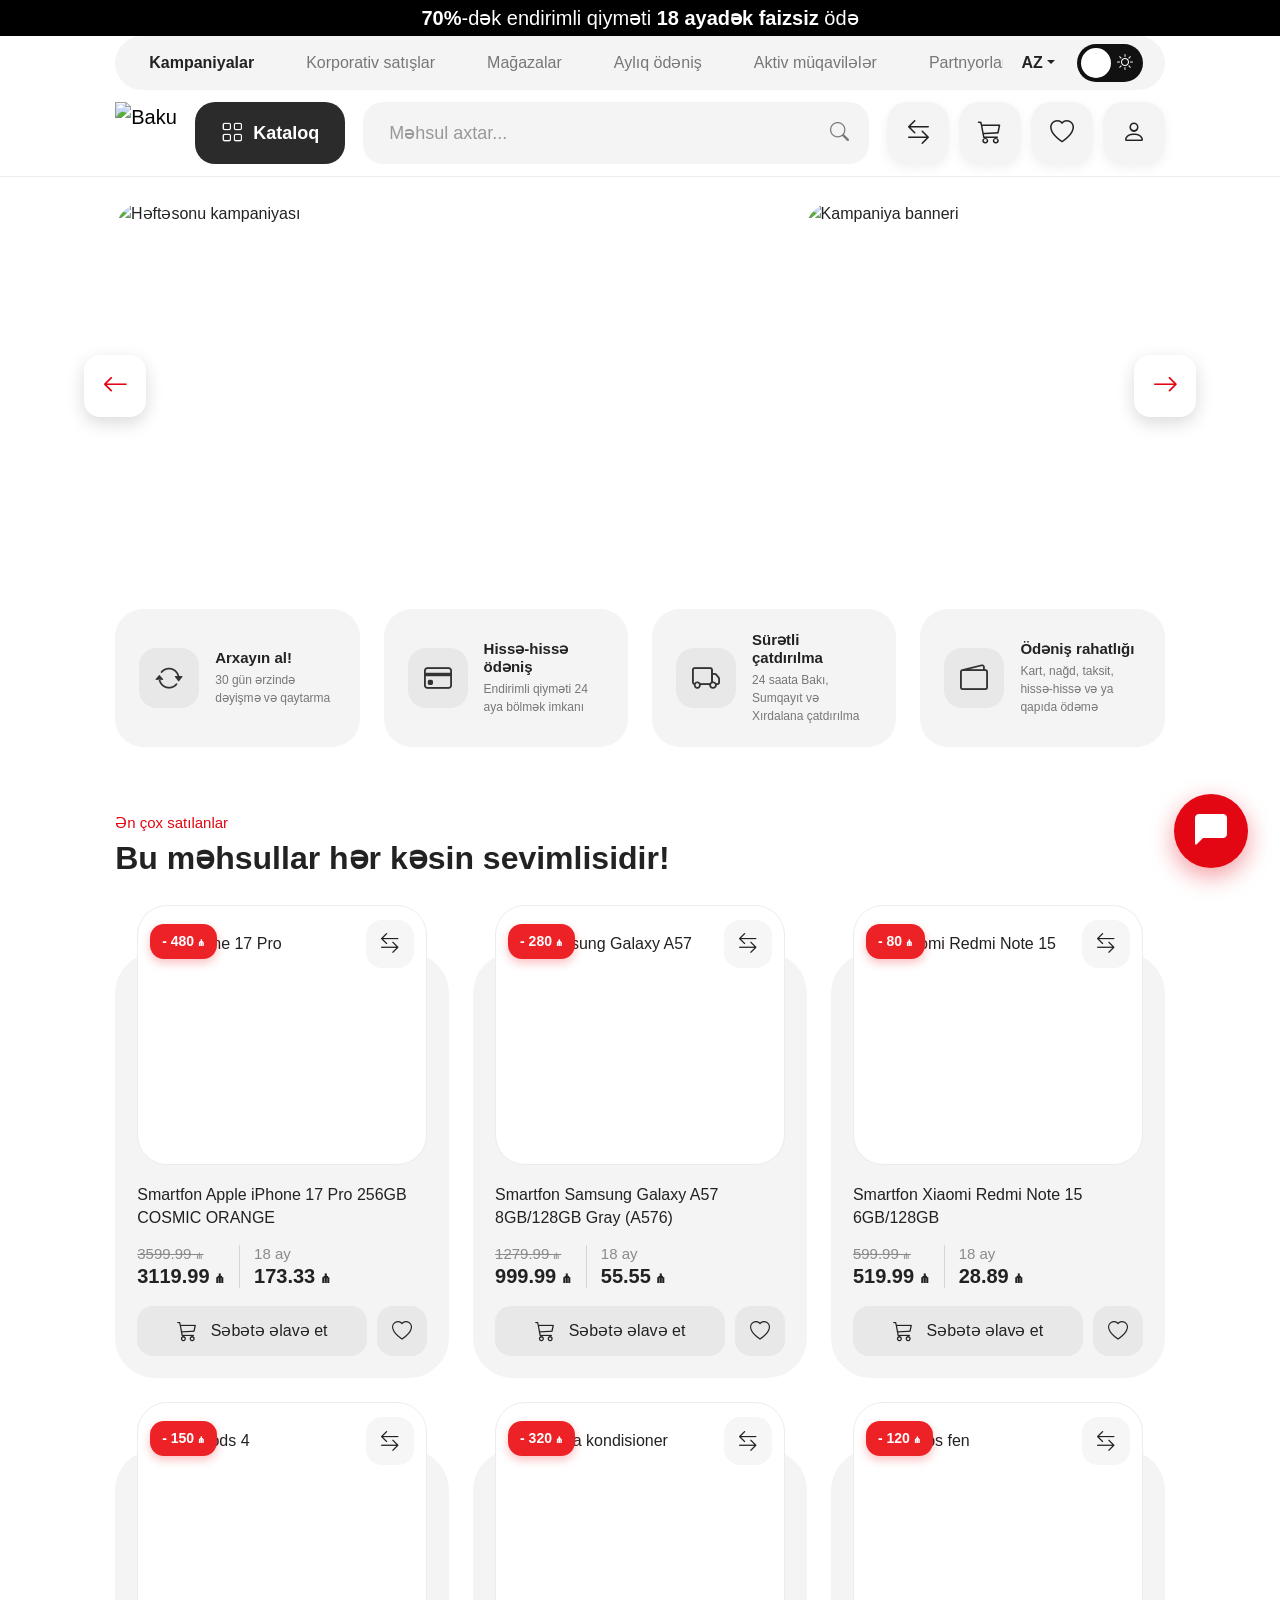
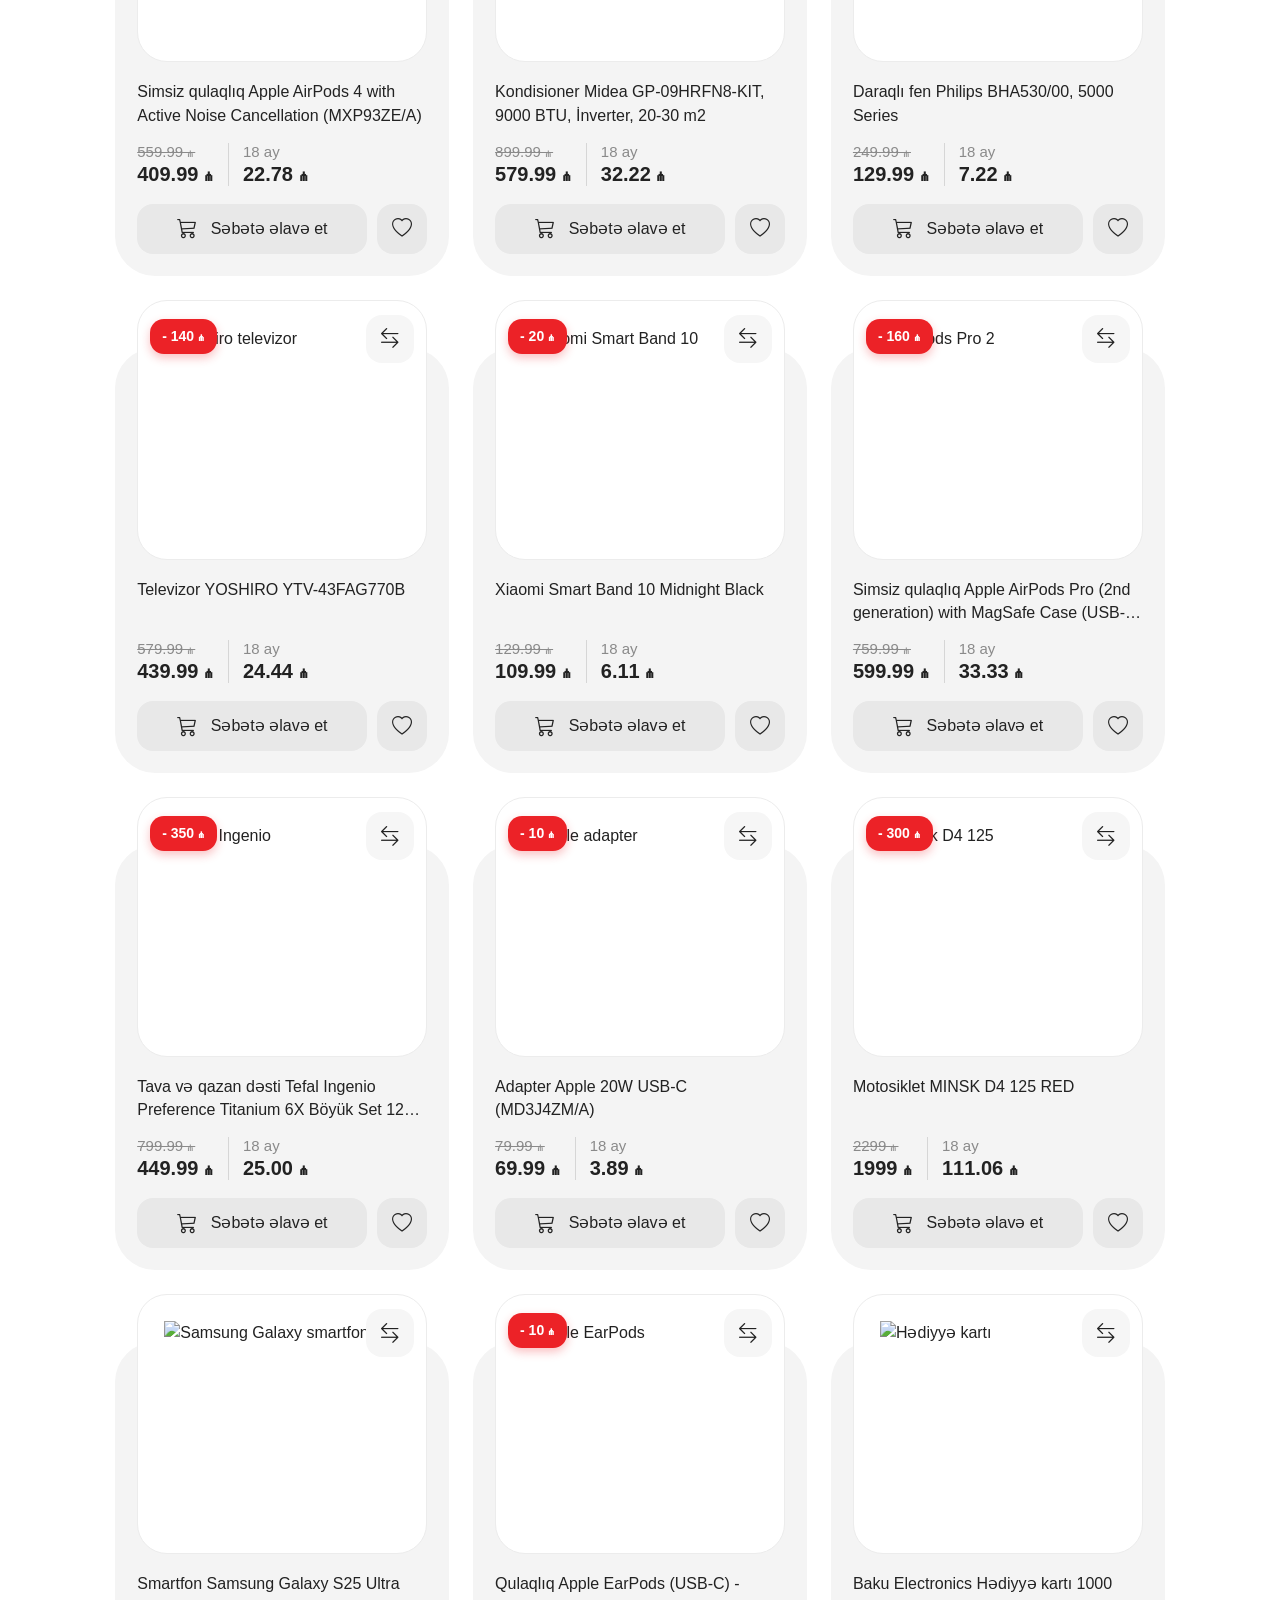
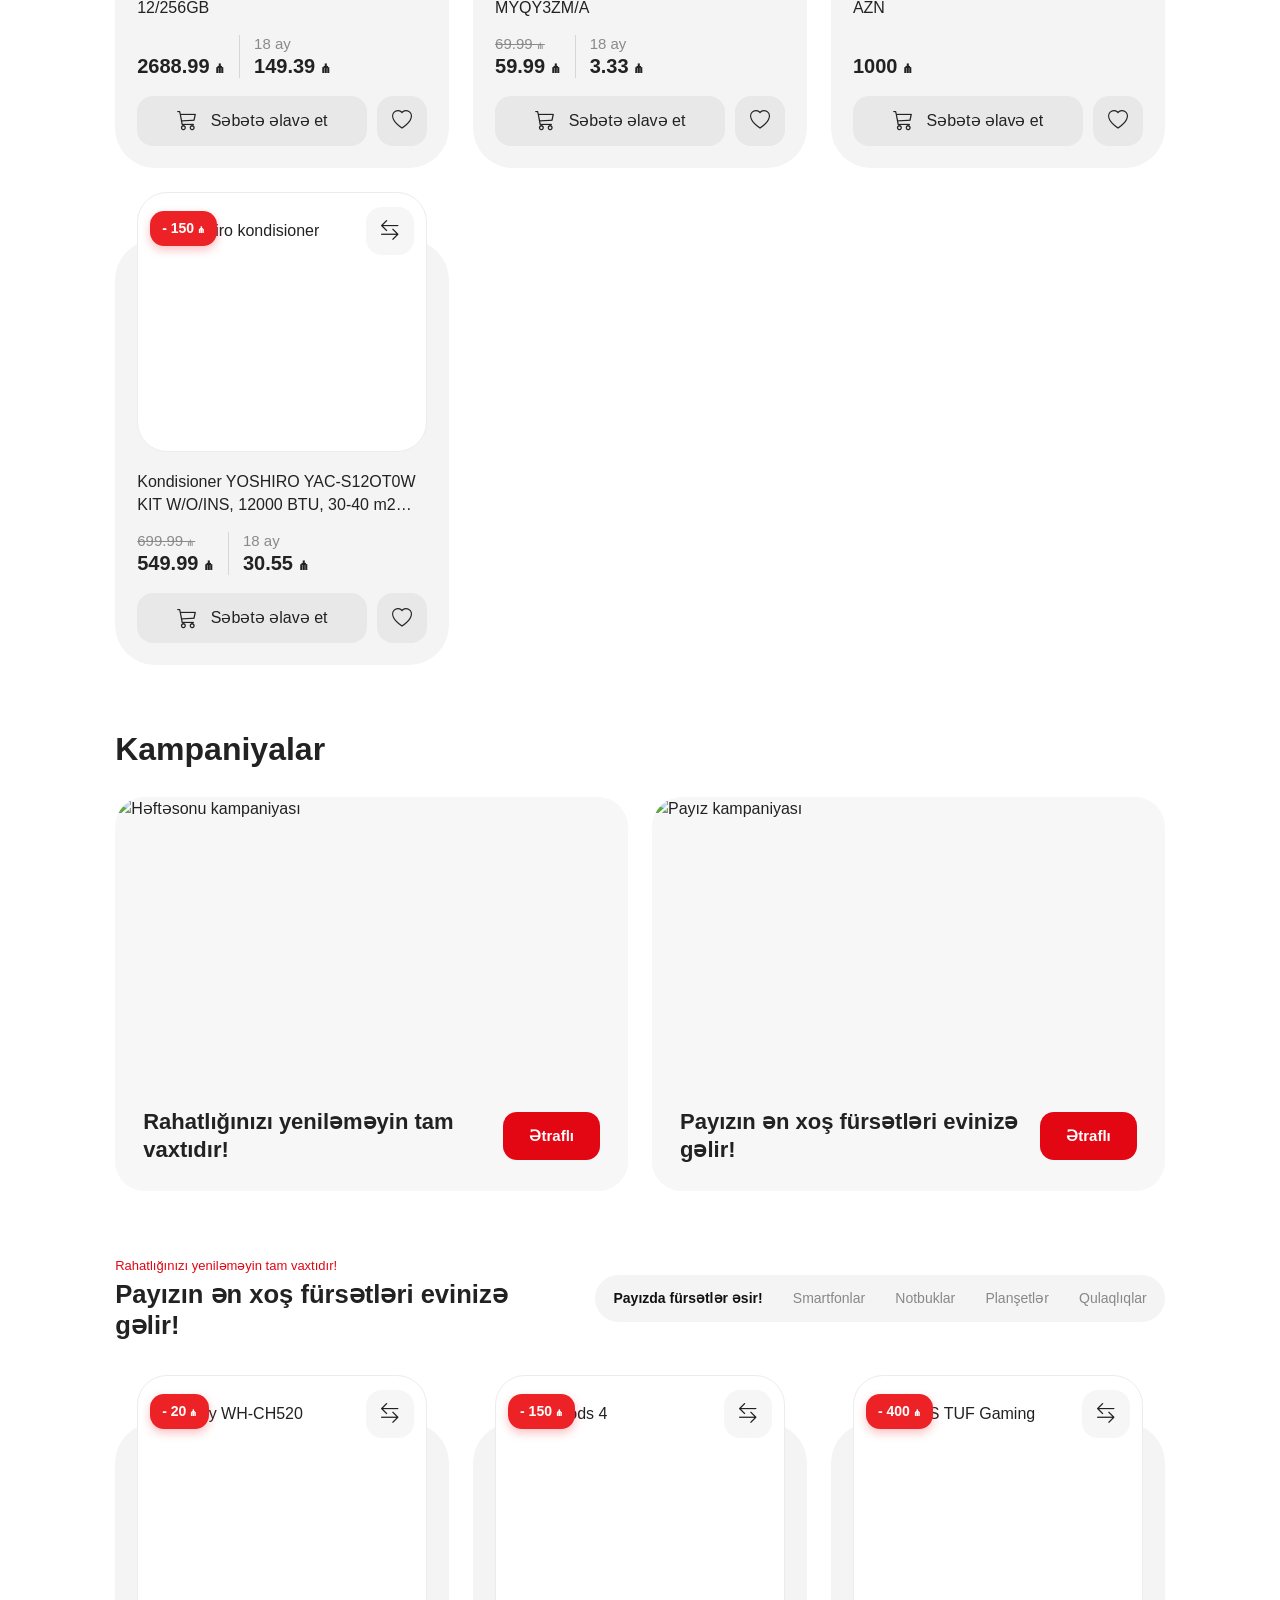
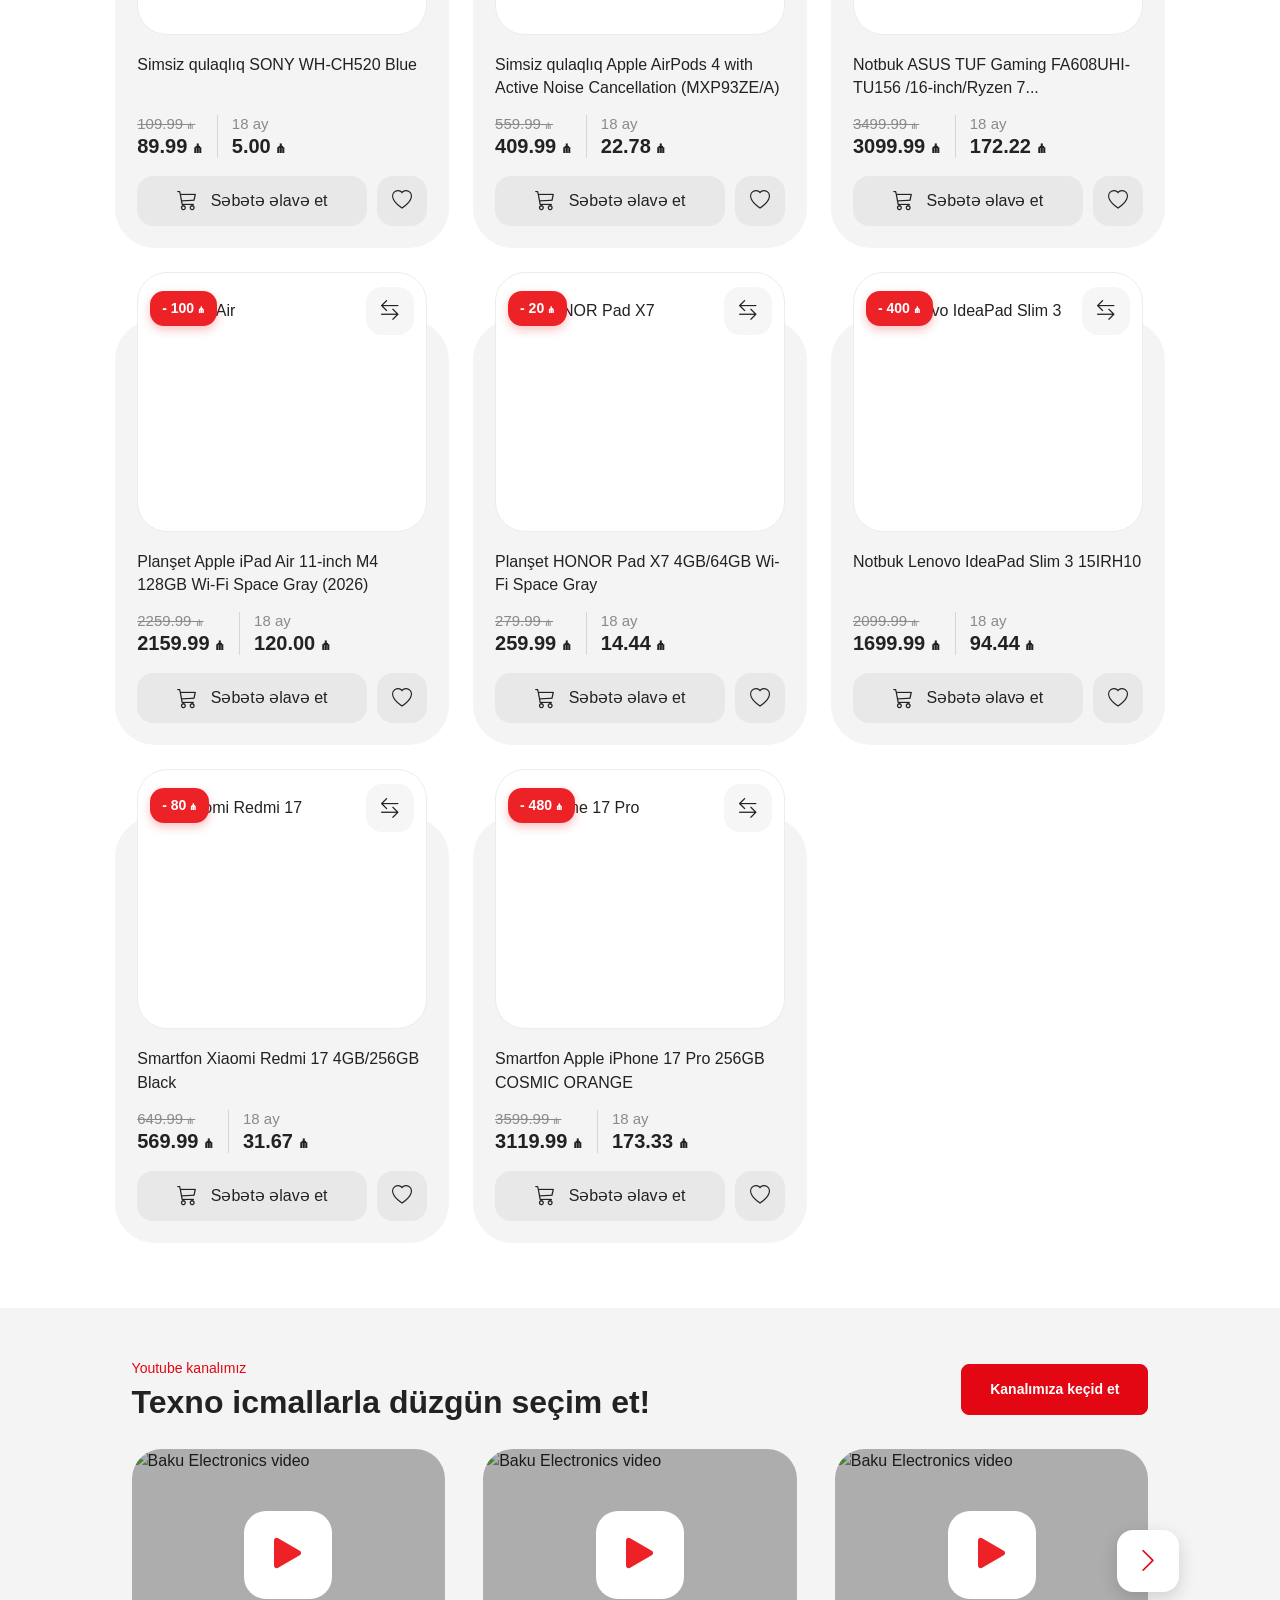
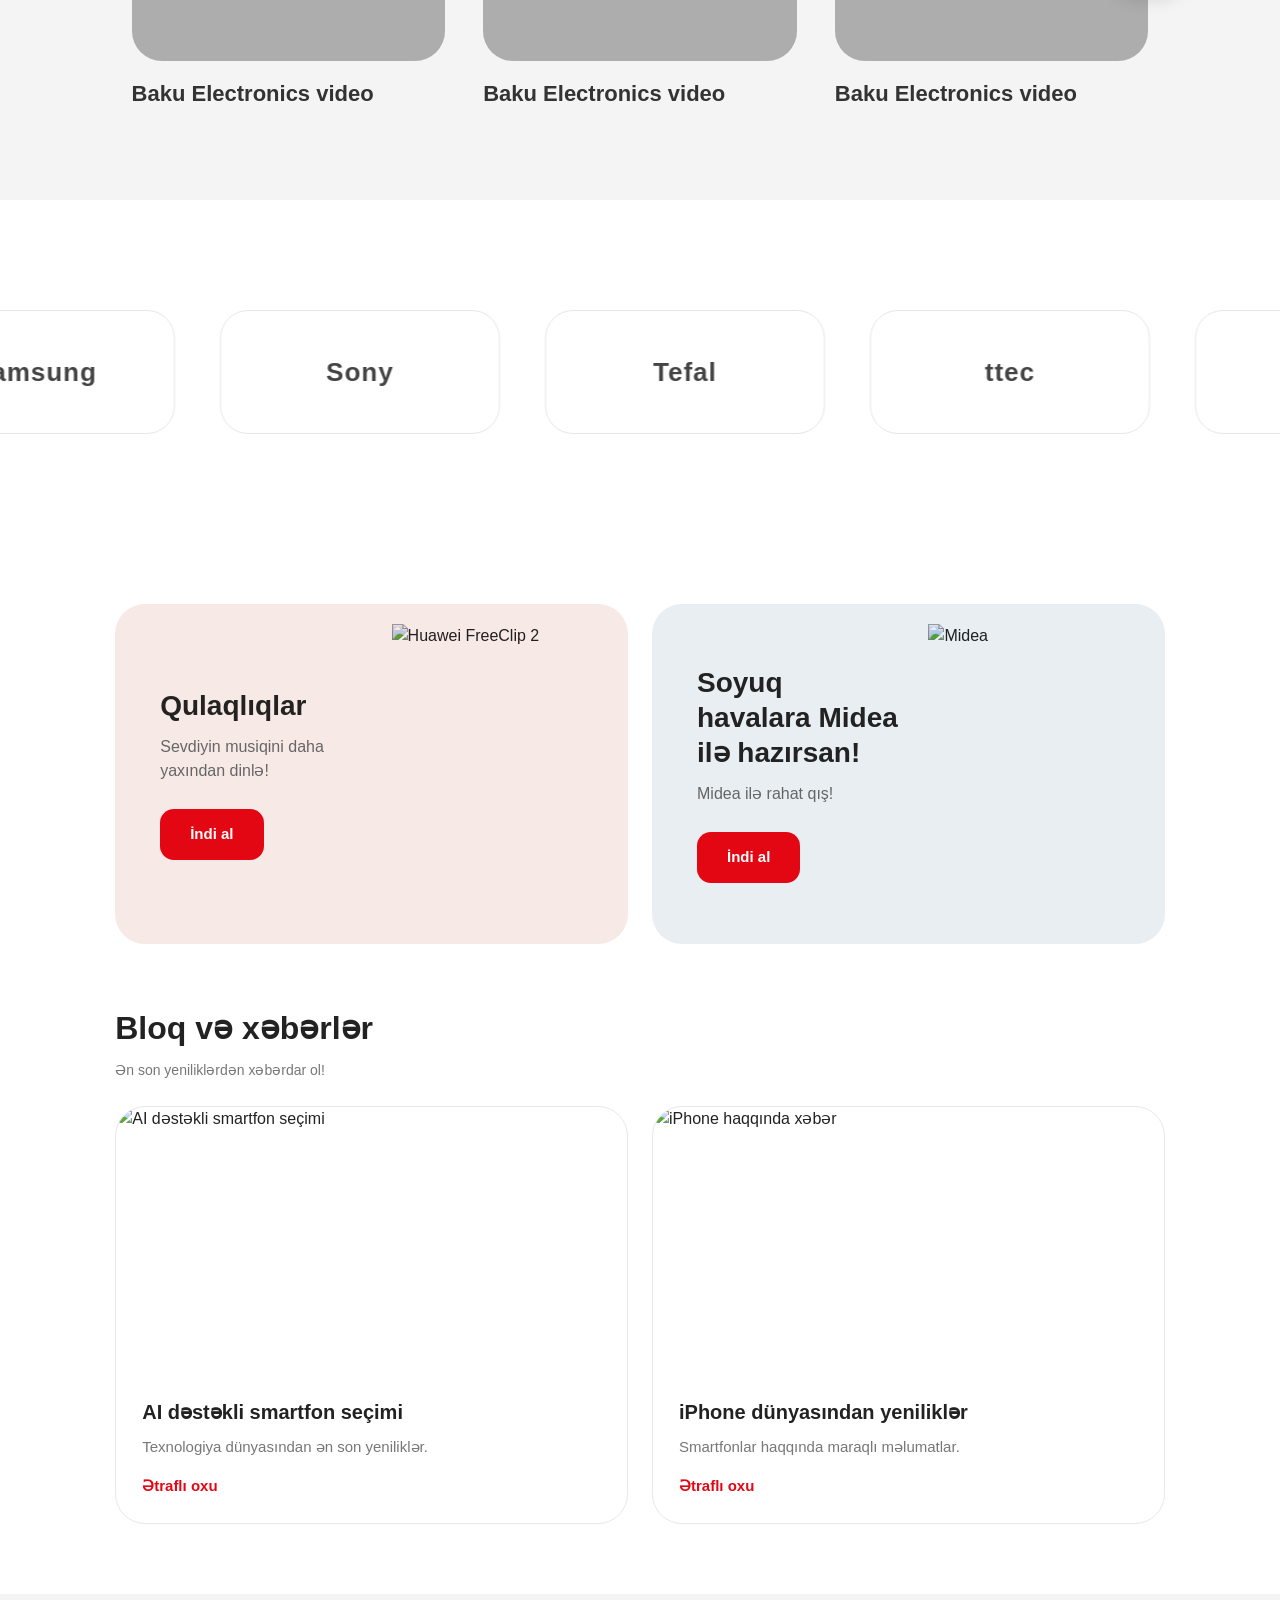
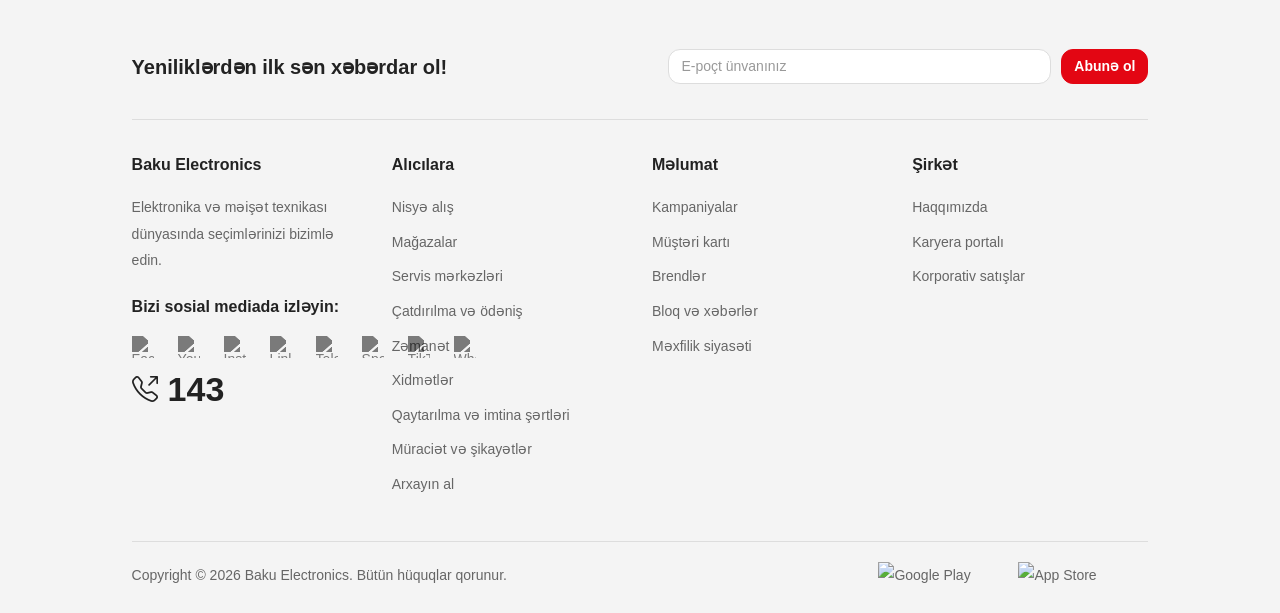
==== commit 931b6437: "Changed Resbonsive and Final" ====
--- a/HOME-PAGE/index.html
+++ b/HOME-PAGE/index.html
@@ -45,7 +45,7 @@
                     <a href="#">Partnyorlar</a>
 
                     <div class="dropdown">
-                        <a href="#" class="dropdown-toggle" data-bs-toggle="dropdown" aria-expanded="false">Digər</a>
+                        <a href="#" class="dropdown-toggle" data-bs-toggle="dropdown" data-bs-config='{"popperConfig":{"strategy":"fixed"}}' aria-expanded="false">Digər</a>
                         <ul class="dropdown-menu">
                             <li><a class="dropdown-item" href="#">Arxayın al</a></li>
                             <li><a class="dropdown-item" href="#">Müştəri kartı</a></li>
@@ -58,7 +58,7 @@
                 <div class="nav-tools">
 
                     <div class="dropdown">
-                        <a href="#" class="dropdown-toggle lang-toggle" data-bs-toggle="dropdown" aria-expanded="false">AZ</a>
+                        <a href="#" class="dropdown-toggle lang-toggle" data-bs-toggle="dropdown" data-bs-config='{"popperConfig":{"strategy":"fixed"}}' aria-expanded="false">AZ</a>
                         <ul class="dropdown-menu dropdown-menu-end">
                             <li><a class="dropdown-item" href="#">AZ</a></li>
                             <li><a class="dropdown-item" href="#">RU</a></li>
@@ -170,8 +170,8 @@
 <div class="catalog-sub" data-cat="6"><div class="catalog-col"><div class="catalog-group"><h6><a href="#">Kondisionerlər</a></h6><ul><li><a href="#">Midea</a></li><li><a href="#">Yoshiro</a></li><li><a href="#">Samsung</a></li><li><a href="#">Bosch</a></li><li><a href="#">Bütün kondisionerlər</a></li></ul></div><div class="catalog-group"><h6><a href="#">Havanı təmizləyənlər</a></h6><ul><li><a href="#">Havatəmizləyicilər</a></li><li><a href="#">Rütubətləndiricilər</a></li></ul></div></div><div class="catalog-col"><div class="catalog-group"><h6><a href="#">Kombilər</a></h6><ul><li><a href="#">Midea</a></li><li><a href="#">Bütün kombilər</a></li></ul></div><div class="catalog-group"><h6><a href="#">Ventilyatorlar</a></h6></div></div><div class="catalog-col"><div class="catalog-group"><h6><a href="#">İstilik cihazları</a></h6><ul><li><a href="#">Yağ radiatorları</a></li><li><a href="#">Konvektorlar</a></li><li><a href="#">Elektrik sobaları</a></li></ul></div></div></div>
 <div class="catalog-sub" data-cat="7"><div class="catalog-col"><div class="catalog-group"><h6><a href="#">Saç baxımı</a></h6><ul><li><a href="#">Saç qurudanlar</a></li><li><a href="#">Saç düzəldənlər</a></li><li><a href="#">Daraqlı fenlər</a></li></ul></div></div><div class="catalog-col"><div class="catalog-group"><h6><a href="#">Üz və bədən</a></h6><ul><li><a href="#">Üzqırxanlar</a></li><li><a href="#">Epilyatorlar</a></li><li><a href="#">Trimmerlər</a></li></ul></div></div><div class="catalog-col"><div class="catalog-group"><h6><a href="#">Ağız qulluğu</a></h6><ul><li><a href="#">Diş fırçaları</a></li><li><a href="#">İrriqatorlar</a></li></ul></div></div></div>
 <div class="catalog-sub" data-cat="8"><div class="catalog-col"><div class="catalog-group"><h6><a href="#">Motosikletlər</a></h6><ul><li><a href="#">Minsk</a></li><li><a href="#">Bütün motosikletlər</a></li></ul></div></div><div class="catalog-col"><div class="catalog-group"><h6><a href="#">Elektrik nəqliyyat</a></h6><ul><li><a href="#">Elektrik skuterlər</a></li><li><a href="#">Elektrik velosipedlər</a></li></ul></div></div><div class="catalog-col"><div class="catalog-group"><h6><a href="#">Avto aksesuarlar</a></h6><ul><li><a href="#">Video registratorlar</a></li><li><a href="#">Avto kompressorlar</a></li></ul></div></div></div>
-<div class="catalog-sub" data-cat="9"><div class="catalog-col"><div class="catalog-group"><h6><a href="#">Ölçü cihazları</a></h6><ul><li><a href="#">Tonometrlər</a></li><li><a href="#">Qlükometrlər</a></li><li><a href="#">Termometrlər</a></li></ul></div></div><div class="catalog-col"><div class="catalog-group"><h6><a href="#">Müalicə cihazları</a></h6><ul><li><a href="#">İnhalyatorlar</a></li><li><a href="#">Masajorlar</a></li></ul></div></div><div class="catalog-col"></div></div>
-<div class="catalog-sub" data-cat="10"><div class="catalog-col"><div class="catalog-group"><h6><a href="#">Bağ avadanlığı</a></h6><ul><li><a href="#">Biçən maşınlar</a></li><li><a href="#">Su nasosları</a></li></ul></div></div><div class="catalog-col"><div class="catalog-group"><h6><a href="#">Alətlər</a></h6><ul><li><a href="#">Drellər</a></li><li><a href="#">Perforatorlar</a></li><li><a href="#">Alət dəstləri</a></li></ul></div></div><div class="catalog-col"></div></div>
+<div class="catalog-sub" data-cat="9"><div class="catalog-col"><div class="catalog-group"><h6><a href="#">Ölçü cihazları</a></h6><ul><li><a href="#">Tonometrlər</a></li><li><a href="#">Qlükometrlər</a></li><li><a href="#">Termometrlər</a></li></ul></div></div><div class="catalog-col"><div class="catalog-group"><h6><a href="#">Müalicə cihazları</a></h6><ul><li><a href="#">İnhalyatorlar</a></li><li><a href="#">Masajorlar</a></li></ul></div></div><div class="catalog-col"><div class="catalog-group"><h6><a href="#">Ortopedik məhsullar</a></h6><ul><li><a href="#">Ortopedik yastıqlar</a></li><li><a href="#">Korsetlər və bandajlar</a></li><li><a href="#">Gəzinti vasitələri</a></li></ul></div></div></div>
+<div class="catalog-sub" data-cat="10"><div class="catalog-col"><div class="catalog-group"><h6><a href="#">Bağ avadanlığı</a></h6><ul><li><a href="#">Biçən maşınlar</a></li><li><a href="#">Su nasosları</a></li></ul></div></div><div class="catalog-col"><div class="catalog-group"><h6><a href="#">Alətlər</a></h6><ul><li><a href="#">Drellər</a></li><li><a href="#">Perforatorlar</a></li><li><a href="#">Alət dəstləri</a></li></ul></div></div><div class="catalog-col"><div class="catalog-group"><h6><a href="#">İstirahət və bağ mebeli</a></h6><ul><li><a href="#">Mangallar</a></li><li><a href="#">Bağ mebeli</a></li><li><a href="#">Çadırlar</a></li></ul></div></div></div>
 <div class="catalog-sub" data-cat="11"><div class="catalog-col"><div class="catalog-group"><h6><a href="#">Mebel</a></h6><ul><li><a href="#">Divanlar</a></li><li><a href="#">Çarpayılar</a></li><li><a href="#">Masalar</a></li></ul></div></div><div class="catalog-col"><div class="catalog-group"><h6><a href="#">Tekstil</a></h6><ul><li><a href="#">Yataq dəstləri</a></li><li><a href="#">Pərdələr</a></li><li><a href="#">Xalçalar</a></li></ul></div></div><div class="catalog-col"><div class="catalog-group"><h6><a href="#">Dekor</a></h6><ul><li><a href="#">İşıqlandırma</a></li><li><a href="#">Güzgülər</a></li></ul></div></div></div>
 <div class="catalog-sub" data-cat="12"><div class="catalog-col"><div class="catalog-group"><h6><a href="#">Tava və qazanlar</a></h6><ul><li><a href="#">Tava və qazan dəstləri</a></li><li><a href="#">Tavalar</a></li><li><a href="#">Qazanlar</a></li></ul></div></div><div class="catalog-col"><div class="catalog-group"><h6><a href="#">Qab-qacaq</a></h6><ul><li><a href="#">Nahar dəstləri</a></li><li><a href="#">Fincan və stəkanlar</a></li></ul></div></div><div class="catalog-col"><div class="catalog-group"><h6><a href="#">Mətbəx ləvazimatları</a></h6><ul><li><a href="#">Bıçaqlar</a></li><li><a href="#">Mətbəx təşkilatçıları</a></li></ul></div></div></div>
 <div class="catalog-sub" data-cat="13"><div class="catalog-col"><div class="catalog-group"><h6><a href="#">Oyuncaqlar</a></h6><ul><li><a href="#">Konstruktorlar</a></li><li><a href="#">Kuklalar</a></li><li><a href="#">Maşınlar</a></li></ul></div></div><div class="catalog-col"><div class="catalog-group"><h6><a href="#">Uşaq nəqliyyatı</a></h6><ul><li><a href="#">Uşaq arabaları</a></li><li><a href="#">Velosipedlər</a></li></ul></div></div><div class="catalog-col"><div class="catalog-group"><h6><a href="#">Uşaq texnikası</a></h6><ul><li><a href="#">Uşaq saatları</a></li><li><a href="#">Uşaq planşetləri</a></li></ul></div></div></div>
@@ -463,10 +463,6 @@
                         <button class="compare-btn" type="button" aria-label="Müqayisə et"><i class="bi bi-arrow-left-right"></i></button>
                         <img src="Assets/İmage/Products_Best selling/iPhone_17_Pro_Cosmic_Orange_1.webp" alt="iPhone 17 Pro" loading="lazy">
                     </div>
-                    <div class="product-rating">
-                        <span><i class="bi bi-star-fill"></i> 0</span>
-                        <span class="rating-count"><i class="bi bi-chat-dots-fill"></i> 0 rəy</span>
-                    </div>
                     <h5>Smartfon Apple iPhone 17 Pro 256GB COSMIC ORANGE</h5>
                     <div class="product-prices"><div class="price-main"><s class="old-price">3599.99 ₼</s><strong class="price">3119.99 ₼</strong></div><div class="price-installment"><span>18 ay</span><strong>173.33 ₼</strong></div></div>
                     <div class="product-actions">
@@ -481,10 +477,6 @@
                         <button class="compare-btn" type="button" aria-label="Müqayisə et"><i class="bi bi-arrow-left-right"></i></button>
                         <img src="Assets/İmage/Products_Best selling/Samsung_Galaxy_A57_8GB128GB_Gray_A576.webp" alt="Samsung Galaxy A57" loading="lazy">
                     </div>
-                    <div class="product-rating">
-                        <span><i class="bi bi-star-fill"></i> 0</span>
-                        <span class="rating-count"><i class="bi bi-chat-dots-fill"></i> 0 rəy</span>
-                    </div>
                     <h5>Smartfon Samsung Galaxy A57 8GB/128GB Gray (A576)</h5>
                     <div class="product-prices"><div class="price-main"><s class="old-price">1279.99 ₼</s><strong class="price">999.99 ₼</strong></div><div class="price-installment"><span>18 ay</span><strong>55.55 ₼</strong></div></div>
                     <div class="product-actions">
@@ -499,10 +491,6 @@
                         <button class="compare-btn" type="button" aria-label="Müqayisə et"><i class="bi bi-arrow-left-right"></i></button>
                         <img src="Assets/İmage/Products_Best selling/Xiaomi_Redmi_Note_15_6GB128GB_1.webp" alt="Xiaomi Redmi Note 15" loading="lazy">
                     </div>
-                    <div class="product-rating">
-                        <span><i class="bi bi-star-fill"></i> 0</span>
-                        <span class="rating-count"><i class="bi bi-chat-dots-fill"></i> 0 rəy</span>
-                    </div>
                     <h5>Smartfon Xiaomi Redmi Note 15 6GB/128GB</h5>
                     <div class="product-prices"><div class="price-main"><s class="old-price">599.99 ₼</s><strong class="price">519.99 ₼</strong></div><div class="price-installment"><span>18 ay</span><strong>28.89 ₼</strong></div></div>
                     <div class="product-actions">
@@ -517,10 +505,6 @@
                         <button class="compare-btn" type="button" aria-label="Müqayisə et"><i class="bi bi-arrow-left-right"></i></button>
                         <img src="Assets/İmage/Products_Best selling/simsiz-qulaqlq-apple-airpods-4-with-active-noise-cancellation-mxp93zea_1.webp" alt="AirPods 4" loading="lazy">
                     </div>
-                    <div class="product-rating">
-                        <span><i class="bi bi-star-fill"></i> 0</span>
-                        <span class="rating-count"><i class="bi bi-chat-dots-fill"></i> 0 rəy</span>
-                    </div>
                     <h5>Simsiz qulaqlıq Apple AirPods 4 with Active Noise Cancellation (MXP93ZE/A)</h5>
                     <div class="product-prices"><div class="price-main"><s class="old-price">559.99 ₼</s><strong class="price">409.99 ₼</strong></div><div class="price-installment"><span>18 ay</span><strong>22.78 ₼</strong></div></div>
                     <div class="product-actions">
@@ -535,10 +519,6 @@
                         <button class="compare-btn" type="button" aria-label="Müqayisə et"><i class="bi bi-arrow-left-right"></i></button>
                         <img src="Assets/İmage/Products_Best selling/Kondisioner_Midea_GP-09HRFN8-KIT_9000_BTU_İnverter_2030_m2_2.webp" alt="Midea kondisioner" loading="lazy">
                     </div>
-                    <div class="product-rating">
-                        <span><i class="bi bi-star-fill"></i> 0</span>
-                        <span class="rating-count"><i class="bi bi-chat-dots-fill"></i> 0 rəy</span>
-                    </div>
                     <h5>Kondisioner Midea GP-09HRFN8-KIT, 9000 BTU, İnverter, 20-30 m2</h5>
                     <div class="product-prices"><div class="price-main"><s class="old-price">899.99 ₼</s><strong class="price">579.99 ₼</strong></div><div class="price-installment"><span>18 ay</span><strong>32.22 ₼</strong></div></div>
                     <div class="product-actions">
@@ -553,10 +533,6 @@
                         <button class="compare-btn" type="button" aria-label="Müqayisə et"><i class="bi bi-arrow-left-right"></i></button>
                         <img src="Assets/İmage/Products_Best selling/Philips_BHA53000_5.webp" alt="Philips fen" loading="lazy">
                     </div>
-                    <div class="product-rating">
-                        <span><i class="bi bi-star-fill"></i> 0</span>
-                        <span class="rating-count"><i class="bi bi-chat-dots-fill"></i> 0 rəy</span>
-                    </div>
                     <h5>Daraqlı fen Philips BHA530/00, 5000 Series</h5>
                     <div class="product-prices"><div class="price-main"><s class="old-price">249.99 ₼</s><strong class="price">129.99 ₼</strong></div><div class="price-installment"><span>18 ay</span><strong>7.22 ₼</strong></div></div>
                     <div class="product-actions">
@@ -571,10 +547,6 @@
                         <button class="compare-btn" type="button" aria-label="Müqayisə et"><i class="bi bi-arrow-left-right"></i></button>
                         <img src="Assets/İmage/Products_Best selling/Televizor_YOSHIRO_YTV-43FAG770B.jpg" alt="Yoshiro televizor" loading="lazy">
                     </div>
-                    <div class="product-rating">
-                        <span><i class="bi bi-star-fill"></i> 0</span>
-                        <span class="rating-count"><i class="bi bi-chat-dots-fill"></i> 0 rəy</span>
-                    </div>
                     <h5>Televizor YOSHIRO YTV-43FAG770B</h5>
                     <div class="product-prices"><div class="price-main"><s class="old-price">579.99 ₼</s><strong class="price">439.99 ₼</strong></div><div class="price-installment"><span>18 ay</span><strong>24.44 ₼</strong></div></div>
                     <div class="product-actions">
@@ -589,10 +561,6 @@
                         <button class="compare-btn" type="button" aria-label="Müqayisə et"><i class="bi bi-arrow-left-right"></i></button>
                         <img src="Assets/İmage/Products_Best selling/Xiaomi_Smart_Band_10_Midnight_Black_5.webp" alt="Xiaomi Smart Band 10" loading="lazy">
                     </div>
-                    <div class="product-rating">
-                        <span><i class="bi bi-star-fill"></i> 0</span>
-                        <span class="rating-count"><i class="bi bi-chat-dots-fill"></i> 0 rəy</span>
-                    </div>
                     <h5>Xiaomi Smart Band 10 Midnight Black</h5>
                     <div class="product-prices"><div class="price-main"><s class="old-price">129.99 ₼</s><strong class="price">109.99 ₼</strong></div><div class="price-installment"><span>18 ay</span><strong>6.11 ₼</strong></div></div>
                     <div class="product-actions">
@@ -607,10 +575,6 @@
                         <button class="compare-btn" type="button" aria-label="Müqayisə et"><i class="bi bi-arrow-left-right"></i></button>
                         <img src="Assets/İmage/Products_Best selling/simsiz-qulaqlq-apple-airpods-pro-2nd-generation-with-magsafe-case-usbc-mtjv3rua_1.webp" alt="AirPods Pro 2" loading="lazy">
                     </div>
-                    <div class="product-rating">
-                        <span><i class="bi bi-star-fill"></i> 0</span>
-                        <span class="rating-count"><i class="bi bi-chat-dots-fill"></i> 0 rəy</span>
-                    </div>
                     <h5>Simsiz qulaqlıq Apple AirPods Pro (2nd generation) with MagSafe Case (USB-C) - MTJV3RU/A</h5>
                     <div class="product-prices"><div class="price-main"><s class="old-price">759.99 ₼</s><strong class="price">599.99 ₼</strong></div><div class="price-installment"><span>18 ay</span><strong>33.33 ₼</strong></div></div>
                     <div class="product-actions">
@@ -625,10 +589,6 @@
                         <button class="compare-btn" type="button" aria-label="Müqayisə et"><i class="bi bi-arrow-left-right"></i></button>
                         <img src="Assets/İmage/Products_Best selling/tefal-ingenio-titanium-12-1.jpg" alt="Tefal Ingenio" loading="lazy">
                     </div>
-                    <div class="product-rating">
-                        <span><i class="bi bi-star-fill"></i> 0</span>
-                        <span class="rating-count"><i class="bi bi-chat-dots-fill"></i> 0 rəy</span>
-                    </div>
                     <h5>Tava və qazan dəsti Tefal Ingenio Preference Titanium 6X Böyük Set 12 parça</h5>
                     <div class="product-prices"><div class="price-main"><s class="old-price">799.99 ₼</s><strong class="price">449.99 ₼</strong></div><div class="price-installment"><span>18 ay</span><strong>25.00 ₼</strong></div></div>
                     <div class="product-actions">
@@ -643,10 +603,6 @@
                         <button class="compare-btn" type="button" aria-label="Müqayisə et"><i class="bi bi-arrow-left-right"></i></button>
                         <img src="Assets/İmage/Products_Best selling/adpater-md3j4zma-2.webp" alt="Apple adapter" loading="lazy">
                     </div>
-                    <div class="product-rating">
-                        <span><i class="bi bi-star-fill"></i> 0</span>
-                        <span class="rating-count"><i class="bi bi-chat-dots-fill"></i> 0 rəy</span>
-                    </div>
                     <h5>Adapter Apple 20W USB-C (MD3J4ZM/A)</h5>
                     <div class="product-prices"><div class="price-main"><s class="old-price">79.99 ₼</s><strong class="price">69.99 ₼</strong></div><div class="price-installment"><span>18 ay</span><strong>3.89 ₼</strong></div></div>
                     <div class="product-actions">
@@ -661,10 +617,6 @@
                         <button class="compare-btn" type="button" aria-label="Müqayisə et"><i class="bi bi-arrow-left-right"></i></button>
                         <img src="Assets/İmage/Products_Best selling/minsk-d4-125-red-1-2.webp" alt="Minsk D4 125" loading="lazy">
                     </div>
-                    <div class="product-rating">
-                        <span><i class="bi bi-star-fill"></i> 0</span>
-                        <span class="rating-count"><i class="bi bi-chat-dots-fill"></i> 0 rəy</span>
-                    </div>
                     <h5>Motosiklet MINSK D4 125 RED</h5>
                     <div class="product-prices"><div class="price-main"><s class="old-price">2299 ₼</s><strong class="price">1999 ₼</strong></div><div class="price-installment"><span>18 ay</span><strong>111.06 ₼</strong></div></div>
                     <div class="product-actions">
@@ -679,10 +631,6 @@
                         <button class="compare-btn" type="button" aria-label="Müqayisə et"><i class="bi bi-arrow-left-right"></i></button>
                         <img src="Assets/İmage/Products_Best selling/1001334804.webp" alt="Samsung Galaxy smartfon" loading="lazy">
                     </div>
-                    <div class="product-rating">
-                        <span><i class="bi bi-star-fill"></i> 0</span>
-                        <span class="rating-count"><i class="bi bi-chat-dots-fill"></i> 0 rəy</span>
-                    </div>
                     <h5>Smartfon Samsung Galaxy S25 Ultra 12/256GB</h5>
                     <div class="product-prices"><div class="price-main"><strong class="price">2688.99 ₼</strong></div><div class="price-installment"><span>18 ay</span><strong>149.39 ₼</strong></div></div>
                     <div class="product-actions">
@@ -697,10 +645,6 @@
                         <button class="compare-btn" type="button" aria-label="Müqayisə et"><i class="bi bi-arrow-left-right"></i></button>
                         <img src="Assets/İmage/Products_Best selling/MYQY3ZMA_1.webp" alt="Apple EarPods" loading="lazy">
                     </div>
-                    <div class="product-rating">
-                        <span><i class="bi bi-star-fill"></i> 0</span>
-                        <span class="rating-count"><i class="bi bi-chat-dots-fill"></i> 0 rəy</span>
-                    </div>
                     <h5>Qulaqlıq Apple EarPods (USB-C) - MYQY3ZM/A</h5>
                     <div class="product-prices"><div class="price-main"><s class="old-price">69.99 ₼</s><strong class="price">59.99 ₼</strong></div><div class="price-installment"><span>18 ay</span><strong>3.33 ₼</strong></div></div>
                     <div class="product-actions">
@@ -715,10 +659,6 @@
                         <button class="compare-btn" type="button" aria-label="Müqayisə et"><i class="bi bi-arrow-left-right"></i></button>
                         <img src="Assets/İmage/Products_Best selling/1000-azn-_hədiyyə-_kartı.webp" alt="Hədiyyə kartı" loading="lazy">
                     </div>
-                    <div class="product-rating">
-                        <span><i class="bi bi-star-fill"></i> 0</span>
-                        <span class="rating-count"><i class="bi bi-chat-dots-fill"></i> 0 rəy</span>
-                    </div>
                     <h5>Baku Electronics Hədiyyə kartı 1000 AZN</h5>
                     <div class="product-prices"><div class="price-main"><strong class="price">1000 ₼</strong></div></div>
                     <div class="product-actions">
@@ -732,10 +672,6 @@
                         <span class="discount-badge">- 150 ₼</span>
                         <button class="compare-btn" type="button" aria-label="Müqayisə et"><i class="bi bi-arrow-left-right"></i></button>
                         <img src="Assets/İmage/Products_Best selling/Kondisioner_YOSHIRO_YAC-S12OT0W_KIT_WOINS_12000_BTU_30-40_m2_Quraşdırılmasız_1.webp" alt="Yoshiro kondisioner" loading="lazy">
-                    </div>
-                    <div class="product-rating">
-                        <span><i class="bi bi-star-fill"></i> 0</span>
-                        <span class="rating-count"><i class="bi bi-chat-dots-fill"></i> 0 rəy</span>
                     </div>
                     <h5>Kondisioner YOSHIRO YAC-S12OT0W KIT W/O/INS, 12000 BTU, 30-40 m2 (Quraşdırılmasız)</h5>
                     <div class="product-prices"><div class="price-main"><s class="old-price">699.99 ₼</s><strong class="price">549.99 ₼</strong></div><div class="price-installment"><span>18 ay</span><strong>30.55 ₼</strong></div></div>
@@ -804,7 +740,7 @@
                     <button data-category="smartphones">Smartfonlar</button>
                     <button data-category="laptops">Notbuklar</button>
                     <button data-category="tablets">Planşetlər</button>
-                    <button data-category="vacuum">Robot tozsoranlar</button>
+                    <button data-category="headphones">Qulaqlıqlar</button>
                 </div>
             </div>
 
@@ -816,12 +752,8 @@
                         <button class="compare-btn" type="button" aria-label="Müqayisə et"><i class="bi bi-arrow-left-right"></i></button>
                         <img src="Assets/İmage/Promotions/simsiz-qulaqlq-sony-wh-ch520-blue_1.webp" alt="Sony WH-CH520" loading="lazy">
                     </div>
-                    <div class="product-rating">
-                        <span><i class="bi bi-star-fill"></i> 0</span>
-                        <span class="rating-count"><i class="bi bi-chat-dots-fill"></i> 0 rəy</span>
-                    </div>
                     <h5>Simsiz qulaqlıq SONY WH-CH520 Blue</h5>
-                    <div class="product-prices"><div class="price-main"><s class="old-price">109.99 ₼</s><strong class="price">89.99 ₼</strong></div><div class="price-installment"><span>18 ay</span><strong>5.28 ₼</strong></div></div>
+                    <div class="product-prices"><div class="price-main"><s class="old-price">109.99 ₼</s><strong class="price">89.99 ₼</strong></div><div class="price-installment"><span>18 ay</span><strong>5.00 ₼</strong></div></div>
                     <div class="product-actions">
                         <button class="btn-cart" type="button"><i class="bi bi-cart3"></i><span>Səbətə əlavə et</span></button>
                         <button class="btn-fav" type="button" aria-label="Seçilmişlərə əlavə et"><i class="bi bi-heart"></i></button>
@@ -834,12 +766,8 @@
                         <button class="compare-btn" type="button" aria-label="Müqayisə et"><i class="bi bi-arrow-left-right"></i></button>
                         <img src="Assets/İmage/Promotions/simsiz-qulaqlq-apple-airpods-4-with-active-noise-cancellation-mxp93zea_1.webp" alt="AirPods 4" loading="lazy">
                     </div>
-                    <div class="product-rating">
-                        <span><i class="bi bi-star-fill"></i> 0</span>
-                        <span class="rating-count"><i class="bi bi-chat-dots-fill"></i> 0 rəy</span>
-                    </div>
                     <h5>Simsiz qulaqlıq Apple AirPods 4 with Active Noise Cancellation (MXP93ZE/A)</h5>
-                    <div class="product-prices"><div class="price-main"><s class="old-price">559.99 ₼</s><strong class="price">409.99 ₼</strong></div><div class="price-installment"><span>18 ay</span><strong>24.04 ₼</strong></div></div>
+                    <div class="product-prices"><div class="price-main"><s class="old-price">559.99 ₼</s><strong class="price">409.99 ₼</strong></div><div class="price-installment"><span>18 ay</span><strong>22.78 ₼</strong></div></div>
                     <div class="product-actions">
                         <button class="btn-cart" type="button"><i class="bi bi-cart3"></i><span>Səbətə əlavə et</span></button>
                         <button class="btn-fav" type="button" aria-label="Seçilmişlərə əlavə et"><i class="bi bi-heart"></i></button>
@@ -852,12 +780,8 @@
                         <button class="compare-btn" type="button" aria-label="Müqayisə et"><i class="bi bi-arrow-left-right"></i></button>
                         <img src="Assets/İmage/Promotions/ASUS_TUFFA608UHI-TU156_90NR0KS1-M00BK0_1.webp" alt="ASUS TUF Gaming" loading="lazy">
                     </div>
-                    <div class="product-rating">
-                        <span><i class="bi bi-star-fill"></i> 0</span>
-                        <span class="rating-count"><i class="bi bi-chat-dots-fill"></i> 0 rəy</span>
-                    </div>
                     <h5>Notbuk ASUS TUF Gaming FA608UHI-TU156 /16-inch/Ryzen 7...</h5>
-                    <div class="product-prices"><div class="price-main"><s class="old-price">3499.99 ₼</s><strong class="price">3099.99 ₼</strong></div><div class="price-installment"><span>18 ay</span><strong>181.75 ₼</strong></div></div>
+                    <div class="product-prices"><div class="price-main"><s class="old-price">3499.99 ₼</s><strong class="price">3099.99 ₼</strong></div><div class="price-installment"><span>18 ay</span><strong>172.22 ₼</strong></div></div>
                     <div class="product-actions">
                         <button class="btn-cart" type="button"><i class="bi bi-cart3"></i><span>Səbətə əlavə et</span></button>
                         <button class="btn-fav" type="button" aria-label="Seçilmişlərə əlavə et"><i class="bi bi-heart"></i></button>
@@ -869,10 +793,6 @@
                         <span class="discount-badge">- 100 ₼</span>
                         <button class="compare-btn" type="button" aria-label="Müqayisə et"><i class="bi bi-arrow-left-right"></i></button>
                         <img src="Assets/İmage/Promotions/Planşet_Apple_iPad_Air_11-inch_M4_128GB_Wi-Fi_Space_Gray_2026.webp" alt="iPad Air" loading="lazy">
-                    </div>
-                    <div class="product-rating">
-                        <span><i class="bi bi-star-fill"></i> 0</span>
-                        <span class="rating-count"><i class="bi bi-chat-dots-fill"></i> 0 rəy</span>
                     </div>
                     <h5>Planşet Apple iPad Air 11-inch M4 128GB Wi-Fi Space Gray (2026)</h5>
                     <div class="product-prices"><div class="price-main"><s class="old-price">2259.99 ₼</s><strong class="price">2159.99 ₼</strong></div><div class="price-installment"><span>18 ay</span><strong>120.00 ₼</strong></div></div>
@@ -888,10 +808,6 @@
                         <button class="compare-btn" type="button" aria-label="Müqayisə et"><i class="bi bi-arrow-left-right"></i></button>
                         <img src="Assets/İmage/Promotions/Planşet_HONOR_Pad_X7_4GB64GB_Wi-Fi_Space_Gray_11.webp" alt="HONOR Pad X7" loading="lazy">
                     </div>
-                    <div class="product-rating">
-                        <span><i class="bi bi-star-fill"></i> 0</span>
-                        <span class="rating-count"><i class="bi bi-chat-dots-fill"></i> 0 rəy</span>
-                    </div>
                     <h5>Planşet HONOR Pad X7 4GB/64GB Wi-Fi Space Gray</h5>
                     <div class="product-prices"><div class="price-main"><s class="old-price">279.99 ₼</s><strong class="price">259.99 ₼</strong></div><div class="price-installment"><span>18 ay</span><strong>14.44 ₼</strong></div></div>
                     <div class="product-actions">
@@ -906,10 +822,6 @@
                         <button class="compare-btn" type="button" aria-label="Müqayisə et"><i class="bi bi-arrow-left-right"></i></button>
                         <img src="Assets/İmage/Promotions/83K10032RK_1.webp" alt="Lenovo IdeaPad Slim 3" loading="lazy">
                     </div>
-                    <div class="product-rating">
-                        <span><i class="bi bi-star-fill"></i> 0</span>
-                        <span class="rating-count"><i class="bi bi-chat-dots-fill"></i> 0 rəy</span>
-                    </div>
                     <h5>Notbuk Lenovo IdeaPad Slim 3 15IRH10</h5>
                     <div class="product-prices"><div class="price-main"><s class="old-price">2099.99 ₼</s><strong class="price">1699.99 ₼</strong></div><div class="price-installment"><span>18 ay</span><strong>94.44 ₼</strong></div></div>
                     <div class="product-actions">
@@ -924,10 +836,6 @@
                         <button class="compare-btn" type="button" aria-label="Müqayisə et"><i class="bi bi-arrow-left-right"></i></button>
                         <img src="Assets/İmage/Promotions/Smartfon_Xiaomi_Redmi_17_4GB256GB_Black_1.webp" alt="Xiaomi Redmi 17" loading="lazy">
                     </div>
-                    <div class="product-rating">
-                        <span><i class="bi bi-star-fill"></i> 0</span>
-                        <span class="rating-count"><i class="bi bi-chat-dots-fill"></i> 0 rəy</span>
-                    </div>
                     <h5>Smartfon Xiaomi Redmi 17 4GB/256GB Black</h5>
                     <div class="product-prices"><div class="price-main"><s class="old-price">649.99 ₼</s><strong class="price">569.99 ₼</strong></div><div class="price-installment"><span>18 ay</span><strong>31.67 ₼</strong></div></div>
                     <div class="product-actions">
@@ -941,10 +849,6 @@
                         <span class="discount-badge">- 480 ₼</span>
                         <button class="compare-btn" type="button" aria-label="Müqayisə et"><i class="bi bi-arrow-left-right"></i></button>
                         <img src="Assets/İmage/Promotions/iPhone_17_Pro_Cosmic_Orange_1.webp" alt="iPhone 17 Pro" loading="lazy">
-                    </div>
-                    <div class="product-rating">
-                        <span><i class="bi bi-star-fill"></i> 0</span>
-                        <span class="rating-count"><i class="bi bi-chat-dots-fill"></i> 0 rəy</span>
                     </div>
                     <h5>Smartfon Apple iPhone 17 Pro 256GB COSMIC ORANGE</h5>
                     <div class="product-prices"><div class="price-main"><s class="old-price">3599.99 ₼</s><strong class="price">3119.99 ₼</strong></div><div class="price-installment"><span>18 ay</span><strong>173.33 ₼</strong></div></div>
@@ -975,6 +879,10 @@
             </div>
 
             <div class="video-slider-wrap">
+
+                <button class="slider-prev" type="button" aria-label="Əvvəlki videolar"><i class="bi bi-chevron-left"></i></button>
+                <button class="slider-next" type="button" aria-label="Növbəti videolar"><i class="bi bi-chevron-right"></i></button>
+
 
                 <div class="video-slider">
 
@@ -1402,7 +1310,7 @@
 
                 </div>
 
-                <a href="#">Məxfilik siyasəti</a>
+                
 
             </div>
 
--- a/HOME-PAGE/CSS/style.css
+++ b/HOME-PAGE/CSS/style.css
@@ -575,7 +575,6 @@
 
 .best-sellers,
 .promotions,
-.categories,
 .videos,
 .blog-section {
     width: var(--page-w);
@@ -860,37 +859,6 @@
 }
 
 /* ==============================
-   9. KATEQORİYALAR
-============================== */
-
-.categories .category-card {
-    display: block;
-    text-align: center;
-    padding: 18px;
-    border: 1px solid var(--border-color);
-    border-radius: 10px;
-    height: 100%;
-    transition: 0.3s;
-}
-
-.categories .category-card:hover {
-    border-color: var(--main-color);
-    box-shadow: 0 5px 15px rgba(0, 0, 0, 0.06);
-}
-
-.categories .category-card img {
-    width: 100%;
-    height: 130px;
-    object-fit: contain;
-    margin-bottom: 12px;
-}
-
-.categories .category-card h5 {
-    font-size: 14px;
-    font-weight: 600;
-}
-
-/* ==============================
    10. CAMPAIGN TABS
 ============================== */
 
@@ -1111,15 +1079,6 @@
     pointer-events: none;
 }
 
-.brands-marquee:hover .brands-track {
-    animation-play-state: paused;
-}
-
-@keyframes brands-scroll {
-    from { transform: translateX(0); }
-    to   { transform: translateX(calc(-50% - 22.5px)); }
-}
-
 .brand-card {
     flex: 0 0 280px;
     height: 124px;
@@ -1649,10 +1608,7 @@
         gap: 24px;
     }
 
-    @keyframes brands-scroll {
-        from { transform: translateX(0); }
-        to   { transform: translateX(calc(-50% - 12px)); }
-    }
+    
 
     .brand-card {
         flex-basis: 220px;
@@ -1665,7 +1621,6 @@
 
     .best-sellers,
     .promotions,
-    .categories,
     .videos,
     .blog-section {
         margin: 45px auto;
@@ -1793,7 +1748,6 @@
 
     .best-sellers,
     .promotions,
-    .categories,
     .videos,
     .blog-section {
         margin: 35px auto;
@@ -1815,17 +1769,8 @@
         font-size: 16px;
     }
 
-    .categories .category-card {
-        padding: 10px;
-    }
-
-    .categories .category-card img {
-        height: 90px;
-    }
-
-    .categories .category-card h5 {
-        font-size: 12px;
-    }
+
+
 
     .videos {
         margin: 35px 0;
@@ -2884,4 +2829,446 @@
         font-size: 15px;
         margin-top: 14px;
     }
+}
+
+
+/* ==============================
+   27. HEADER: yapışqan, real saytdakı kimi
+============================== */
+
+header {
+    position: sticky;
+    top: 0;
+    border-bottom: 1px solid #ececec;
+}
+
+header .navbar {
+    padding: 12px 0;
+}
+
+header .btn-catalog,
+header .header-search input {
+    height: 62px;
+}
+
+header .header-search input::placeholder {
+    color: #999;
+}
+
+body.dark header {
+    border-bottom-color: #2a2a2a;
+}
+
+@media (max-width: 991px) {
+    header .navbar-collapse {
+        max-height: calc(100vh - 80px);
+        overflow-y: auto;
+    }
+}
+
+
+/* ==============================
+   28. MƏHSUL KARTLARI: responsive + dizayn
+============================== */
+
+.product-card {
+    transition: box-shadow 0.3s, transform 0.3s;
+}
+
+.product-card:hover {
+    transform: translateY(-4px);
+}
+
+.product-img img {
+    transition: transform 0.4s;
+}
+
+.product-card:hover .product-img img {
+    transform: scale(1.05);
+}
+
+.discount-badge {
+    box-shadow: 0 4px 10px rgba(236, 34, 39, 0.28);
+}
+
+.product-prices {
+    flex-wrap: wrap;
+    row-gap: 8px;
+}
+
+.btn-cart:focus-visible,
+.btn-fav:focus-visible,
+.compare-btn:focus-visible {
+    outline: 2px solid var(--main-color);
+    outline-offset: 2px;
+}
+
+.btn-fav.active {
+    background: #ffe9e9;
+}
+
+body.dark .btn-fav.active {
+    background: #3a2326;
+}
+
+/* 1300-1499: 4 sütun, amma sıx */
+@media (max-width: 1499px) {
+    .product-grid {
+        column-gap: 20px;
+    }
+
+    .product-card {
+        padding: 0 16px 18px;
+    }
+
+    .product-img {
+        height: 240px;
+    }
+
+    .product-prices {
+        gap: 14px;
+    }
+
+    .product-prices .price-installment {
+        padding-left: 14px;
+    }
+
+    .product-prices .price-installment strong,
+    .product-prices .price {
+        font-size: 18px;
+    }
+
+    .btn-cart,
+    .btn-fav {
+        height: 50px;
+    }
+
+    .btn-fav {
+        flex-basis: 50px;
+        width: 50px;
+    }
+}
+
+/* 1100-1299: 3 sütun */
+@media (max-width: 1299px) {
+    .product-grid {
+        grid-template-columns: repeat(3, minmax(0, 1fr));
+        column-gap: 24px;
+    }
+
+    .product-card {
+        padding: 0 22px 22px;
+    }
+
+    .product-img {
+        height: 260px;
+    }
+
+    .product-prices .price-installment strong,
+    .product-prices .price {
+        font-size: 20px;
+    }
+}
+
+/* planşet: 2 sütun */
+@media (max-width: 1099px) {
+    .product-grid {
+        grid-template-columns: repeat(2, minmax(0, 1fr));
+        column-gap: 24px;
+    }
+}
+
+/* telefon: 2 sıx sütun */
+@media (max-width: 575px) {
+    .product-grid {
+        column-gap: 12px;
+        row-gap: 14px;
+    }
+
+    .product-card {
+        margin-top: 36px;
+        padding: 0 12px 14px;
+        border-radius: 24px;
+    }
+
+    .product-img {
+        height: auto;
+        aspect-ratio: 1 / 1;
+        margin: -36px 0 12px;
+        border-radius: 20px;
+    }
+
+    .product-img img {
+        padding: 12px;
+    }
+
+    .discount-badge {
+        top: 10px;
+        left: 8px;
+        padding: 4px 8px;
+        border-radius: 10px;
+        font-size: 11px;
+    }
+
+    .compare-btn {
+        top: 8px;
+        right: 8px;
+        width: 34px;
+        height: 34px;
+        border-radius: 11px;
+    }
+
+    .compare-btn .bi {
+        font-size: 15px;
+    }
+
+    .product-card h5 {
+        min-height: 38px;
+        margin-bottom: 10px;
+        font-size: 13px;
+        line-height: 1.4;
+    }
+
+    .product-prices {
+        flex-direction: column;
+        gap: 4px;
+        margin-bottom: 12px;
+    }
+
+    .product-prices .price-installment {
+        padding-left: 0;
+        border-left: 0;
+        flex-direction: row;
+        align-items: baseline;
+        justify-content: flex-start;
+        gap: 6px;
+    }
+
+    .product-prices .price-installment span,
+    .old-price {
+        font-size: 12px;
+    }
+
+    .product-prices .price {
+        font-size: 17px;
+    }
+
+    .product-prices .price-installment strong {
+        font-size: 13px;
+    }
+
+    .product-actions {
+        gap: 6px;
+    }
+
+    .btn-cart {
+        height: 40px;
+        gap: 6px;
+        border-radius: 12px;
+        font-size: 12px;
+    }
+
+    .btn-fav {
+        width: 40px;
+        height: 40px;
+        flex-basis: 40px;
+        border-radius: 12px;
+    }
+
+    .product-card .bi {
+        font-size: 16px;
+    }
+}
+
+/* çox dar ekran: 1 sütun */
+@media (max-width: 359px) {
+    .product-grid {
+        grid-template-columns: 1fr;
+    }
+}
+
+
+/* ==============================
+   29. KAMPANİYA KARTLARI
+============================== */
+
+.promotion-card {
+    display: flex;
+    flex-direction: column;
+}
+
+.promotion-card img {
+    transition: transform 0.5s;
+}
+
+.promotion-card > a,
+.promotion-card {
+    overflow: hidden;
+}
+
+.promotion-card:hover img {
+    transform: scale(1.03);
+}
+
+.promotion-card .promotion-content {
+    flex: 1;
+    flex-direction: row;
+    align-items: center;
+    justify-content: space-between;
+    background: var(--light-color);
+    position: relative;
+}
+
+.promotion-card h3 {
+    display: -webkit-box;
+    -webkit-line-clamp: 2;
+    -webkit-box-orient: vertical;
+    overflow: hidden;
+}
+
+.promotion-card .btn:hover {
+    background: #c40510;
+    color: #fff;
+}
+
+@media (max-width: 576px) {
+    .promotion-card {
+        border-radius: 22px;
+    }
+
+    .promotion-card .promotion-content {
+        flex-direction: column;
+        align-items: flex-start;
+        gap: 12px;
+    }
+
+    .promotion-card .btn {
+        padding: 10px 20px;
+        font-size: 14px;
+    }
+}
+
+
+/* ==============================
+   30. VİDEO SLAYDERİ: oxlar
+============================== */
+
+.video-slider-wrap .slider-prev,
+.video-slider-wrap .slider-next {
+    position: absolute;
+    top: 38%;
+    transform: translateY(-50%);
+    z-index: 5;
+    width: 62px;
+    height: 62px;
+    display: flex;
+    align-items: center;
+    justify-content: center;
+    background: #fff;
+    border: 0;
+    border-radius: 16px;
+    box-shadow: 0 6px 18px rgba(0, 0, 0, 0.15);
+    color: var(--main-color);
+    font-size: 26px;
+    transition: opacity 0.25s, transform 0.25s;
+}
+
+.video-slider-wrap .slider-prev { left: -31px; }
+.video-slider-wrap .slider-next { right: -31px; }
+
+.video-slider-wrap .slider-prev:hover,
+.video-slider-wrap .slider-next:hover {
+    transform: translateY(-50%) scale(1.06);
+}
+
+.video-slider-wrap .slider-prev:disabled,
+.video-slider-wrap .slider-next:disabled {
+    opacity: 0;
+    pointer-events: none;
+}
+
+body.dark .video-slider-wrap .slider-prev,
+body.dark .video-slider-wrap .slider-next {
+    background: #242424;
+}
+
+@media (max-width: 991px) {
+    .video-slider-wrap .slider-prev,
+    .video-slider-wrap .slider-next {
+        width: 44px;
+        height: 44px;
+        border-radius: 12px;
+        font-size: 20px;
+    }
+
+    .video-slider-wrap .slider-prev { left: 8px; }
+    .video-slider-wrap .slider-next { right: 8px; }
+}
+
+
+/* ==============================
+   31. ÜST NAVİQASİYA: dar ekranlarda daşmasın
+============================== */
+
+.main-navigation .nav-tools {
+    flex: 0 0 auto;
+}
+
+.main-navigation .nav-links {
+    min-width: 0;
+}
+
+@media (max-width: 1299px) {
+    .main-navigation .nav {
+        gap: 18px;
+        padding: 0 22px;
+        overflow: visible;
+    }
+
+    .main-navigation .nav-links {
+        flex: 1 1 auto;
+        gap: 28px;
+        overflow-x: auto;
+        scrollbar-width: none;
+    }
+
+    .main-navigation .nav-links::-webkit-scrollbar {
+        display: none;
+    }
+
+    .main-navigation .nav-links > a,
+    .main-navigation .nav-links .dropdown {
+        flex: 0 0 auto;
+    }
+}
+
+/* telefon: tema və dil düymələri gizlənməsin, sadəcə kiçilsin */
+@media (max-width: 576px) {
+    .main-navigation .nav-tools {
+        display: flex;
+        gap: 12px;
+    }
+
+    .main-navigation .theme-toggle {
+        width: 52px;
+        height: 30px;
+    }
+
+    .main-navigation .theme-toggle .theme-knob {
+        width: 22px;
+        height: 22px;
+    }
+
+    body.dark .main-navigation .theme-toggle .theme-knob {
+        left: 26px;
+    }
+
+    .main-navigation .theme-toggle .bi {
+        right: 8px;
+        font-size: 13px;
+    }
+
+    body.dark .main-navigation .theme-toggle .bi {
+        left: 8px;
+    }
 }
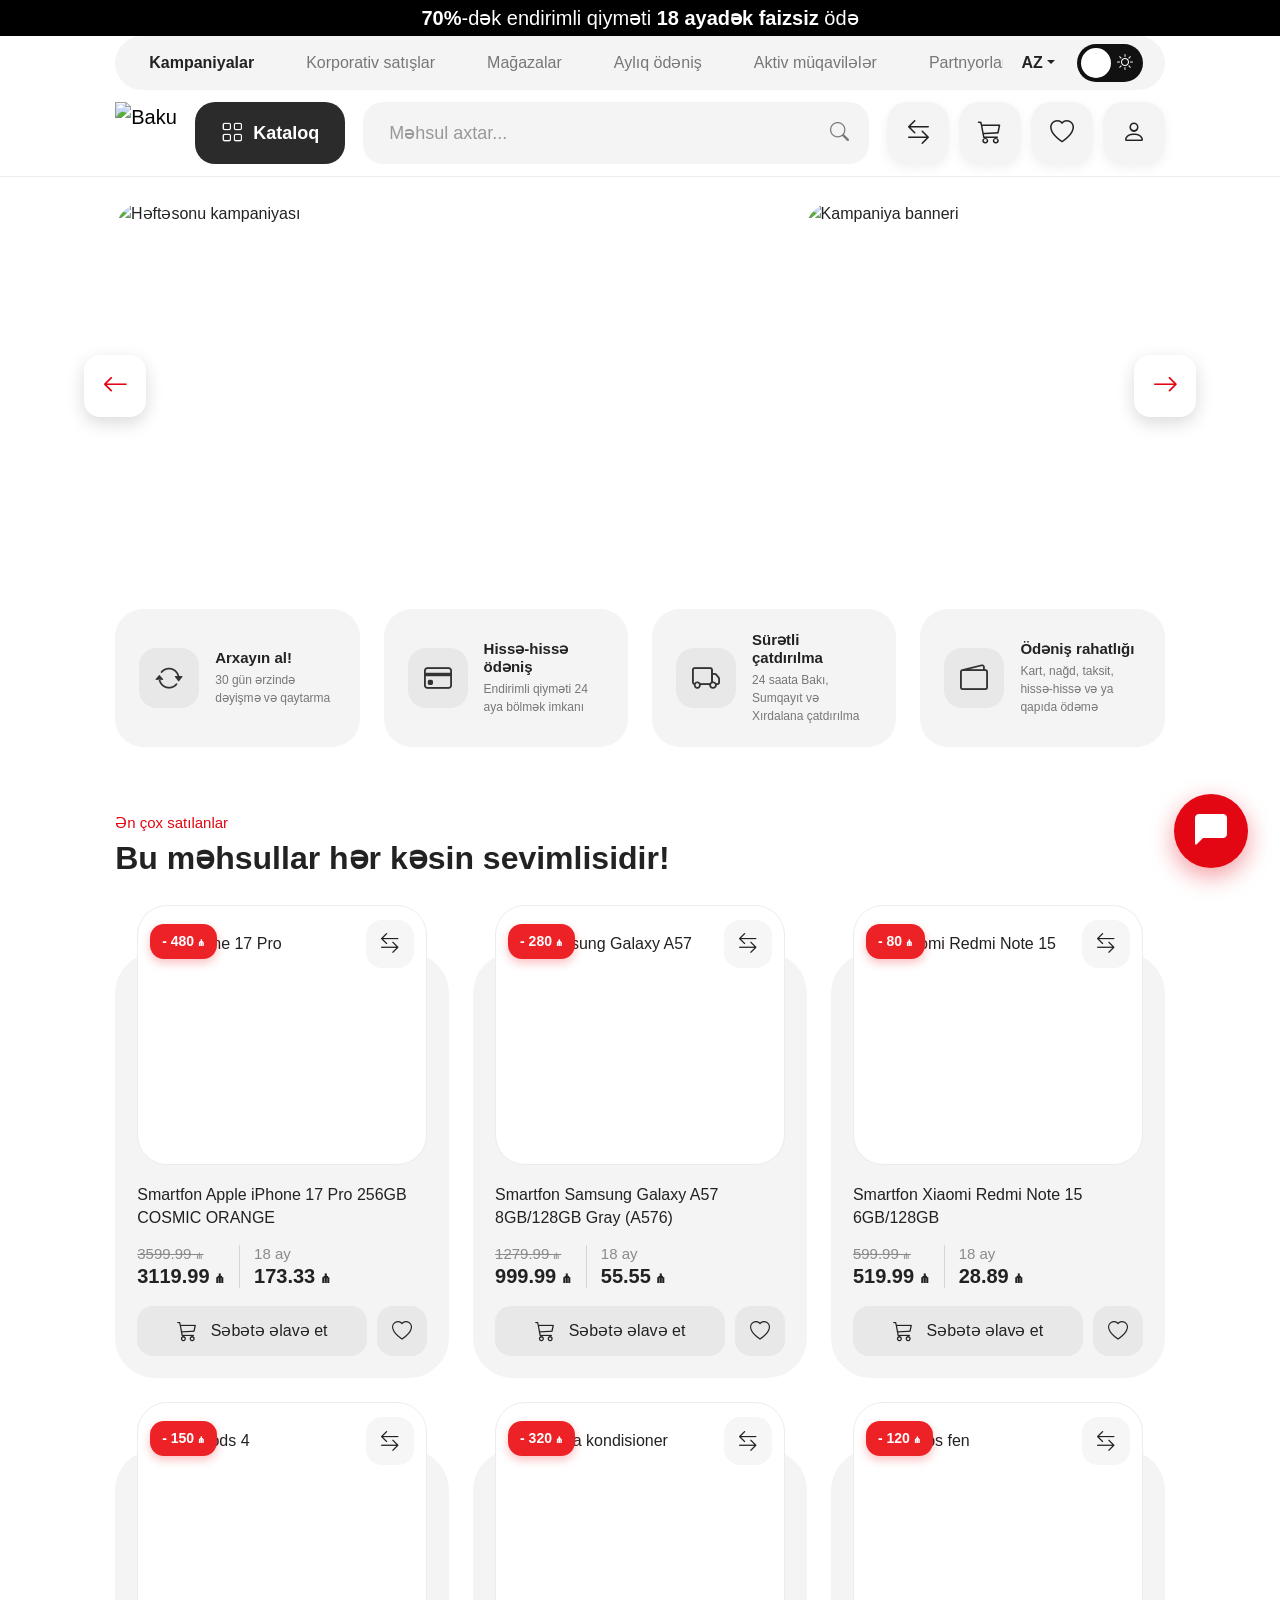
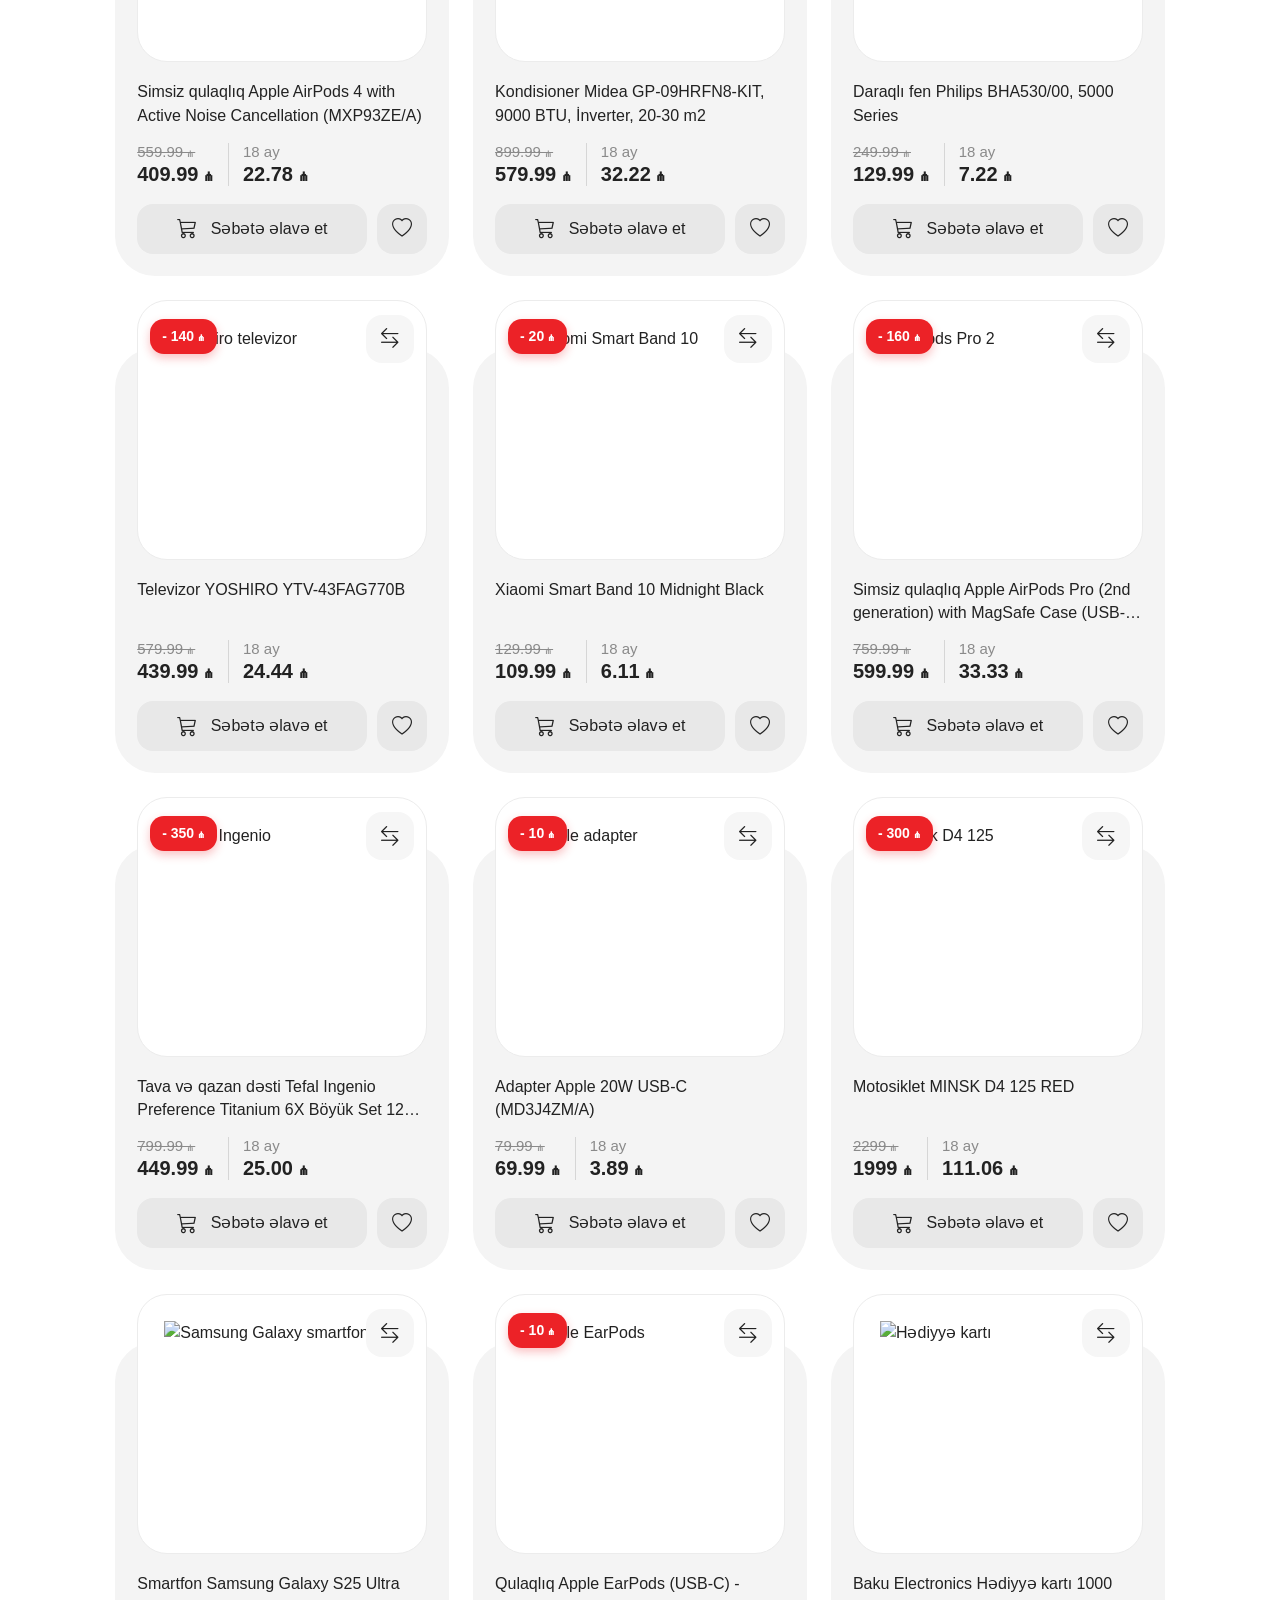
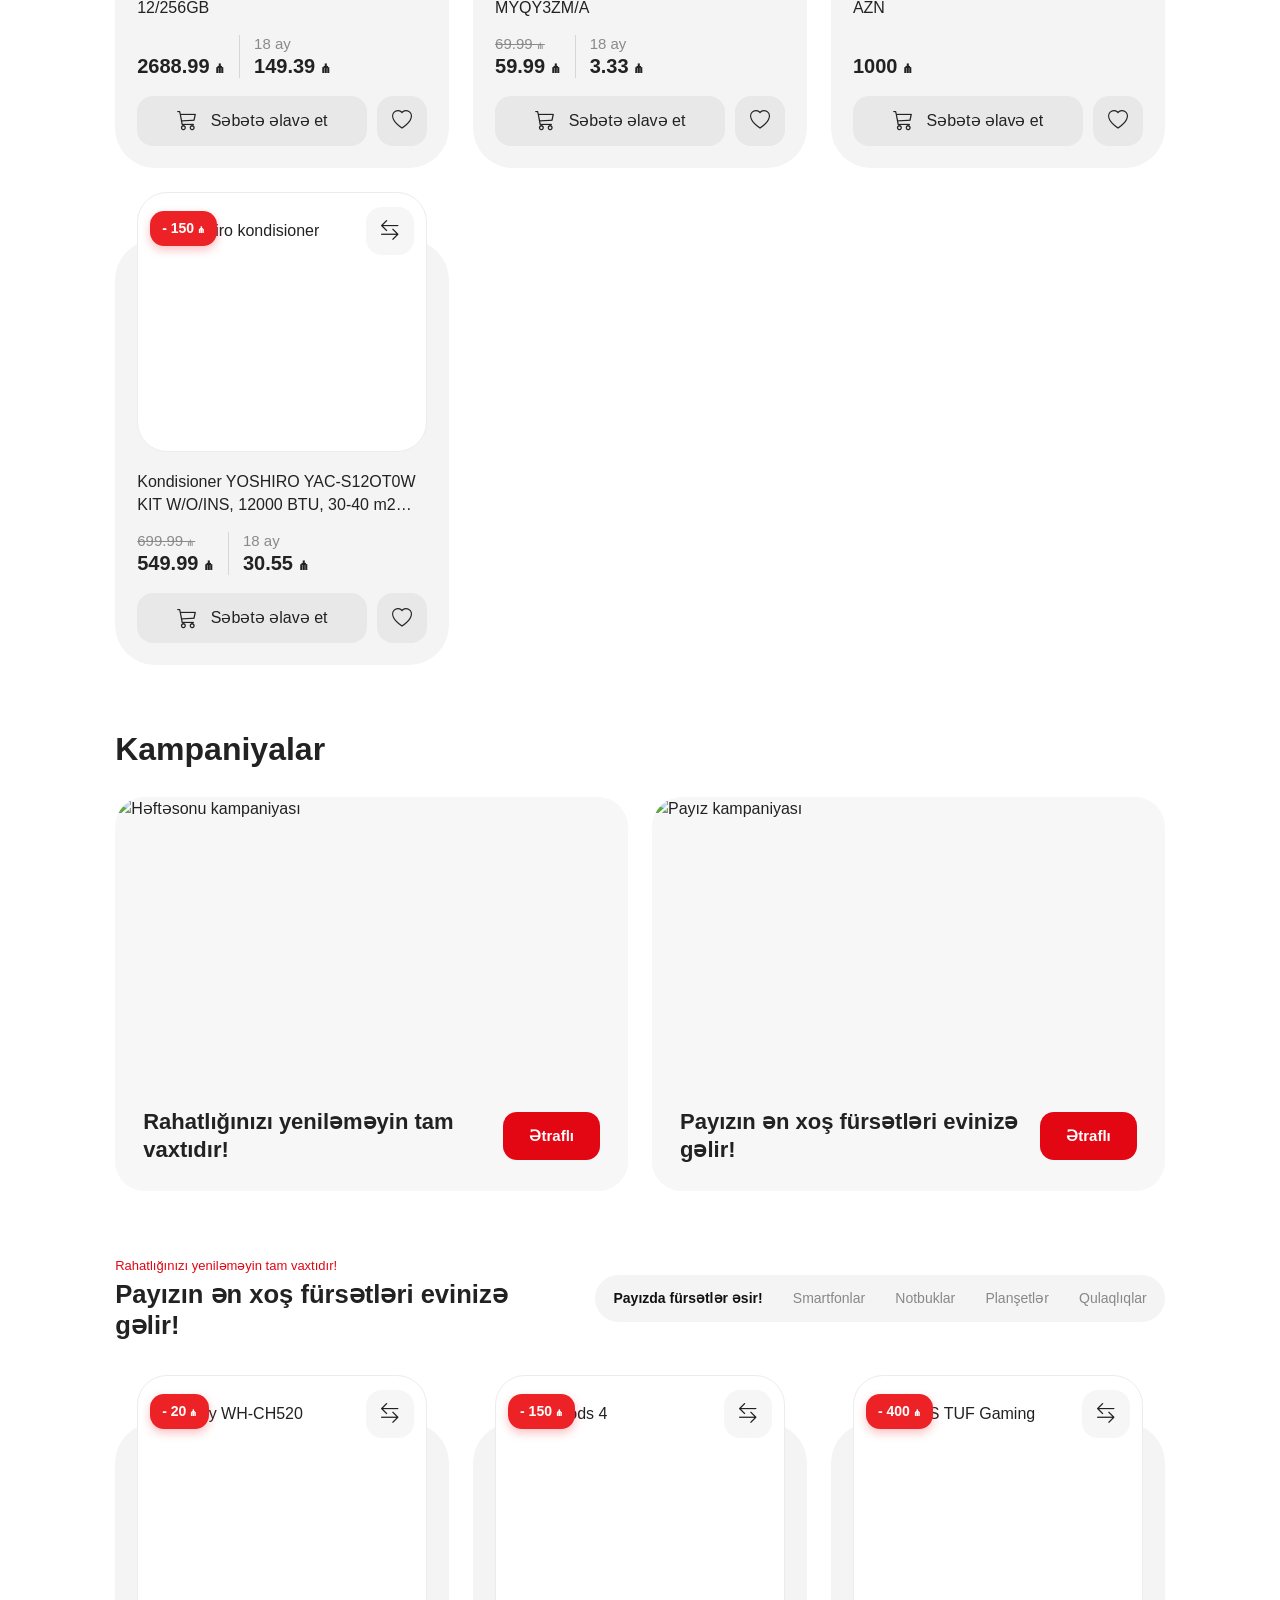
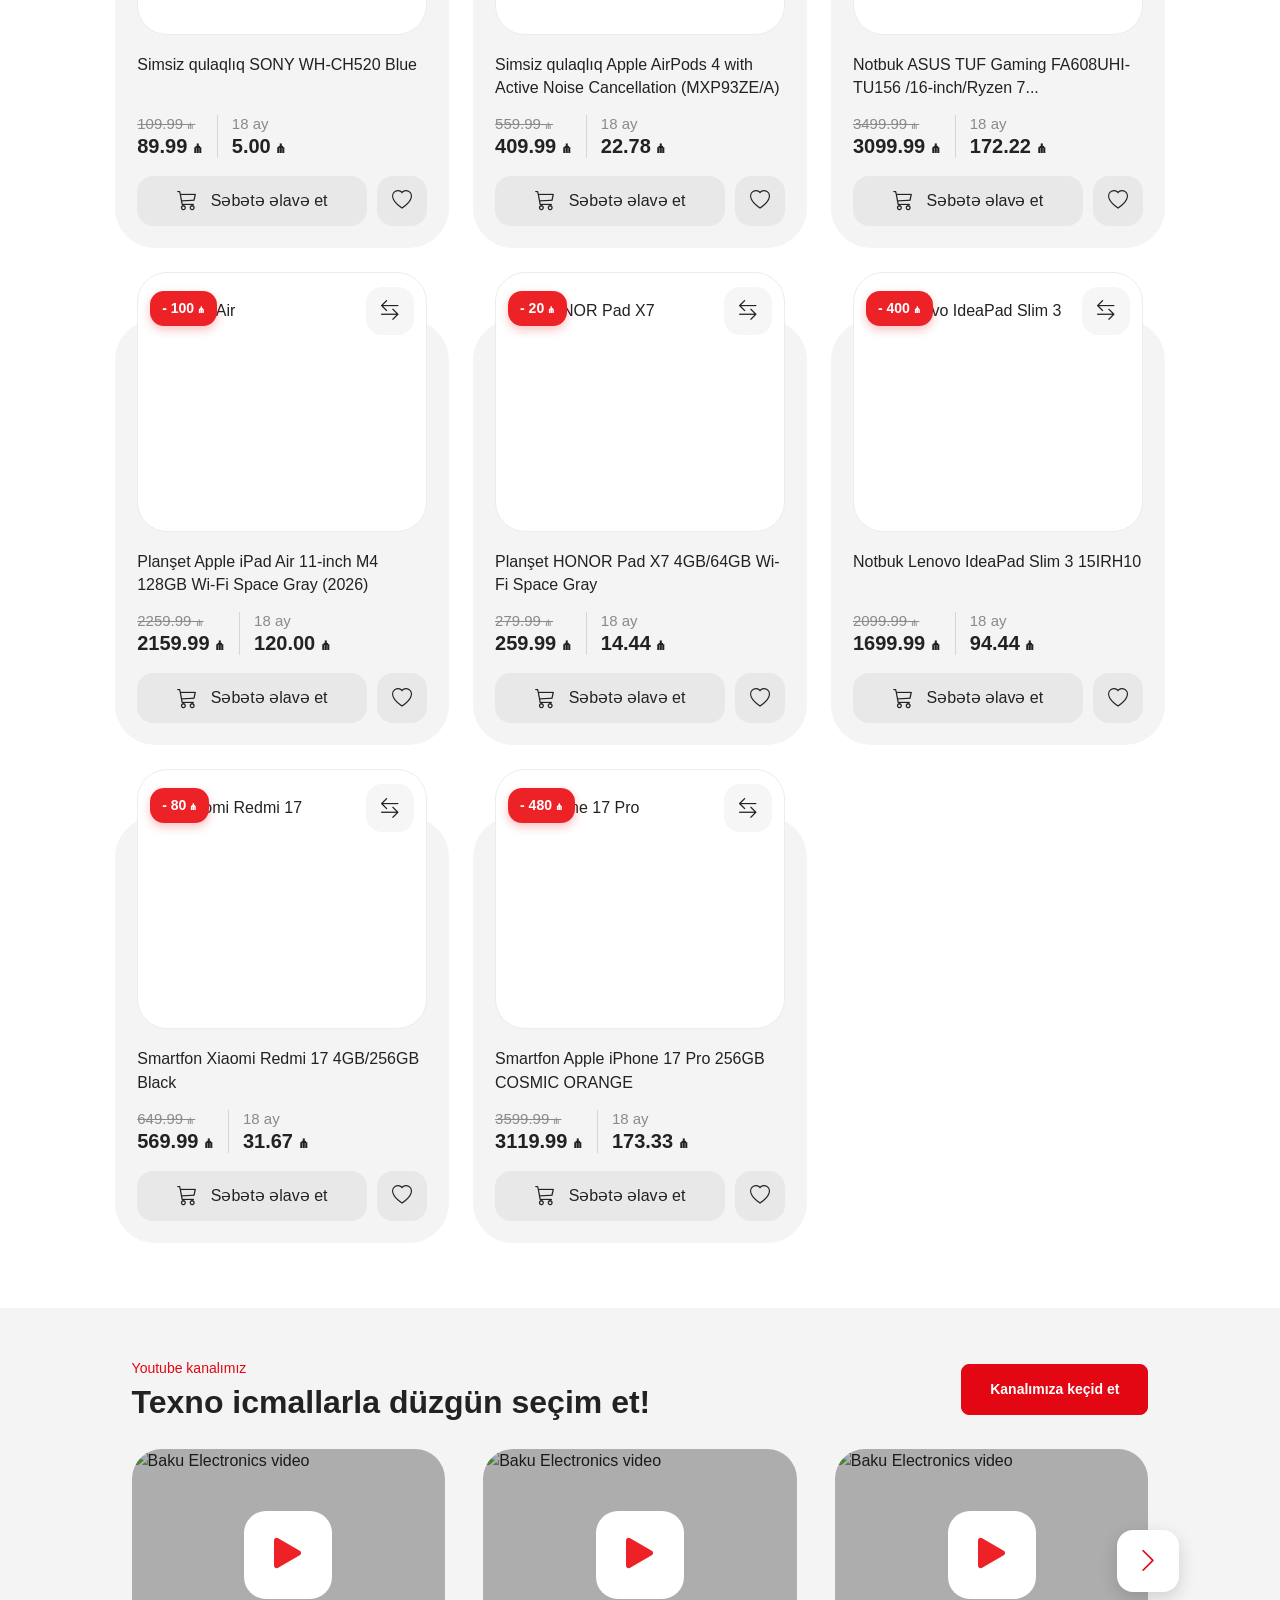
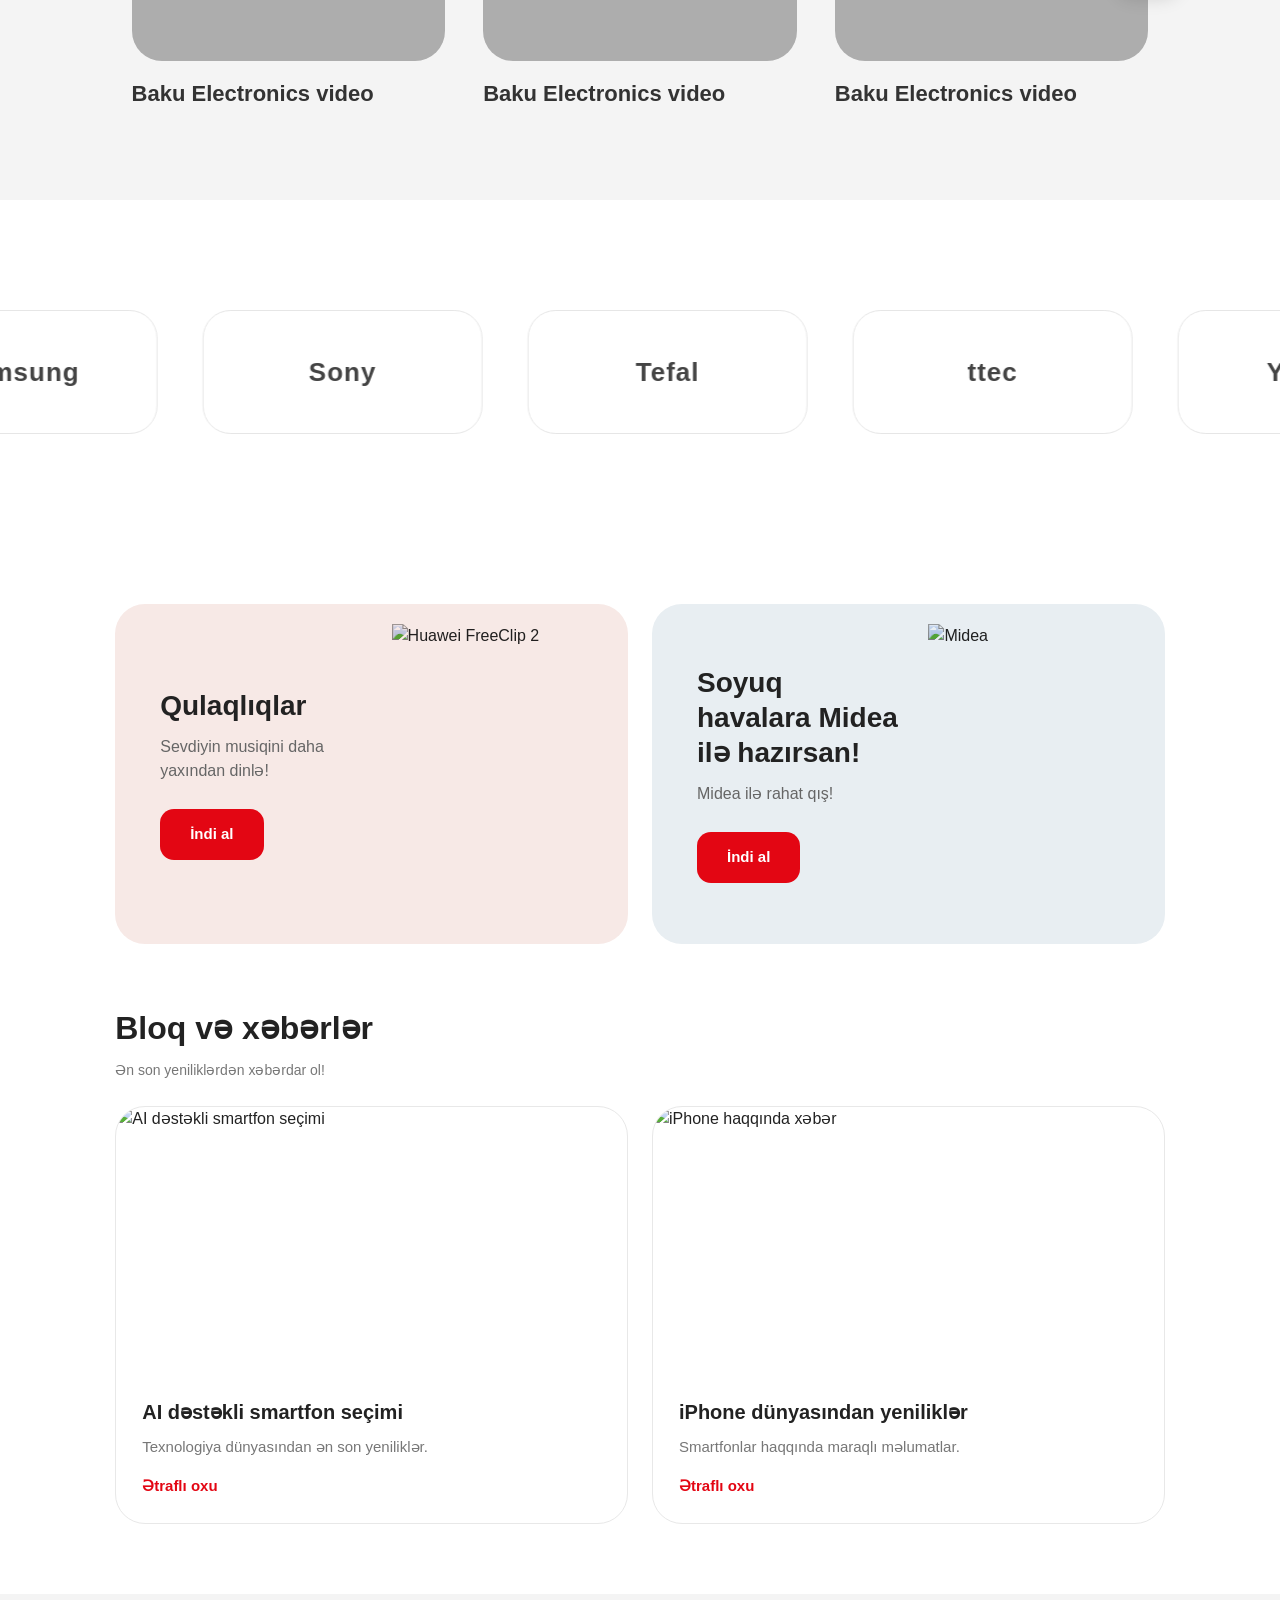
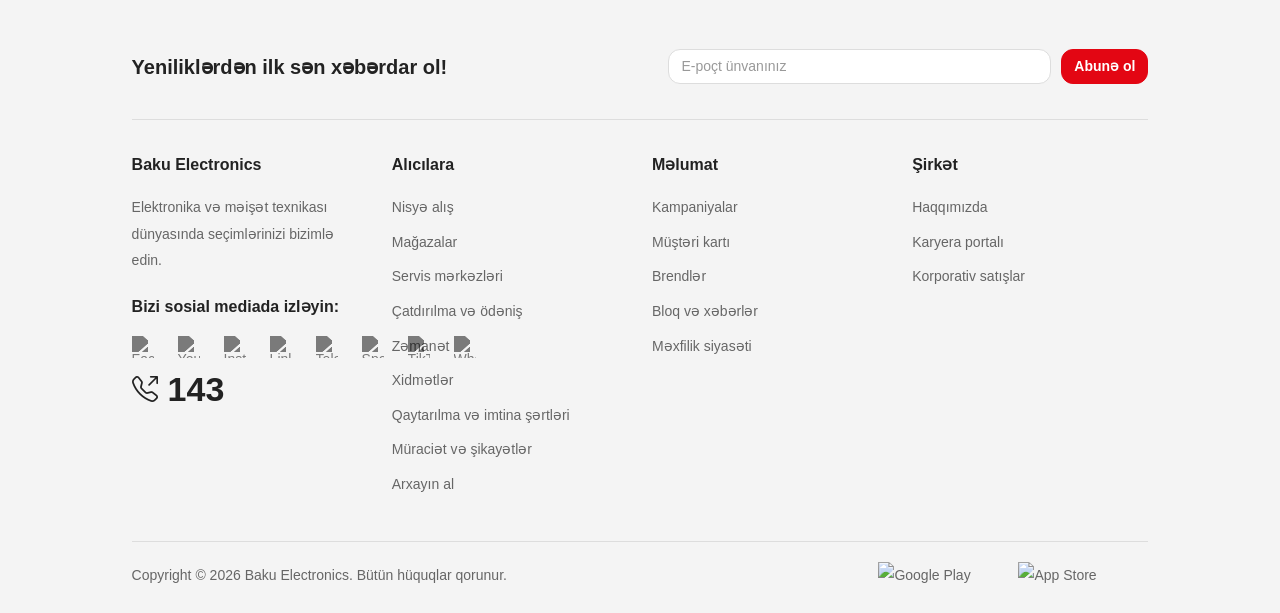
==== commit 22086996: "Add detail page HTML skeleton and top promo banner" ====
--- a/HOME-PAGE/index.html
+++ b/HOME-PAGE/index.html
@@ -103,11 +103,32 @@
                             <span>Kataloq</span>
                         </button>
 
-                        <form class="header-search">
-                            <input class="form-control" type="search" placeholder="Məhsul axtar...">
+                        <form class="header-search" role="search">
+                            <input class="form-control" type="search" placeholder="Məhsul axtar..." autocomplete="off"
+                                aria-controls="searchPanel" aria-expanded="false">
                             <button type="submit" aria-label="Axtar">
                                 <i class="bi bi-search"></i>
                             </button>
+
+                            <!-- Axtarış paneli (JS doldurur) -->
+                            <div class="search-panel" id="searchPanel">
+                                <div class="search-col">
+                                    <h6 class="search-title" data-role="popular-title">Ən çox axtarılan</h6>
+                                    <ul class="search-list" data-role="popular"></ul>
+
+                                    <h6 class="search-title" data-role="cats-title">Kateqoriyalar</h6>
+                                    <ul class="search-list" data-role="cats"></ul>
+                                </div>
+
+                                <div class="search-col">
+                                    <h6 class="search-title">Məhsullar</h6>
+                                    <div class="search-products" data-role="products"></div>
+
+                                    <a class="search-promo" href="#">
+                                        <img src="Assets/İmage/Banner-slide/923x520-heftesonunu-dolu-dolu-yasha.webp" alt="Kampaniya">
+                                    </a>
+                                </div>
+                            </div>
                         </form>
 
                         <div class="header-icons">
--- a/HOME-PAGE/CSS/style.css
+++ b/HOME-PAGE/CSS/style.css
@@ -3271,4 +3271,246 @@
     body.dark .main-navigation .theme-toggle .bi {
         left: 8px;
     }
+}
+
+
+/* ==============================
+   32. AXTARIŞ PANELİ
+============================== */
+
+.search-panel {
+    display: none;
+    position: absolute;
+    top: calc(100% + 12px);
+    left: 0;
+    z-index: 1600;
+    width: min(100%, 680px);
+    max-height: calc(100vh - 130px);
+    overflow-y: auto;
+    grid-template-columns: minmax(0, 1fr) minmax(0, 1.1fr);
+    column-gap: 22px;
+    padding: 22px;
+    background: #fff;
+    border-radius: 24px;
+    box-shadow: 0 18px 50px rgba(0, 0, 0, 0.16);
+    scrollbar-width: thin;
+}
+
+.search-panel.open {
+    display: grid;
+}
+
+.search-col {
+    min-width: 0;
+}
+
+.search-title {
+    margin: 0 0 10px;
+    color: #222;
+    font-size: 15px;
+    font-weight: 700;
+}
+
+.search-list {
+    margin: 0 0 22px;
+    padding: 0;
+    list-style: none;
+}
+
+.search-list li + li {
+    border-top: 1px solid #ececec;
+}
+
+.search-list a {
+    display: flex;
+    align-items: center;
+    gap: 10px;
+    padding: 11px 2px;
+    color: #333;
+    font-size: 14px;
+    transition: color 0.2s;
+}
+
+.search-list a:hover {
+    color: var(--main-color);
+}
+
+.search-list .bi {
+    flex: 0 0 auto;
+    color: #aaa;
+    font-size: 13px;
+}
+
+.search-list span {
+    overflow: hidden;
+    text-overflow: ellipsis;
+    white-space: nowrap;
+}
+
+.search-products {
+    display: flex;
+    flex-direction: column;
+    gap: 8px;
+    margin-bottom: 14px;
+}
+
+.search-product {
+    display: flex;
+    align-items: center;
+    gap: 12px;
+    padding: 8px 12px 8px 8px;
+    background: #f5f5f5;
+    border-radius: 14px;
+    transition: background 0.2s;
+}
+
+.search-product:hover {
+    background: #ededed;
+}
+
+.search-product .sp-img {
+    flex: 0 0 46px;
+    width: 46px;
+    height: 46px;
+    display: flex;
+    align-items: center;
+    justify-content: center;
+    background: #fff;
+    border-radius: 10px;
+    overflow: hidden;
+}
+
+.search-product .sp-img img {
+    width: 100%;
+    height: 100%;
+    padding: 4px;
+    object-fit: contain;
+}
+
+.search-product .sp-info {
+    flex: 1;
+    min-width: 0;
+    display: flex;
+    flex-direction: column;
+}
+
+.search-product .sp-info small {
+    color: #999;
+    font-size: 11px;
+    line-height: 1.3;
+}
+
+.search-product .sp-info b {
+    overflow: hidden;
+    color: #222;
+    font-size: 13px;
+    font-weight: 600;
+    line-height: 1.35;
+    text-overflow: ellipsis;
+    white-space: nowrap;
+}
+
+.search-product .sp-price {
+    flex: 0 0 auto;
+    display: flex;
+    flex-direction: column;
+    align-items: flex-end;
+}
+
+.search-product .sp-price s {
+    color: #aaa;
+    font-size: 11px;
+    line-height: 1.2;
+}
+
+.search-product .sp-price strong {
+    color: #222;
+    font-size: 14px;
+    line-height: 1.3;
+    white-space: nowrap;
+}
+
+.search-empty {
+    margin: 0;
+    padding: 18px 8px;
+    color: #888;
+    font-size: 14px;
+    text-align: center;
+}
+
+.search-promo {
+    display: block;
+    height: 112px;
+    overflow: hidden;
+    border-radius: 16px;
+}
+
+.search-promo img {
+    width: 100%;
+    height: 100%;
+    object-fit: cover;
+    transition: transform 0.4s;
+}
+
+.search-promo:hover img {
+    transform: scale(1.04);
+}
+
+/* Planşet və telefon: panel xananın altında, axının içində açılır */
+@media (max-width: 991px) {
+    .search-panel {
+        position: static;
+        width: 100%;
+        max-height: none;
+        margin-top: 10px;
+        grid-template-columns: minmax(0, 1fr);
+        padding: 16px;
+        border: 1px solid var(--border-color);
+        border-radius: 18px;
+        box-shadow: none;
+    }
+
+    .search-list {
+        margin-bottom: 16px;
+    }
+
+    .search-promo {
+        display: none;
+    }
+}
+
+/* Tünd tema */
+
+body.dark .search-panel {
+    background: #1e1e1e;
+}
+
+body.dark .search-title,
+body.dark .search-product .sp-info b,
+body.dark .search-product .sp-price strong {
+    color: #f1f1f1;
+}
+
+body.dark .search-list a {
+    color: #ddd;
+}
+
+body.dark .search-list a:hover {
+    color: #fff;
+}
+
+body.dark .search-list li + li {
+    border-top-color: #333;
+}
+
+body.dark .search-product {
+    background: #2a2a2a;
+}
+
+body.dark .search-product:hover {
+    background: #333;
+}
+
+body.dark .search-product .sp-img {
+    background: #3a3a3a;
 }
